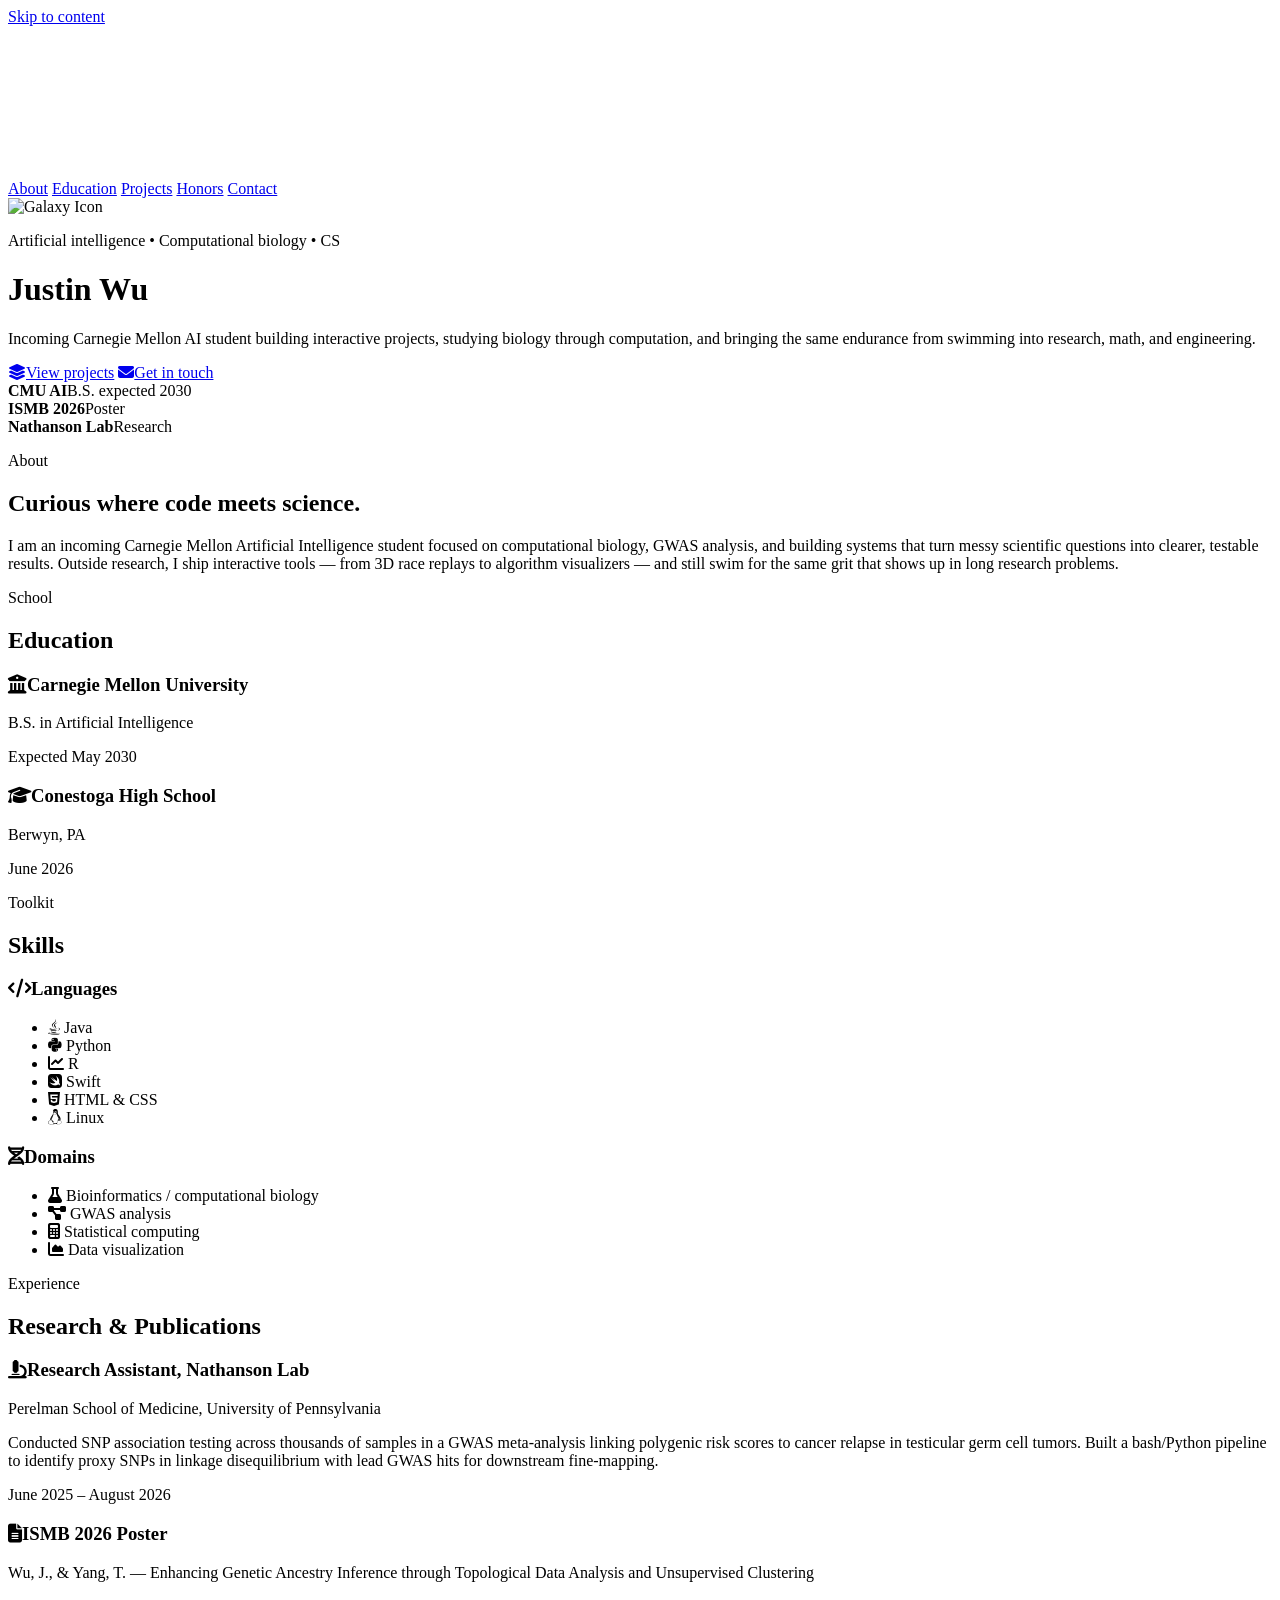
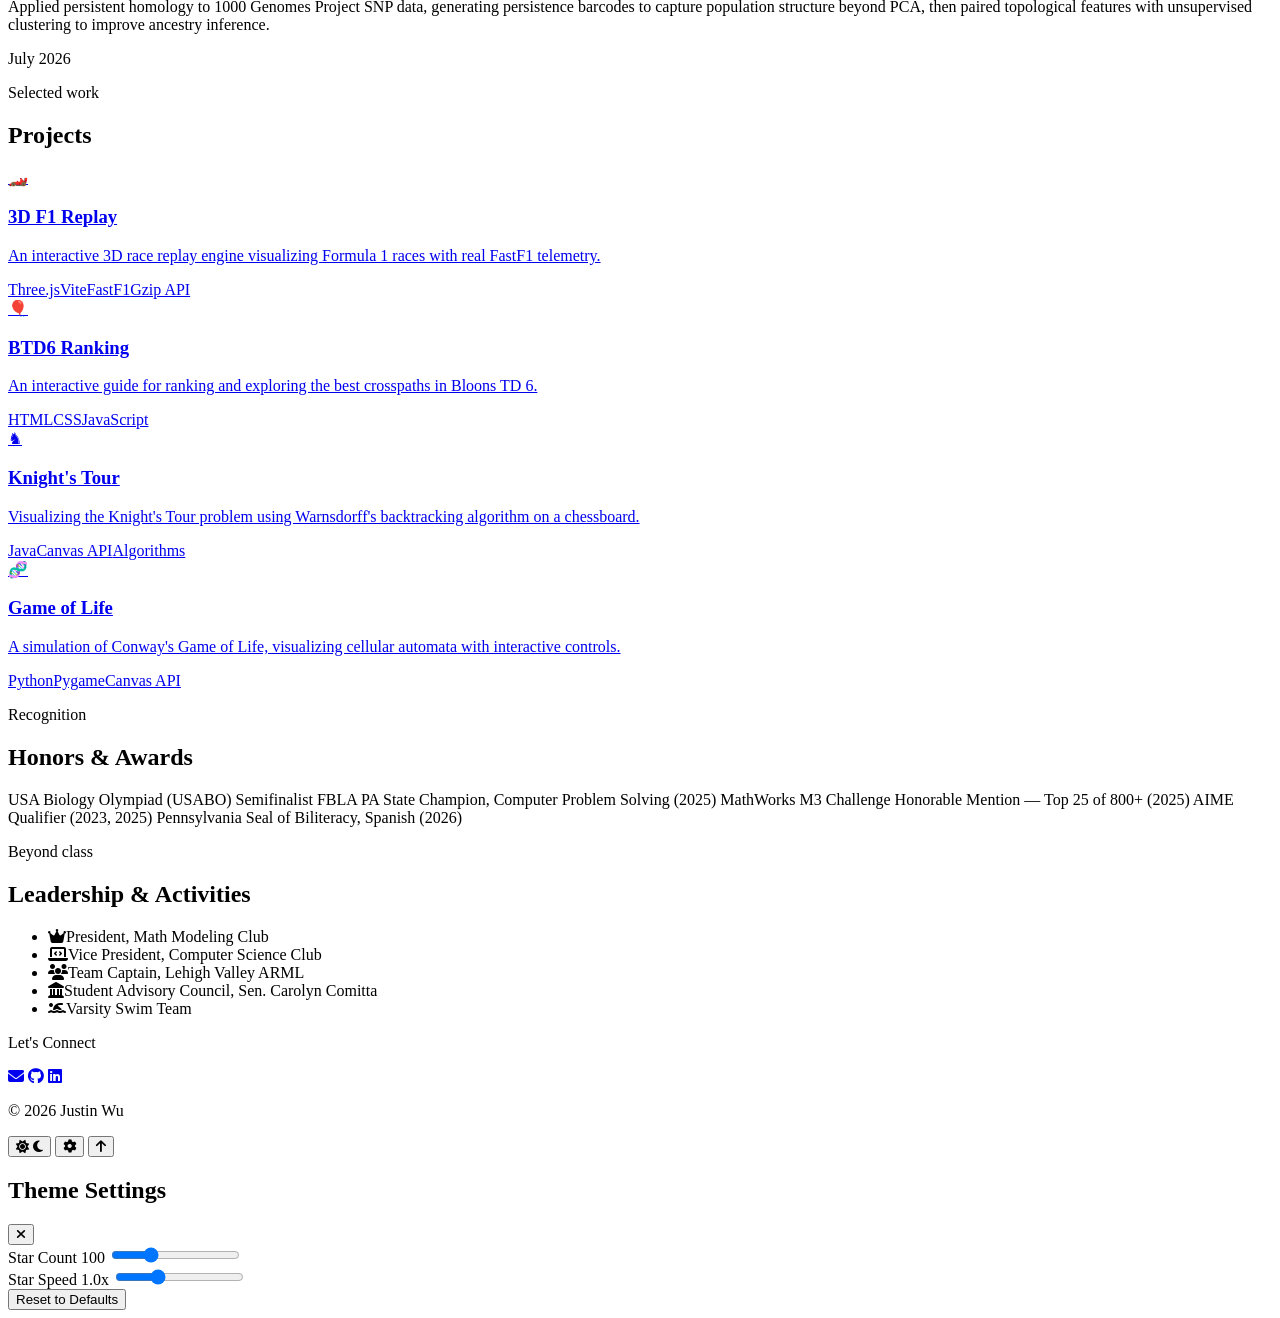
==== index.html @ c5d79112 "rename" ====
<!DOCTYPE html>
<html lang="en" class="dark">

<head>
    <meta charset="utf-8">
    <meta name="viewport" content="width=device-width, initial-scale=1.0">
    <title>Justin Wu | Portfolio</title>
    <meta name="description"
        content="Justin Wu's portfolio: Carnegie Mellon AI, computational biology research, GWAS, interactive projects, awards, and leadership.">
    <meta name="theme-color" content="#0b1120">
    <script>document.documentElement.classList.add('js');</script>
    <link rel="icon" type="image/jpeg"
        href="https://raw.githubusercontent.com/justinwu80/justinwu80.github.io/main/galaxy.jpeg">
    <script>
        tailwind.config = {
            darkMode: 'class',
            theme: {
                extend: {
                    colors: {
                        'accent-color': 'var(--accent-color)',
                        'accent-hover': 'var(--accent-hover)',
                        'light-primary': 'var(--text-light-primary)',
                        'dark-primary': 'var(--text-dark-primary)',
                        'light-secondary': 'var(--text-light-secondary)',
                        'dark-secondary': 'var(--text-dark-secondary)'
                    }
                }
            }
        }
    </script>
    <script src="https://cdn.tailwindcss.com"></script>
    <link rel="stylesheet" href="https://cdnjs.cloudflare.com/ajax/libs/font-awesome/6.4.0/css/all.min.css">
    <link rel="stylesheet" href="https://fonts.googleapis.com/css2?family=Roboto:wght@300;400;500;700;900&display=swap">
    <link rel="stylesheet" href="styles.css">
</head>

<body class="transition-colors duration-300">
    <a href="#main-content" class="skip-link">Skip to content</a>

    <!-- Loading Screen -->
    <div id="loader">
        <div class="loader-content"></div>
    </div>

    <!-- Background Canvas -->
    <canvas id="starfield"></canvas>

    <div class="main-container max-w-5xl mx-auto my-5 sm:my-8 p-5 sm:p-8 lg:p-10 rounded-3xl shadow-2xl relative z-10">
        <nav class="site-nav reveal" aria-label="Primary navigation">
            <a href="#about">About</a>
            <a href="#education">Education</a>
            <a href="#projects">Projects</a>
            <a href="#honors">Honors</a>
            <a href="#contact">Contact</a>
        </nav>

        <header class="hero text-center mb-16 reveal">
            <img src="https://raw.githubusercontent.com/justinwu80/justinwu80.github.io/main/galaxy.jpeg" alt="Galaxy Icon"
                class="hero-avatar w-32 h-32 sm:w-36 sm:h-36 rounded-full mx-auto mb-6 border-4 border-white dark:border-slate-600 shadow-xl transition-transform duration-300 hover:scale-105">
            <p class="eyebrow">Artificial intelligence • Computational biology • CS</p>
            <h1 class="text-5xl sm:text-6xl lg:text-7xl font-black tracking-tighter"><span
                    class="gradient-name">Justin Wu</span></h1>
            <p class="text-xl sm:text-2xl text-light-secondary dark:text-dark-secondary mt-4 max-w-3xl mx-auto">
                <span id="typing-text" data-text="CMU AI | Computational Biology | Programmer"></span><span
                    class="typing-cursor"></span>
            </p>
            <p class="hero-summary text-lg sm:text-xl text-light-secondary dark:text-dark-secondary mt-6 max-w-3xl mx-auto">
                Incoming Carnegie Mellon AI student building interactive projects, studying biology through computation,
                and bringing the same endurance from swimming into research, math, and engineering.
            </p>
            <div class="hero-actions mt-8">
                <a class="button-primary" href="#projects"><i class="fas fa-layer-group"></i>View projects</a>
                <a class="button-secondary" href="mailto:wujustin20@gmail.com"><i class="fas fa-envelope"></i>Get in touch</a>
            </div>
            <div class="highlight-strip" aria-label="Portfolio highlights">
                <div><strong>CMU AI</strong><span>B.S. expected 2030</span></div>
                <div><strong>ISMB 2026</strong><span>Poster</span></div>
                <div><strong>Nathanson Lab</strong><span>Research</span></div>
            </div>
        </header>

        <main id="main-content" class="space-y-16">
            <section id="about" class="reveal">
                <p class="section-kicker">About</p>
                <h2 class="text-3xl sm:text-4xl font-bold pb-3 mb-6">Curious where code meets science.</h2>
                <p class="text-lg sm:text-xl leading-relaxed text-light-secondary dark:text-dark-secondary">I am an
                    incoming Carnegie Mellon Artificial Intelligence student focused on computational biology, GWAS
                    analysis, and building systems that turn messy scientific questions into clearer, testable results.
                    Outside research, I ship interactive tools — from 3D race replays to algorithm visualizers — and
                    still swim for the same grit that shows up in long research problems.</p>
            </section>

            <section id="education" class="reveal">
                <p class="section-kicker">School</p>
                <h2 class="text-3xl sm:text-4xl font-bold pb-3 mb-6">Education</h2>
                <div class="grid grid-cols-1 md:grid-cols-2 gap-8">
                    <div class="card tilt-card p-8">
                        <h3 class="text-xl font-bold flex items-center"><i class="fas fa-university icon mr-3"></i>Carnegie Mellon University</h3>
                        <p class="text-md text-light-secondary dark:text-dark-secondary mt-2">B.S. in Artificial
                            Intelligence</p>
                        <span class="date-badge">Expected May 2030</span>
                    </div>
                    <div class="card tilt-card p-8">
                        <h3 class="text-xl font-bold flex items-center"><i class="fas fa-graduation-cap icon mr-3"></i>Conestoga High School</h3>
                        <p class="text-md text-light-secondary dark:text-dark-secondary mt-2">Berwyn, PA</p>
                        <span class="date-badge">June 2026</span>
                    </div>
                </div>
            </section>

            <section id="skills" class="reveal">
                <p class="section-kicker">Toolkit</p>
                <h2 class="text-3xl sm:text-4xl font-bold pb-3 mb-6">Skills</h2>
                <div class="grid grid-cols-1 md:grid-cols-2 gap-8">
                    <div class="card tilt-card p-8">
                        <h3 class="text-2xl font-bold mb-5 flex items-center"><i
                                class="fas fa-code icon mr-4 text-3xl"></i>Languages</h3>
                        <ul class="space-y-4 text-lg text-light-secondary dark:text-dark-secondary">
                            <li class="flex items-center"><i class="fab fa-java icon w-6 mr-4"></i> Java</li>
                            <li class="flex items-center"><i class="fab fa-python icon w-6 mr-4"></i> Python</li>
                            <li class="flex items-center"><i class="fas fa-chart-line icon w-6 mr-4"></i> R</li>
                            <li class="flex items-center"><i class="fab fa-swift icon w-6 mr-4"></i> Swift</li>
                            <li class="flex items-center"><i class="fab fa-html5 icon w-6 mr-4"></i> HTML & CSS</li>
                            <li class="flex items-center"><i class="fab fa-linux icon w-6 mr-4"></i> Linux</li>
                        </ul>
                    </div>
                    <div class="card tilt-card p-8">
                        <h3 class="text-2xl font-bold mb-5 flex items-center"><i
                                class="fas fa-dna icon mr-4 text-3xl"></i>Domains</h3>
                        <ul class="space-y-4 text-lg text-light-secondary dark:text-dark-secondary">
                            <li class="flex items-center"><i class="fas fa-flask icon w-6 mr-4"></i> Bioinformatics /
                                computational biology</li>
                            <li class="flex items-center"><i class="fas fa-project-diagram icon w-6 mr-4"></i> GWAS
                                analysis</li>
                            <li class="flex items-center"><i class="fas fa-calculator icon w-6 mr-4"></i> Statistical
                                computing</li>
                            <li class="flex items-center"><i class="fas fa-chart-area icon w-6 mr-4"></i> Data
                                visualization</li>
                        </ul>
                    </div>
                </div>
            </section>

            <section id="experience" class="reveal">
                <p class="section-kicker">Experience</p>
                <h2 class="text-3xl sm:text-4xl font-bold pb-3 mb-6">Research & Publications</h2>
                <div class="grid grid-cols-1 md:grid-cols-2 gap-8">
                    <div class="card tilt-card p-8">
                        <h3 class="text-xl font-bold flex items-center"><i class="fas fa-microscope icon mr-3"></i>Research Assistant, Nathanson Lab</h3>
                        <p class="text-sm text-light-secondary dark:text-dark-secondary mt-1">Perelman School of Medicine,
                            University of Pennsylvania</p>
                        <p class="text-md text-light-secondary dark:text-dark-secondary mt-2">Conducted SNP association
                            testing across thousands of samples in a GWAS meta-analysis linking polygenic risk scores to
                            cancer relapse in testicular germ cell tumors. Built a bash/Python pipeline to identify
                            proxy SNPs in linkage disequilibrium with lead GWAS hits for downstream fine-mapping.</p>
                        <span class="date-badge">June 2025 – August 2026</span>
                    </div>
                    <div class="card tilt-card p-8">
                        <h3 class="text-xl font-bold flex items-center"><i class="fas fa-file-alt icon mr-3"></i>ISMB 2026 Poster</h3>
                        <p class="text-sm text-light-secondary dark:text-dark-secondary mt-1">Wu, J., &amp; Yang, T. —
                            Enhancing Genetic Ancestry Inference through Topological Data Analysis and Unsupervised
                            Clustering</p>
                        <p class="text-md text-light-secondary dark:text-dark-secondary mt-2">Applied persistent homology
                            to 1000 Genomes Project SNP data, generating persistence barcodes to capture population
                            structure beyond PCA, then paired topological features with unsupervised clustering to
                            improve ancestry inference.</p>
                        <span class="date-badge">July 2026</span>
                    </div>
                </div>
            </section>

            <section id="projects" class="reveal">
                <p class="section-kicker">Selected work</p>
                <h2 class="text-3xl sm:text-4xl font-bold pb-3 mb-6">Projects</h2>
                <div class="grid grid-cols-1 md:grid-cols-2 lg:grid-cols-3 gap-8">
                    <a href="f1/" class="card tilt-card project-card block p-6 group">
                        <span class="project-icon">🏎️</span>
                        <h3
                            class="text-xl font-bold group-hover:text-accent-color dark:group-hover:text-accent-hover transition-colors">
                            3D F1 Replay</h3>
                        <p class="text-md text-light-secondary dark:text-dark-secondary mt-2">An interactive 3D race
                            replay engine visualizing Formula 1 races with real FastF1 telemetry.</p>
                        <div class="project-tech">
                            <span>Three.js</span><span>Vite</span><span>FastF1</span><span>Gzip API</span>
                        </div>
                    </a>
                    <a href="btd6/" class="card tilt-card project-card block p-6 group" id="btd6-link">
                        <span class="project-icon">🎈</span>
                        <h3
                            class="text-xl font-bold group-hover:text-accent-color dark:group-hover:text-accent-hover transition-colors">
                            BTD6 Ranking</h3>
                        <p class="text-md text-light-secondary dark:text-dark-secondary mt-2">An interactive guide for
                            ranking and exploring the best crosspaths in Bloons TD 6.</p>
                        <div class="project-tech">
                            <span>HTML</span><span>CSS</span><span>JavaScript</span>
                        </div>
                    </a>
                    <a href="knights-tour/" class="card tilt-card project-card block p-6 group">
                        <span class="project-icon">♞</span>
                        <h3
                            class="text-xl font-bold group-hover:text-accent-color dark:group-hover:text-accent-hover transition-colors">
                            Knight's Tour</h3>
                        <p class="text-md text-light-secondary dark:text-dark-secondary mt-2">Visualizing the Knight's
                            Tour problem using Warnsdorff's backtracking algorithm on a chessboard.</p>
                        <div class="project-tech">
                            <span>Java</span><span>Canvas API</span><span>Algorithms</span>
                        </div>
                    </a>
                    <a href="game-of-life/" class="card tilt-card project-card block p-6 group">
                        <span class="project-icon">🧬</span>
                        <h3
                            class="text-xl font-bold group-hover:text-accent-color dark:group-hover:text-accent-hover transition-colors">
                            Game of Life</h3>
                        <p class="text-md text-light-secondary dark:text-dark-secondary mt-2">A simulation of Conway's
                            Game of Life, visualizing cellular automata with interactive controls.</p>
                        <div class="project-tech">
                            <span>Python</span><span>Pygame</span><span>Canvas API</span>
                        </div>
                    </a>
                </div>
            </section>

            <section id="honors" class="reveal">
                <p class="section-kicker">Recognition</p>
                <h2 class="text-3xl sm:text-4xl font-bold pb-3 mb-6">Honors & Awards</h2>
                <div class="flex flex-wrap justify-center gap-4">
                    <span class="tag font-semibold px-5 py-2 rounded-full text-md">USA Biology Olympiad (USABO)
                        Semifinalist</span>
                    <span class="tag font-semibold px-5 py-2 rounded-full text-md">FBLA PA State Champion, Computer
                        Problem Solving (2025)</span>
                    <span class="tag font-semibold px-5 py-2 rounded-full text-md">MathWorks M3 Challenge Honorable
                        Mention — Top 25 of 800+ (2025)</span>
                    <span class="tag font-semibold px-5 py-2 rounded-full text-md">AIME Qualifier (2023, 2025)</span>
                    <span class="tag font-semibold px-5 py-2 rounded-full text-md">Pennsylvania Seal of Biliteracy,
                        Spanish (2026)</span>
                </div>
            </section>

            <section id="leadership" class="reveal">
                <p class="section-kicker">Beyond class</p>
                <h2 class="text-3xl sm:text-4xl font-bold pb-3 mb-6">Leadership & Activities</h2>
                <div class="card tilt-card p-8">
                    <ul
                        class="grid grid-cols-1 sm:grid-cols-2 gap-x-8 gap-y-4 text-lg text-light-secondary dark:text-dark-secondary">
                        <li class="leadership-item flex items-center"><i class="fas fa-crown icon w-6 mr-4"></i>President, Math Modeling Club</li>
                        <li class="leadership-item flex items-center"><i class="fas fa-laptop-code icon w-6 mr-4"></i>Vice President, Computer Science Club</li>
                        <li class="leadership-item flex items-center"><i class="fas fa-users icon w-6 mr-4"></i>Team Captain, Lehigh Valley ARML</li>
                        <li class="leadership-item flex items-center"><i class="fas fa-landmark icon w-6 mr-4"></i>Student Advisory Council, Sen. Carolyn Comitta</li>
                        <li class="leadership-item flex items-center"><i class="fas fa-swimmer icon w-6 mr-4"></i>Varsity Swim Team</li>
                    </ul>
                </div>
            </section>
        </main>

        <footer class="text-center mt-20 pt-10 reveal">
            <div class="section-divider mb-10"></div>
            <p class="text-sm font-medium text-light-secondary dark:text-dark-secondary mb-6 tracking-wide uppercase">Let's Connect</p>
            <div id="contact" class="flex justify-center items-center space-x-6 mb-8">
                <a href="mailto:wujustin20@gmail.com"
                    class="footer-link text-light-secondary dark:text-dark-secondary hover:text-accent-color dark:hover:text-accent-hover text-2xl"
                    aria-label="Email"><i class="fas fa-envelope"></i></a>
                <a href="https://github.com/justinwu80" target="_blank"
                    class="footer-link text-light-secondary dark:text-dark-secondary hover:text-accent-color dark:hover:text-accent-hover text-2xl"
                    aria-label="GitHub"><i class="fab fa-github"></i></a>
                <a href="https://www.linkedin.com/in/justinwu80/" target="_blank"
                    class="footer-link text-light-secondary dark:text-dark-secondary hover:text-accent-color dark:hover:text-accent-hover text-2xl"
                    aria-label="LinkedIn"><i class="fab fa-linkedin"></i></a>
            </div>
            <p class="text-sm text-light-secondary dark:text-dark-secondary opacity-60">&copy; 2026 Justin Wu</p>
        </footer>
    </div>

    <button id="theme-toggle"
        class="fixed bottom-6 right-6 w-12 h-12 rounded-full bg-card shadow-lg flex items-center justify-center text-xl focus:outline-none focus:ring-2 focus:ring-offset-2 focus:ring-accent-color border border-theme transition-transform duration-300 hover:scale-110 z-50"
        aria-label="Toggle theme">
        <i id="theme-icon-light" class="fas fa-sun"></i>
        <i id="theme-icon-dark" class="fas fa-moon hidden"></i>
    </button>

    <button id="settings-toggle"
        class="fixed bottom-20 right-6 w-12 h-12 rounded-full bg-card shadow-lg flex items-center justify-center text-xl focus:outline-none focus:ring-2 focus:ring-offset-2 focus:ring-accent-color border border-theme transition-transform duration-300 hover:scale-110 z-50"
        aria-label="Starfield settings">
        <i class="fas fa-cog text-light-secondary dark:text-dark-secondary"></i>
    </button>

    <button id="scroll-top"
        class="fixed bottom-34 right-6 w-12 h-12 rounded-full bg-card shadow-lg flex items-center justify-center text-xl focus:outline-none focus:ring-2 focus:ring-offset-2 focus:ring-accent-color border border-theme transition-all duration-300 hover:scale-110 z-50 opacity-0 pointer-events-none translate-y-4"
        aria-label="Scroll to top">
        <i class="fas fa-arrow-up text-light-secondary dark:text-dark-secondary"></i>
    </button>

    <!-- Settings Modal -->
    <div id="settings-modal"
        class="fixed inset-0 z-[100] hidden flex items-center justify-center bg-black/50 backdrop-blur-sm opacity-0 transition-opacity duration-300">
        <div
            class="bg-card border border-theme p-8 rounded-3xl shadow-2xl w-full max-w-md transform scale-95 transition-transform duration-300">
            <div class="flex justify-between items-center mb-6">
                <h2 class="text-2xl font-bold border-b-0">Theme Settings</h2>
                <button id="close-settings"
                    class="text-light-secondary dark:text-dark-secondary hover:text-accent-color transition-colors"
                    aria-label="Close settings">
                    <i class="fas fa-times text-xl"></i>
                </button>
            </div>

            <div class="space-y-6">
                <div>
                    <label
                        class="flex justify-between text-sm font-bold text-light-secondary dark:text-dark-secondary mb-2">
                        Star Count <span id="star-count-val" class="text-accent-color">100</span>
                    </label>
                    <input type="range" id="star-count" min="20" max="300" value="100"
                        class="w-full accent-accent-color">
                </div>

                <div>
                    <label
                        class="flex justify-between text-sm font-bold text-light-secondary dark:text-dark-secondary mb-2">
                        Star Speed <span id="star-speed-val" class="text-accent-color">1.0x</span>
                    </label>
                    <input type="range" id="star-speed" min="0.1" max="3.0" step="0.1" value="1.0"
                        class="w-full accent-accent-color">
                </div>

                <div class="pt-4 border-t border-theme flex justify-end">
                    <button id="reset-settings"
                        class="text-sm font-bold text-red-500 hover:text-red-600 transition-colors">
                        Reset to Defaults
                    </button>
                </div>
            </div>
        </div>
    </div>

    <script src="script.js"></script>
</body>

</html>
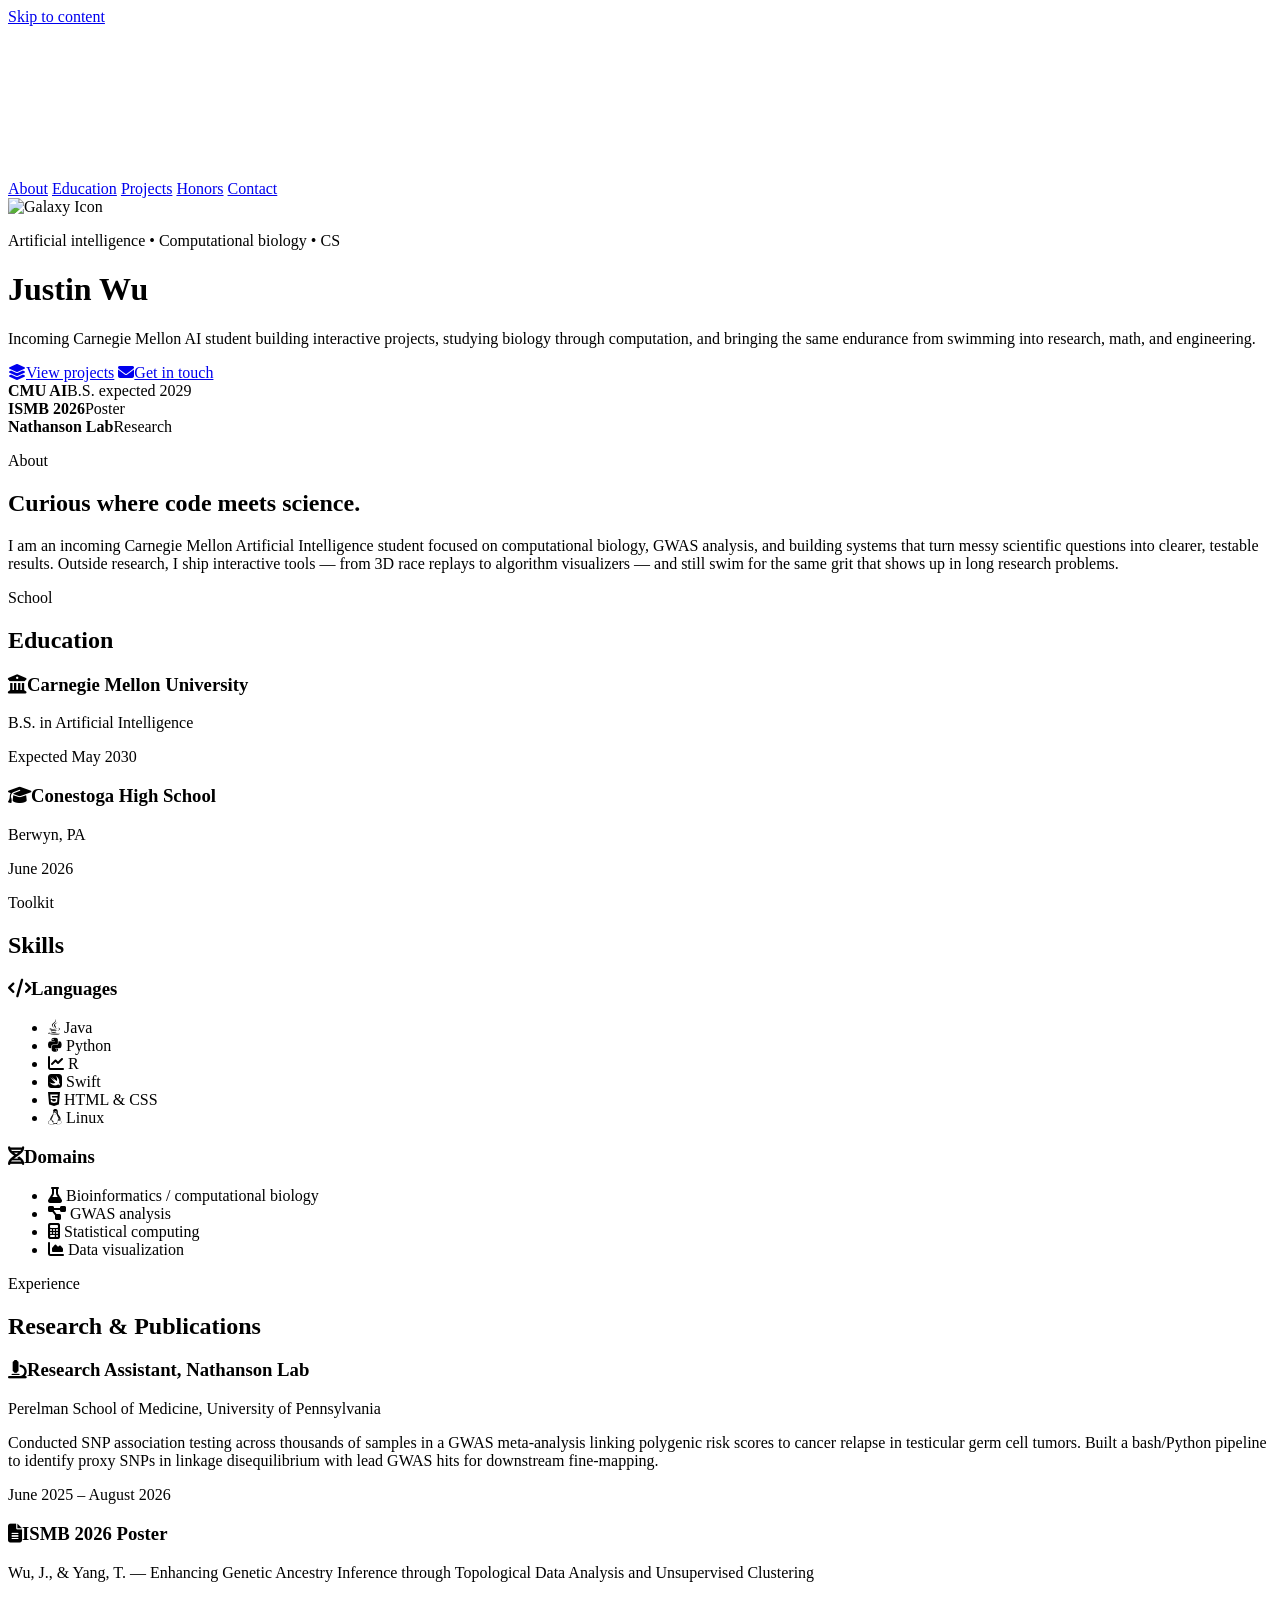
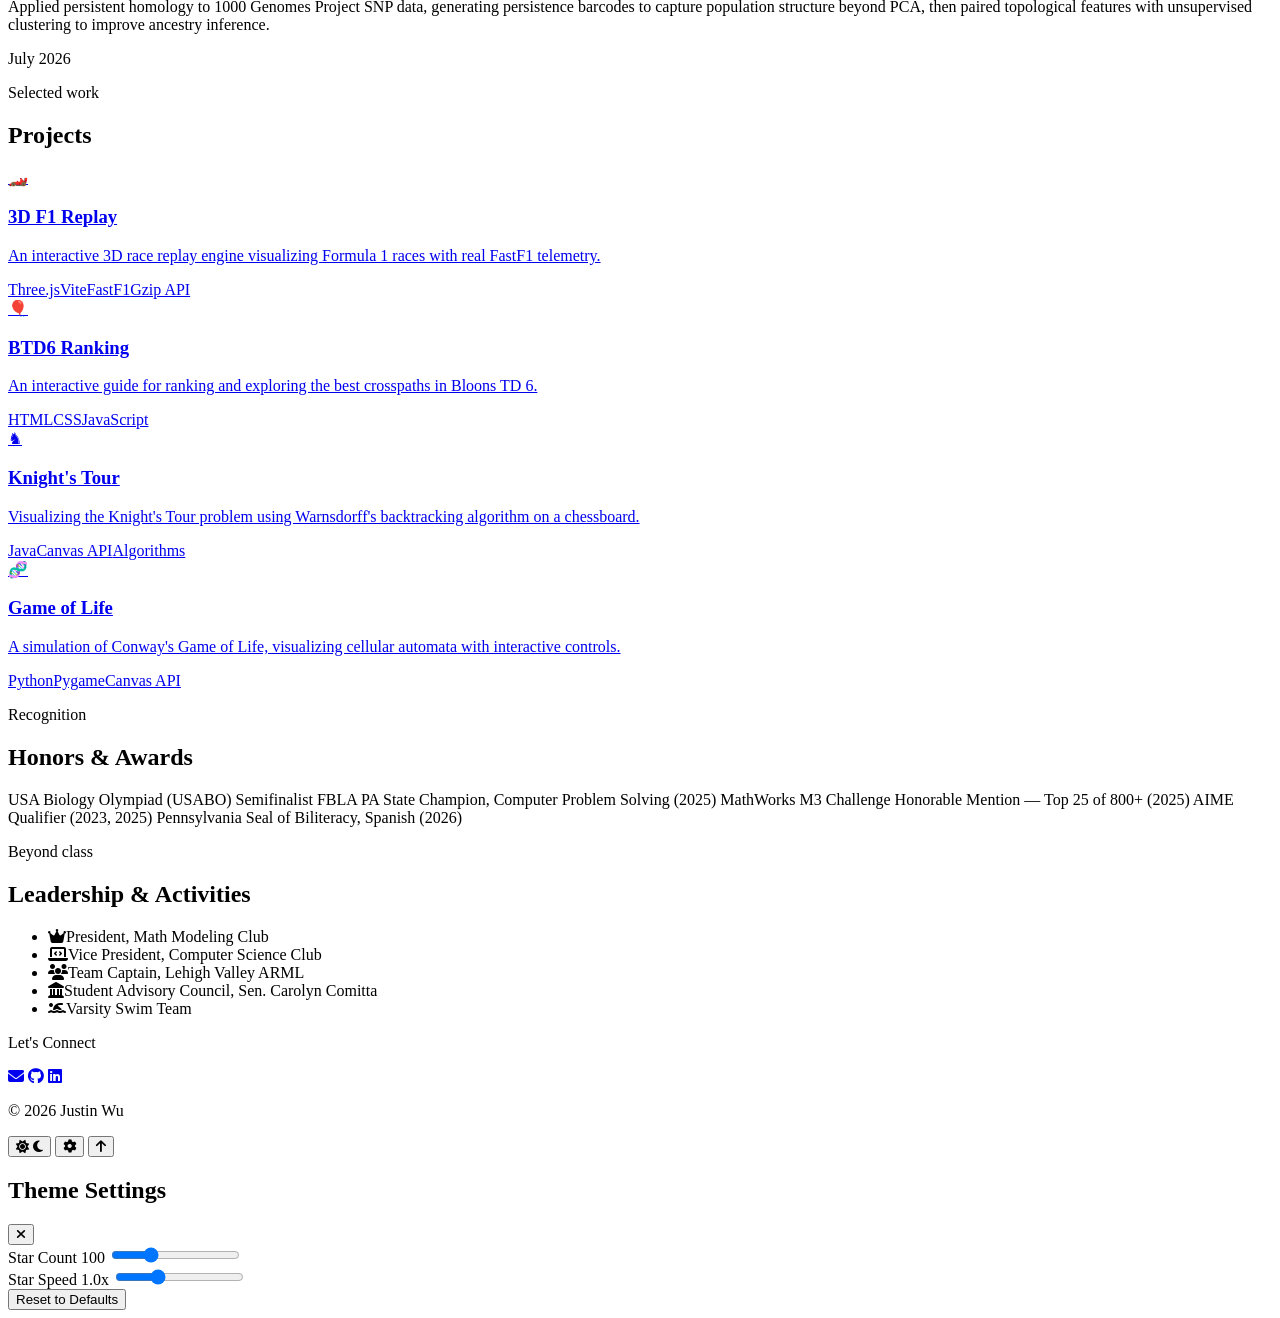
==== commit 5cbf72cd: "Update expected graduation year to 2029" ====
--- a/index.html
+++ b/index.html
@@ -73,7 +73,7 @@
                 <a class="button-secondary" href="mailto:wujustin20@gmail.com"><i class="fas fa-envelope"></i>Get in touch</a>
             </div>
             <div class="highlight-strip" aria-label="Portfolio highlights">
-                <div><strong>CMU AI</strong><span>B.S. expected 2030</span></div>
+                <div><strong>CMU AI</strong><span>B.S. expected 2029</span></div>
                 <div><strong>ISMB 2026</strong><span>Poster</span></div>
                 <div><strong>Nathanson Lab</strong><span>Research</span></div>
             </div>
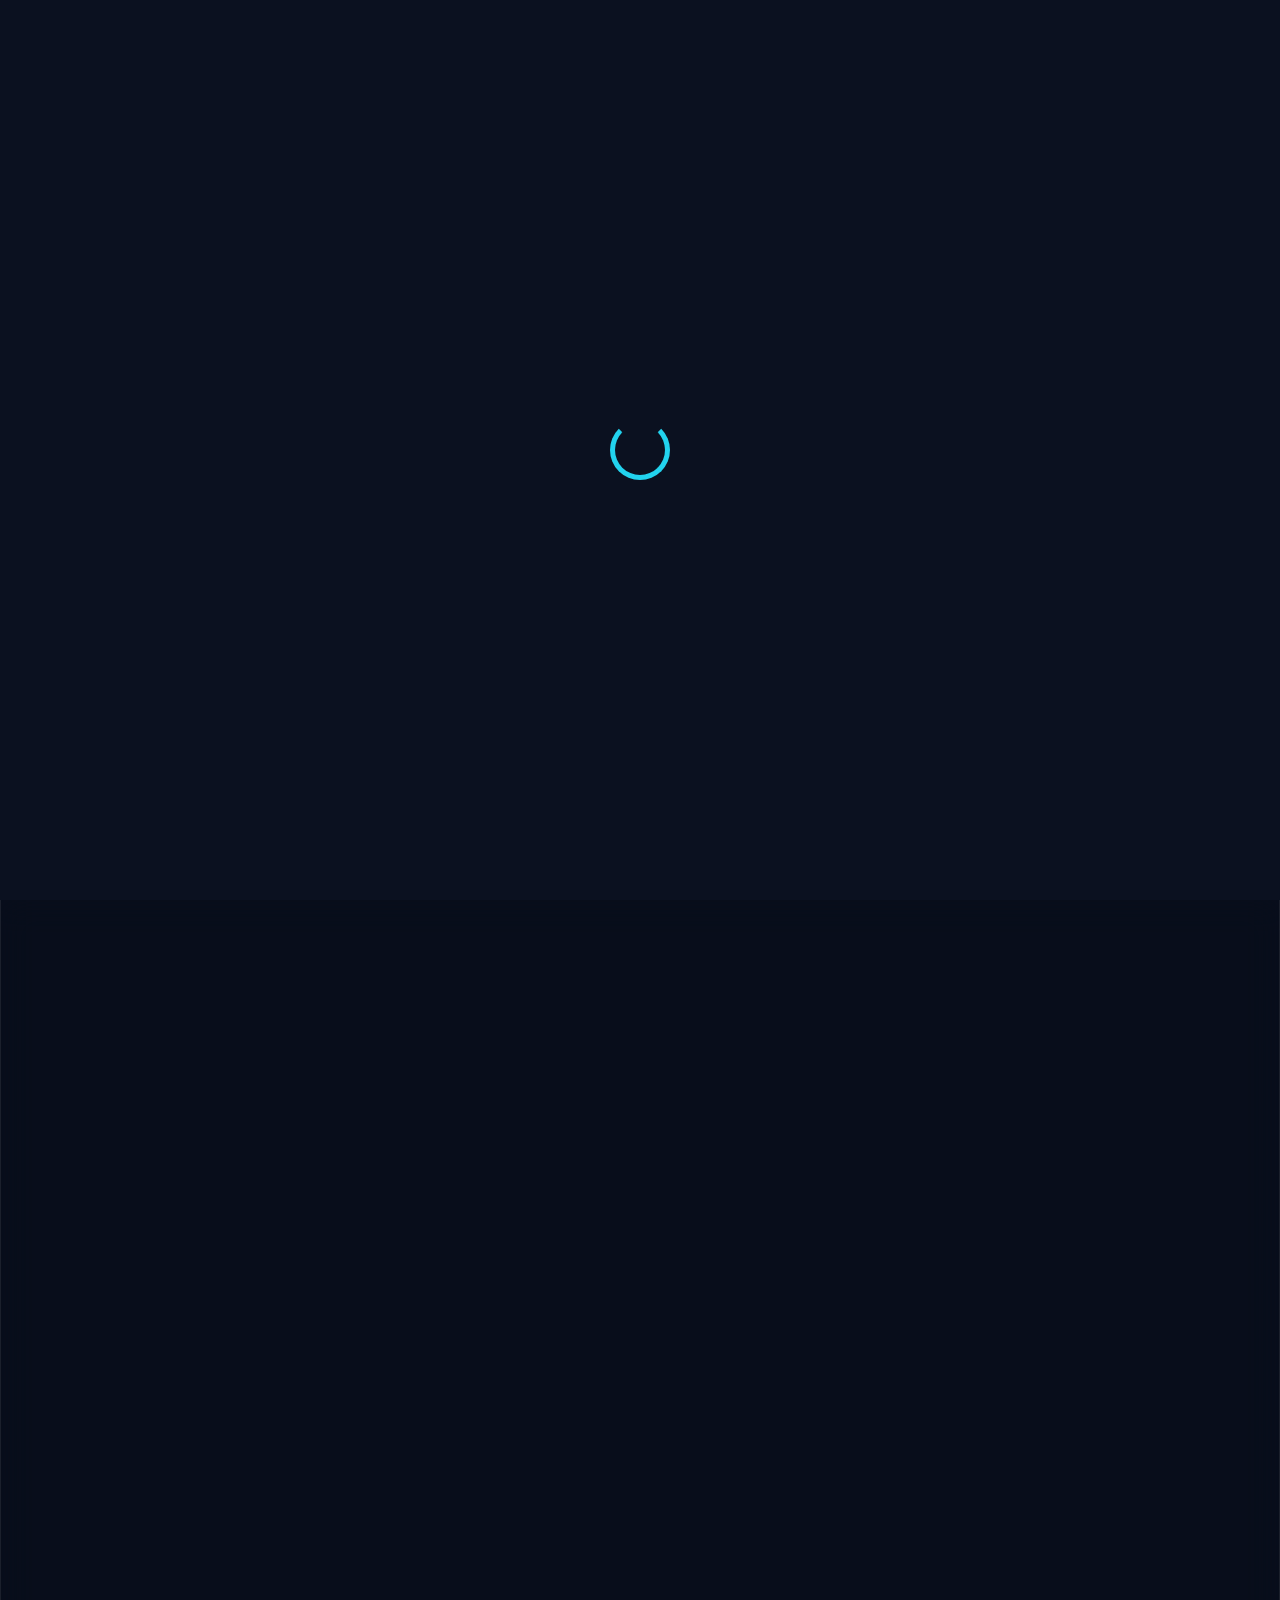
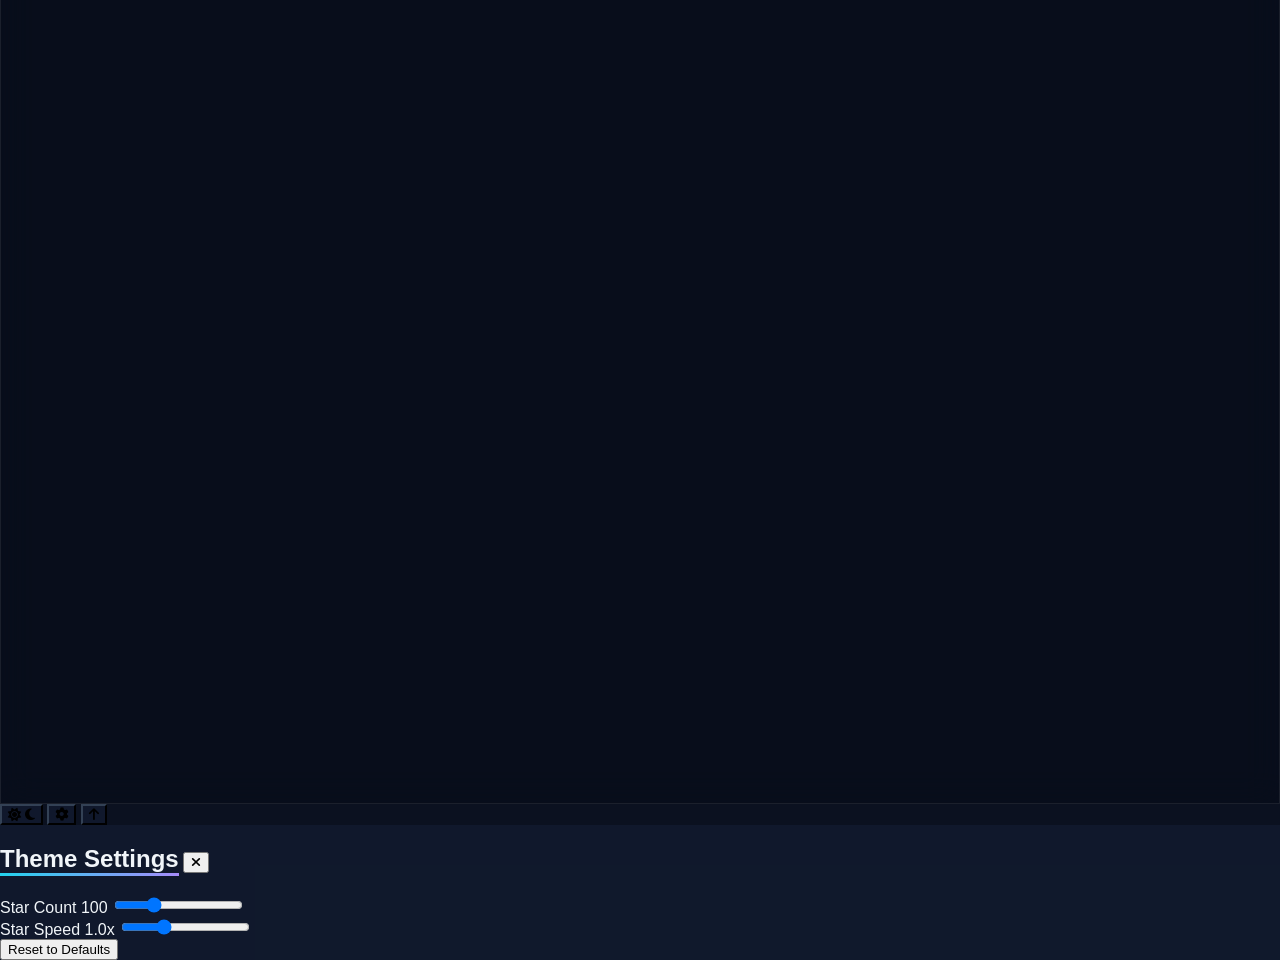
==== commit 86ed0433: "Sync portfolio content with resume and polish layout Align education, research, publications, skills" ====
--- a/index.html
+++ b/index.html
@@ -6,11 +6,10 @@
     <meta name="viewport" content="width=device-width, initial-scale=1.0">
     <title>Justin Wu | Portfolio</title>
     <meta name="description"
-        content="Justin Wu's portfolio: Carnegie Mellon AI, computational biology research, GWAS, interactive projects, awards, and leadership.">
+        content="Justin Wu — Carnegie Mellon AI student. Computational biology research, GWAS, Apex 3D F1 replay, ISMB 2026 poster, and selected projects.">
     <meta name="theme-color" content="#0b1120">
     <script>document.documentElement.classList.add('js');</script>
-    <link rel="icon" type="image/jpeg"
-        href="https://raw.githubusercontent.com/justinwu80/justinwu80.github.io/main/galaxy.jpeg">
+    <link rel="icon" type="image/jpeg" href="galaxy.jpeg">
     <script>
         tailwind.config = {
             darkMode: 'class',
@@ -48,14 +47,15 @@
     <div class="main-container max-w-5xl mx-auto my-5 sm:my-8 p-5 sm:p-8 lg:p-10 rounded-3xl shadow-2xl relative z-10">
         <nav class="site-nav reveal" aria-label="Primary navigation">
             <a href="#about">About</a>
-            <a href="#education">Education</a>
+            <a href="#experience">Experience</a>
             <a href="#projects">Projects</a>
+            <a href="#skills">Skills</a>
             <a href="#honors">Honors</a>
             <a href="#contact">Contact</a>
         </nav>
 
         <header class="hero text-center mb-16 reveal">
-            <img src="https://raw.githubusercontent.com/justinwu80/justinwu80.github.io/main/galaxy.jpeg" alt="Galaxy Icon"
+            <img src="galaxy.jpeg" alt="Galaxy Icon"
                 class="hero-avatar w-32 h-32 sm:w-36 sm:h-36 rounded-full mx-auto mb-6 border-4 border-white dark:border-slate-600 shadow-xl transition-transform duration-300 hover:scale-105">
             <p class="eyebrow">Artificial intelligence • Computational biology • CS</p>
             <h1 class="text-5xl sm:text-6xl lg:text-7xl font-black tracking-tighter"><span
@@ -65,15 +65,17 @@
                     class="typing-cursor"></span>
             </p>
             <p class="hero-summary text-lg sm:text-xl text-light-secondary dark:text-dark-secondary mt-6 max-w-3xl mx-auto">
-                Incoming Carnegie Mellon AI student building interactive projects, studying biology through computation,
-                and bringing the same endurance from swimming into research, math, and engineering.
+                Carnegie Mellon Artificial Intelligence student focused on computational biology, GWAS analysis, and
+                interactive systems — from ancestry inference research to a 3D Formula 1 replay engine.
             </p>
             <div class="hero-actions mt-8">
                 <a class="button-primary" href="#projects"><i class="fas fa-layer-group"></i>View projects</a>
-                <a class="button-secondary" href="mailto:wujustin20@gmail.com"><i class="fas fa-envelope"></i>Get in touch</a>
+                <a class="button-secondary" href="JustinWuResume.pdf" download><i class="fas fa-file-arrow-down"></i>Download resume</a>
+                <a class="button-secondary" href="mailto:jzwu@andrew.cmu.edu"><i class="fas fa-envelope"></i>Get in touch</a>
             </div>
             <div class="highlight-strip" aria-label="Portfolio highlights">
-                <div><strong>CMU AI</strong><span>B.S. expected 2029</span></div>
+                <div><strong>CMU AI</strong><span>B.S. expected May 2029</span></div>
+                <div><strong>GPA 4.0</strong><span>4.0 / 4.0</span></div>
                 <div><strong>ISMB 2026</strong><span>Poster</span></div>
                 <div><strong>Nathanson Lab</strong><span>Research</span></div>
             </div>
@@ -83,88 +85,83 @@
             <section id="about" class="reveal">
                 <p class="section-kicker">About</p>
                 <h2 class="text-3xl sm:text-4xl font-bold pb-3 mb-6">Curious where code meets science.</h2>
-                <p class="text-lg sm:text-xl leading-relaxed text-light-secondary dark:text-dark-secondary">I am an
-                    incoming Carnegie Mellon Artificial Intelligence student focused on computational biology, GWAS
-                    analysis, and building systems that turn messy scientific questions into clearer, testable results.
-                    Outside research, I ship interactive tools — from 3D race replays to algorithm visualizers — and
-                    still swim for the same grit that shows up in long research problems.</p>
+                <p class="text-lg sm:text-xl leading-relaxed text-light-secondary dark:text-dark-secondary">I am a
+                    Carnegie Mellon Artificial Intelligence student focused on computational biology, GWAS analysis,
+                    and building systems that turn messy scientific questions into clearer, testable results.
+                    Outside research, I ship interactive tools — from a 3D race replay engine to algorithm visualizers —
+                    and still swim for the same grit that shows up in long research problems.</p>
             </section>
 
             <section id="education" class="reveal">
                 <p class="section-kicker">School</p>
                 <h2 class="text-3xl sm:text-4xl font-bold pb-3 mb-6">Education</h2>
-                <div class="grid grid-cols-1 md:grid-cols-2 gap-8">
-                    <div class="card tilt-card p-8">
-                        <h3 class="text-xl font-bold flex items-center"><i class="fas fa-university icon mr-3"></i>Carnegie Mellon University</h3>
-                        <p class="text-md text-light-secondary dark:text-dark-secondary mt-2">B.S. in Artificial
-                            Intelligence</p>
-                        <span class="date-badge">Expected May 2030</span>
-                    </div>
-                    <div class="card tilt-card p-8">
-                        <h3 class="text-xl font-bold flex items-center"><i class="fas fa-graduation-cap icon mr-3"></i>Conestoga High School</h3>
-                        <p class="text-md text-light-secondary dark:text-dark-secondary mt-2">Berwyn, PA</p>
-                        <span class="date-badge">June 2026</span>
-                    </div>
-                </div>
-            </section>
-
-            <section id="skills" class="reveal">
-                <p class="section-kicker">Toolkit</p>
-                <h2 class="text-3xl sm:text-4xl font-bold pb-3 mb-6">Skills</h2>
-                <div class="grid grid-cols-1 md:grid-cols-2 gap-8">
-                    <div class="card tilt-card p-8">
-                        <h3 class="text-2xl font-bold mb-5 flex items-center"><i
-                                class="fas fa-code icon mr-4 text-3xl"></i>Languages</h3>
-                        <ul class="space-y-4 text-lg text-light-secondary dark:text-dark-secondary">
-                            <li class="flex items-center"><i class="fab fa-java icon w-6 mr-4"></i> Java</li>
-                            <li class="flex items-center"><i class="fab fa-python icon w-6 mr-4"></i> Python</li>
-                            <li class="flex items-center"><i class="fas fa-chart-line icon w-6 mr-4"></i> R</li>
-                            <li class="flex items-center"><i class="fab fa-swift icon w-6 mr-4"></i> Swift</li>
-                            <li class="flex items-center"><i class="fab fa-html5 icon w-6 mr-4"></i> HTML & CSS</li>
-                            <li class="flex items-center"><i class="fab fa-linux icon w-6 mr-4"></i> Linux</li>
-                        </ul>
-                    </div>
-                    <div class="card tilt-card p-8">
-                        <h3 class="text-2xl font-bold mb-5 flex items-center"><i
-                                class="fas fa-dna icon mr-4 text-3xl"></i>Domains</h3>
-                        <ul class="space-y-4 text-lg text-light-secondary dark:text-dark-secondary">
-                            <li class="flex items-center"><i class="fas fa-flask icon w-6 mr-4"></i> Bioinformatics /
-                                computational biology</li>
-                            <li class="flex items-center"><i class="fas fa-project-diagram icon w-6 mr-4"></i> GWAS
-                                analysis</li>
-                            <li class="flex items-center"><i class="fas fa-calculator icon w-6 mr-4"></i> Statistical
-                                computing</li>
-                            <li class="flex items-center"><i class="fas fa-chart-area icon w-6 mr-4"></i> Data
-                                visualization</li>
-                        </ul>
+                <div class="card tilt-card p-8">
+                    <div class="flex flex-col sm:flex-row sm:items-start sm:justify-between gap-3">
+                        <div>
+                            <h3 class="text-xl font-bold flex items-center"><i
+                                    class="fas fa-university icon mr-3"></i>Carnegie Mellon University</h3>
+                            <p class="text-md text-light-secondary dark:text-dark-secondary mt-2">Bachelor of Science in
+                                Artificial Intelligence</p>
+                            <p class="text-md text-light-secondary dark:text-dark-secondary mt-1">Pittsburgh, PA</p>
+                        </div>
+                        <div class="sm:text-right">
+                            <span class="date-badge">August 2026 – May 2029</span>
+                            <p class="text-md font-semibold mt-3 text-light-primary dark:text-dark-primary">GPA: 4.0/4.0</p>
+                        </div>
                     </div>
                 </div>
             </section>
 
             <section id="experience" class="reveal">
                 <p class="section-kicker">Experience</p>
-                <h2 class="text-3xl sm:text-4xl font-bold pb-3 mb-6">Research & Publications</h2>
-                <div class="grid grid-cols-1 md:grid-cols-2 gap-8">
+                <h2 class="text-3xl sm:text-4xl font-bold pb-3 mb-6">Research &amp; Publications</h2>
+                <div class="space-y-8">
                     <div class="card tilt-card p-8">
-                        <h3 class="text-xl font-bold flex items-center"><i class="fas fa-microscope icon mr-3"></i>Research Assistant, Nathanson Lab</h3>
-                        <p class="text-sm text-light-secondary dark:text-dark-secondary mt-1">Perelman School of Medicine,
-                            University of Pennsylvania</p>
-                        <p class="text-md text-light-secondary dark:text-dark-secondary mt-2">Conducted SNP association
-                            testing across thousands of samples in a GWAS meta-analysis linking polygenic risk scores to
-                            cancer relapse in testicular germ cell tumors. Built a bash/Python pipeline to identify
-                            proxy SNPs in linkage disequilibrium with lead GWAS hits for downstream fine-mapping.</p>
-                        <span class="date-badge">June 2025 – August 2026</span>
-                    </div>
+                        <div class="flex flex-col sm:flex-row sm:items-start sm:justify-between gap-2">
+                            <div>
+                                <h3 class="text-xl font-bold flex items-center"><i
+                                        class="fas fa-microscope icon mr-3"></i>Research Assistant</h3>
+                                <p class="text-sm text-light-secondary dark:text-dark-secondary mt-1">Nathanson Lab,
+                                    Perelman School of Medicine, University of Pennsylvania</p>
+                                <p class="text-sm text-light-secondary dark:text-dark-secondary">Philadelphia, PA</p>
+                            </div>
+                            <span class="date-badge shrink-0">June 2024 – August 2026</span>
+                        </div>
+                        <ul class="detail-list mt-4 text-md text-light-secondary dark:text-dark-secondary">
+                            <li>Conducted association testing on approximately 500K single-nucleotide polymorphisms
+                                (SNPs) across thousands of samples in a genome-wide association study (GWAS)
+                                meta-analysis of polygenic risk scores and cancer relapse in testicular germ cell
+                                tumors, producing Manhattan and QQ plots to assess genome-wide significance</li>
+                            <li>Engineered a Bash/Python pipeline to identify proxy SNPs in linkage disequilibrium
+                                (r² ≥ 0.8) with 100+ lead GWAS hits across 500 kb windows, using LocusZoom for
+                                regional LD visualization to enable downstream fine-mapping</li>
+                            <li>Harmonized SNP naming and genome builds across the Penn Medicine BioBank (PMBB),
+                                Gencove, and Discovery cohorts, correcting an outdated marker list and tripling the
+                                size of the shared replication set</li>
+                        </ul>
+                    </div>
+
                     <div class="card tilt-card p-8">
-                        <h3 class="text-xl font-bold flex items-center"><i class="fas fa-file-alt icon mr-3"></i>ISMB 2026 Poster</h3>
-                        <p class="text-sm text-light-secondary dark:text-dark-secondary mt-1">Wu, J., &amp; Yang, T. —
-                            Enhancing Genetic Ancestry Inference through Topological Data Analysis and Unsupervised
-                            Clustering</p>
-                        <p class="text-md text-light-secondary dark:text-dark-secondary mt-2">Applied persistent homology
-                            to 1000 Genomes Project SNP data, generating persistence barcodes to capture population
-                            structure beyond PCA, then paired topological features with unsupervised clustering to
-                            improve ancestry inference.</p>
-                        <span class="date-badge">July 2026</span>
+                        <div class="flex flex-col sm:flex-row sm:items-start sm:justify-between gap-2">
+                            <div>
+                                <h3 class="text-xl font-bold flex items-center"><i
+                                        class="fas fa-file-alt icon mr-3"></i>Enhancing Genetic Ancestry Inference
+                                    through TDA and Clustering</h3>
+                                <p class="text-sm text-light-secondary dark:text-dark-secondary mt-1">Wu, J., &amp;
+                                    Yang, T. — Poster, Intelligent Systems for Molecular Biology (ISMB) Conference</p>
+                            </div>
+                            <span class="date-badge shrink-0">July 2026</span>
+                        </div>
+                        <ul class="detail-list mt-4 text-md text-light-secondary dark:text-dark-secondary">
+                            <li>Paired topological features with unsupervised clustering to improve ancestry inference
+                                in admixed populations, reaching 96% accuracy on the admixed American (AMR)
+                                superpopulation versus 73% for PCA with k-means</li>
+                            <li>Applied persistent homology to 1000 Genomes Project SNP data from 2,504 individuals
+                                across 26 populations, generating persistence barcodes to capture population structure
+                                beyond what linear methods such as PCA reveal</li>
+                            <li>Maintained overall ancestry classification accuracy of 99.08% using topological data
+                                analysis (TDA) with Ward linkage clustering, on par with PCA with k-means (99%)</li>
+                        </ul>
                     </div>
                 </div>
             </section>
@@ -172,18 +169,34 @@
             <section id="projects" class="reveal">
                 <p class="section-kicker">Selected work</p>
                 <h2 class="text-3xl sm:text-4xl font-bold pb-3 mb-6">Projects</h2>
+
+                <a href="f1/" class="card tilt-card project-card featured-project block p-8 group mb-8">
+                    <div class="flex flex-col sm:flex-row sm:items-start sm:justify-between gap-2">
+                        <div>
+                            <span class="project-icon">🏎️</span>
+                            <h3
+                                class="text-2xl font-bold group-hover:text-accent-color dark:group-hover:text-accent-hover transition-colors">
+                                Apex</h3>
+                            <p class="text-sm text-light-secondary dark:text-dark-secondary mt-1">3D F1 Race Replay
+                                Engine | Three.js, Vite, FastF1</p>
+                        </div>
+                        <span class="date-badge shrink-0">June 2025 – June 2026</span>
+                    </div>
+                    <ul class="detail-list mt-4 text-md text-light-secondary dark:text-dark-secondary">
+                        <li>Built an interactive 3D replay engine visualizing ∼140 Formula 1 races since 2020 from real
+                            FastF1 telemetry, rendering ∼250K data points per race at a sustained 60 FPS</li>
+                        <li>Applied Kalman filtering to smooth noisy telemetry, cutting car jitter by 50%, and
+                            physics-informed splines to interpolate car paths without overlap between cars</li>
+                        <li>Implemented multiple camera modes (free orbit, follow car, TV chase/action cams) and
+                            variable-speed playback (0.5x–64x) synchronized with telemetry</li>
+                    </ul>
+                    <div class="project-tech mt-4">
+                        <span>Three.js</span><span>Vite</span><span>FastF1</span><span>Gzip API</span>
+                    </div>
+                </a>
+
+                <p class="subsection-label">Also on this site</p>
                 <div class="grid grid-cols-1 md:grid-cols-2 lg:grid-cols-3 gap-8">
-                    <a href="f1/" class="card tilt-card project-card block p-6 group">
-                        <span class="project-icon">🏎️</span>
-                        <h3
-                            class="text-xl font-bold group-hover:text-accent-color dark:group-hover:text-accent-hover transition-colors">
-                            3D F1 Replay</h3>
-                        <p class="text-md text-light-secondary dark:text-dark-secondary mt-2">An interactive 3D race
-                            replay engine visualizing Formula 1 races with real FastF1 telemetry.</p>
-                        <div class="project-tech">
-                            <span>Three.js</span><span>Vite</span><span>FastF1</span><span>Gzip API</span>
-                        </div>
-                    </a>
                     <a href="btd6/" class="card tilt-card project-card block p-6 group" id="btd6-link">
                         <span class="project-icon">🎈</span>
                         <h3
@@ -220,17 +233,70 @@
                 </div>
             </section>
 
+            <section id="skills" class="reveal">
+                <p class="section-kicker">Toolkit</p>
+                <h2 class="text-3xl sm:text-4xl font-bold pb-3 mb-6">Technical Skills</h2>
+                <div class="grid grid-cols-1 md:grid-cols-3 gap-8">
+                    <div class="card tilt-card p-8">
+                        <h3 class="text-xl font-bold mb-5 flex items-center"><i
+                                class="fas fa-code icon mr-3 text-2xl"></i>Languages</h3>
+                        <ul class="space-y-3 text-md text-light-secondary dark:text-dark-secondary">
+                            <li class="flex items-center"><i class="fab fa-java icon w-6 mr-3"></i>Java</li>
+                            <li class="flex items-center"><i class="fab fa-python icon w-6 mr-3"></i>Python</li>
+                            <li class="flex items-center"><i class="fas fa-microchip icon w-6 mr-3"></i>C / C++</li>
+                            <li class="flex items-center"><i class="fab fa-js icon w-6 mr-3"></i>JavaScript</li>
+                            <li class="flex items-center"><i class="fab fa-html5 icon w-6 mr-3"></i>HTML / CSS</li>
+                            <li class="flex items-center"><i class="fas fa-chart-line icon w-6 mr-3"></i>R</li>
+                            <li class="flex items-center"><i class="fab fa-swift icon w-6 mr-3"></i>Swift</li>
+                        </ul>
+                    </div>
+                    <div class="card tilt-card p-8">
+                        <h3 class="text-xl font-bold mb-5 flex items-center"><i
+                                class="fas fa-toolbox icon mr-3 text-2xl"></i>Developer Tools</h3>
+                        <ul class="space-y-3 text-md text-light-secondary dark:text-dark-secondary">
+                            <li class="flex items-center"><i class="fab fa-git-alt icon w-6 mr-3"></i>Git</li>
+                            <li class="flex items-center"><i class="fab fa-docker icon w-6 mr-3"></i>Docker</li>
+                            <li class="flex items-center"><i class="fas fa-code icon w-6 mr-3"></i>VS Code</li>
+                            <li class="flex items-center"><i class="fas fa-laptop-code icon w-6 mr-3"></i>Visual Studio</li>
+                            <li class="flex items-center"><i class="fas fa-terminal icon w-6 mr-3"></i>PyCharm / Eclipse</li>
+                            <li class="flex items-center"><i class="fas fa-dollar-sign icon w-6 mr-3"></i>Bash</li>
+                            <li class="flex items-center"><i class="fab fa-npm icon w-6 mr-3"></i>npm</li>
+                        </ul>
+                    </div>
+                    <div class="card tilt-card p-8">
+                        <h3 class="text-xl font-bold mb-5 flex items-center"><i
+                                class="fas fa-flask icon mr-3 text-2xl"></i>Libraries</h3>
+                        <ul class="space-y-3 text-md text-light-secondary dark:text-dark-secondary">
+                            <li>pandas, NumPy, SciPy</li>
+                            <li>Matplotlib, seaborn</li>
+                            <li>scikit-learn, statsmodels</li>
+                            <li>Biopython</li>
+                        </ul>
+                    </div>
+                </div>
+                <div class="card tilt-card p-6 mt-8">
+                    <h3 class="text-lg font-bold mb-3 flex items-center"><i
+                            class="fas fa-dna icon mr-3"></i>Domains</h3>
+                    <div class="flex flex-wrap gap-3">
+                        <span class="tag font-semibold px-4 py-2 text-sm">Bioinformatics / computational biology</span>
+                        <span class="tag font-semibold px-4 py-2 text-sm">GWAS analysis</span>
+                        <span class="tag font-semibold px-4 py-2 text-sm">Statistical computing</span>
+                        <span class="tag font-semibold px-4 py-2 text-sm">Data visualization</span>
+                    </div>
+                </div>
+            </section>
+
             <section id="honors" class="reveal">
                 <p class="section-kicker">Recognition</p>
-                <h2 class="text-3xl sm:text-4xl font-bold pb-3 mb-6">Honors & Awards</h2>
+                <h2 class="text-3xl sm:text-4xl font-bold pb-3 mb-6">Honors &amp; Awards</h2>
                 <div class="flex flex-wrap justify-center gap-4">
-                    <span class="tag font-semibold px-5 py-2 rounded-full text-md">USA Biology Olympiad (USABO)
-                        Semifinalist</span>
+                    <span class="tag font-semibold px-5 py-2 rounded-full text-md">2x AIME Qualifier (2023, 2025)</span>
+                    <span class="tag font-semibold px-5 py-2 rounded-full text-md">USA Biolympiad, Recognition of
+                        Academic Excellence — top 50 of 10000+ (2025)</span>
+                    <span class="tag font-semibold px-5 py-2 rounded-full text-md">MathWorks M3 Challenge Honorable
+                        Mention — top 25 of 800+ papers (2025)</span>
                     <span class="tag font-semibold px-5 py-2 rounded-full text-md">FBLA PA State Champion, Computer
                         Problem Solving (2025)</span>
-                    <span class="tag font-semibold px-5 py-2 rounded-full text-md">MathWorks M3 Challenge Honorable
-                        Mention — Top 25 of 800+ (2025)</span>
-                    <span class="tag font-semibold px-5 py-2 rounded-full text-md">AIME Qualifier (2023, 2025)</span>
                     <span class="tag font-semibold px-5 py-2 rounded-full text-md">Pennsylvania Seal of Biliteracy,
                         Spanish (2026)</span>
                 </div>
@@ -238,7 +304,7 @@
 
             <section id="leadership" class="reveal">
                 <p class="section-kicker">Beyond class</p>
-                <h2 class="text-3xl sm:text-4xl font-bold pb-3 mb-6">Leadership & Activities</h2>
+                <h2 class="text-3xl sm:text-4xl font-bold pb-3 mb-6">Leadership &amp; Activities</h2>
                 <div class="card tilt-card p-8">
                     <ul
                         class="grid grid-cols-1 sm:grid-cols-2 gap-x-8 gap-y-4 text-lg text-light-secondary dark:text-dark-secondary">
@@ -256,15 +322,18 @@
             <div class="section-divider mb-10"></div>
             <p class="text-sm font-medium text-light-secondary dark:text-dark-secondary mb-6 tracking-wide uppercase">Let's Connect</p>
             <div id="contact" class="flex justify-center items-center space-x-6 mb-8">
-                <a href="mailto:wujustin20@gmail.com"
+                <a href="mailto:jzwu@andrew.cmu.edu"
                     class="footer-link text-light-secondary dark:text-dark-secondary hover:text-accent-color dark:hover:text-accent-hover text-2xl"
                     aria-label="Email"><i class="fas fa-envelope"></i></a>
-                <a href="https://github.com/justinwu80" target="_blank"
+                <a href="https://github.com/justinwu80" target="_blank" rel="noopener noreferrer"
                     class="footer-link text-light-secondary dark:text-dark-secondary hover:text-accent-color dark:hover:text-accent-hover text-2xl"
                     aria-label="GitHub"><i class="fab fa-github"></i></a>
-                <a href="https://www.linkedin.com/in/justinwu80/" target="_blank"
+                <a href="https://www.linkedin.com/in/justinwu80/" target="_blank" rel="noopener noreferrer"
                     class="footer-link text-light-secondary dark:text-dark-secondary hover:text-accent-color dark:hover:text-accent-hover text-2xl"
                     aria-label="LinkedIn"><i class="fab fa-linkedin"></i></a>
+                <a href="JustinWuResume.pdf" download
+                    class="footer-link text-light-secondary dark:text-dark-secondary hover:text-accent-color dark:hover:text-accent-hover text-2xl"
+                    aria-label="Download resume"><i class="fas fa-file-arrow-down"></i></a>
             </div>
             <p class="text-sm text-light-secondary dark:text-dark-secondary opacity-60">&copy; 2026 Justin Wu</p>
         </footer>
--- a/styles.css
+++ b/styles.css
@@ -0,0 +1,621 @@
+:root {
+    --bg-light: #f6f7fb;
+    --bg-dark: #0b1120;
+    --container-light: rgba(255, 255, 255, 0.76);
+    --container-dark: rgba(8, 13, 26, 0.72);
+    --card-light: rgba(255, 255, 255, 0.78);
+    --card-dark: rgba(18, 28, 48, 0.78);
+    --text-light-primary: #0f172a;
+    --text-dark-primary: #f1f5f9;
+    --text-light-secondary: #334155;
+    --text-dark-secondary: #b5c1d4;
+    --accent-color: #22d3ee;
+    --accent-hover: #67e8f9;
+    --accent-glow: rgba(34, 211, 238, 0.15);
+    --violet-accent: #a78bfa;
+    --amber-accent: #fbbf24;
+    --border-light: #e2e8f0;
+    --border-dark: #334155;
+}
+
+html {
+    background-color: var(--bg-light);
+    transition: background-color 0.3s ease;
+    scroll-behavior: smooth;
+}
+
+html.dark {
+    background-color: var(--bg-dark);
+}
+
+/* Base Styles */
+body {
+    font-family: 'Roboto', sans-serif;
+    color: var(--text-light-primary);
+    background-color: transparent;
+    margin: 0;
+    overflow-x: hidden;
+    animation: fadeIn 0.8s ease-out;
+    min-height: 100vh;
+}
+
+@keyframes fadeIn {
+    from { opacity: 0; }
+    to { opacity: 1; }
+}
+
+.dark body {
+    color: var(--text-dark-primary);
+    background-color: transparent;
+}
+
+.bg-card {
+    background-color: var(--card-light);
+}
+
+.dark .bg-card {
+    background-color: var(--card-dark);
+}
+
+.border-theme {
+    border-color: var(--border-light);
+}
+
+.dark .border-theme {
+    border-color: var(--border-dark);
+}
+
+.skip-link {
+    position: fixed;
+    top: 1rem;
+    left: 1rem;
+    z-index: 10000;
+    padding: 0.65rem 0.9rem;
+    border-radius: 8px;
+    background: var(--accent-color);
+    color: #07111f;
+    font-weight: 800;
+    transform: translateY(-160%);
+    transition: transform 0.2s ease;
+}
+
+.skip-link:focus {
+    transform: translateY(0);
+}
+
+/* Canvas Background */
+#starfield {
+    position: fixed;
+    top: 0;
+    left: 0;
+    width: 100%;
+    height: 100%;
+    z-index: -1;
+    pointer-events: none;
+}
+
+/* Loader */
+#loader {
+    position: fixed;
+    top: 0;
+    left: 0;
+    width: 100%;
+    height: 100%;
+    background-color: var(--bg-light);
+    z-index: 9999;
+    display: flex;
+    justify-content: center;
+    align-items: center;
+    transition: opacity 0.5s ease;
+}
+
+.dark #loader {
+    background-color: var(--bg-dark);
+}
+
+.loader-content {
+    width: 50px;
+    height: 50px;
+    border: 5px solid var(--accent-color);
+    border-top: 5px solid transparent;
+    border-radius: 50%;
+    animation: spin 1s linear infinite;
+}
+
+@keyframes spin {
+    0% { transform: rotate(0deg); }
+    100% { transform: rotate(360deg); }
+}
+
+/* Main Container */
+.main-container {
+    background-color: var(--container-light);
+    backdrop-filter: blur(16px);
+    -webkit-backdrop-filter: blur(16px);
+    border: 1px solid rgba(255, 255, 255, 0.42);
+    transition: background-color 0.3s ease, border-color 0.3s ease, box-shadow 0.3s ease;
+}
+
+.site-nav {
+    display: flex;
+    align-items: center;
+    justify-content: center;
+    gap: 0.35rem;
+    margin-bottom: 3.5rem;
+    padding: 0.35rem;
+    border: 1px solid var(--border-light);
+    border-radius: 999px;
+    background: rgba(255, 255, 255, 0.5);
+    width: fit-content;
+    max-width: 100%;
+    margin-left: auto;
+    margin-right: auto;
+}
+
+.dark .site-nav {
+    border-color: rgba(255, 255, 255, 0.09);
+    background: rgba(15, 23, 42, 0.62);
+}
+
+.site-nav a {
+    color: var(--text-light-secondary);
+    font-size: 0.9rem;
+    font-weight: 800;
+    padding: 0.55rem 0.85rem;
+    border-radius: 999px;
+    transition: background 0.2s ease, color 0.2s ease, transform 0.2s ease;
+}
+
+.dark .site-nav a {
+    color: var(--text-dark-secondary);
+}
+
+.site-nav a:hover,
+.site-nav a:focus-visible {
+    color: var(--text-light-primary);
+    background: rgba(34, 211, 238, 0.14);
+    transform: translateY(-1px);
+}
+
+.dark .site-nav a:hover,
+.dark .site-nav a:focus-visible {
+    color: var(--text-dark-primary);
+}
+
+.dark .main-container,
+.dark .game-container,
+.dark .btd6-container {
+    background-color: var(--container-dark);
+    border: 1px solid rgba(255, 255, 255, 0.08);
+    backdrop-filter: blur(16px);
+    -webkit-backdrop-filter: blur(16px);
+}
+
+.hero {
+    position: relative;
+}
+
+.hero-avatar {
+    object-fit: cover;
+}
+
+.eyebrow,
+.section-kicker {
+    color: var(--accent-color);
+    font-size: 0.78rem;
+    font-weight: 900;
+    letter-spacing: 0.12em;
+    text-transform: uppercase;
+}
+
+.section-kicker {
+    margin-bottom: 0.6rem;
+}
+
+.hero-summary {
+    text-wrap: balance;
+}
+
+.hero-actions {
+    display: flex;
+    flex-wrap: wrap;
+    justify-content: center;
+    gap: 0.8rem;
+}
+
+.button-primary,
+.button-secondary {
+    display: inline-flex;
+    align-items: center;
+    justify-content: center;
+    gap: 0.55rem;
+    min-height: 2.85rem;
+    padding: 0.7rem 1rem;
+    border-radius: 8px;
+    font-weight: 900;
+    transition: transform 0.2s ease, box-shadow 0.2s ease, background 0.2s ease, border-color 0.2s ease;
+}
+
+.button-primary {
+    color: #07111f;
+    background: linear-gradient(135deg, var(--accent-color), var(--amber-accent));
+    box-shadow: 0 16px 34px rgba(34, 211, 238, 0.2);
+}
+
+.button-secondary {
+    color: var(--text-light-primary);
+    border: 1px solid var(--border-light);
+    background: rgba(255, 255, 255, 0.55);
+}
+
+.dark .button-secondary {
+    color: var(--text-dark-primary);
+    border-color: rgba(255, 255, 255, 0.12);
+    background: rgba(15, 23, 42, 0.65);
+}
+
+.button-primary:hover,
+.button-secondary:hover {
+    transform: translateY(-2px);
+}
+
+.highlight-strip {
+    display: grid;
+    grid-template-columns: repeat(4, minmax(0, 1fr));
+    gap: 0.75rem;
+    max-width: 52rem;
+    margin: 2.25rem auto 0;
+}
+
+.highlight-strip div {
+    border: 1px solid var(--border-light);
+    border-radius: 8px;
+    padding: 0.9rem;
+    background: rgba(255, 255, 255, 0.52);
+}
+
+.dark .highlight-strip div {
+    border-color: rgba(255, 255, 255, 0.1);
+    background: rgba(15, 23, 42, 0.62);
+}
+
+.highlight-strip strong,
+.highlight-strip span {
+    display: block;
+}
+
+.highlight-strip strong {
+    font-size: 1.1rem;
+}
+
+.highlight-strip span {
+    color: var(--text-light-secondary);
+    font-size: 0.84rem;
+    margin-top: 0.15rem;
+}
+
+.dark .highlight-strip span {
+    color: var(--text-dark-secondary);
+}
+
+/* Cards */
+.card {
+    background-color: var(--card-light);
+    border: 1px solid var(--border-light);
+    transition: background-color 0.3s ease, border-color 0.3s ease, box-shadow 0.3s ease;
+    transform-style: preserve-3d;
+    border-radius: 8px;
+    min-height: 100%;
+}
+
+.dark .card {
+    background-color: var(--card-dark);
+    border-color: var(--border-dark);
+}
+
+.card:hover {
+    box-shadow: 0 20px 40px rgba(0, 0, 0, 0.1), 0 0 0 1px var(--accent-color);
+    border-color: var(--accent-color);
+}
+
+.dark .card:hover {
+    box-shadow: 0 20px 40px rgba(0, 0, 0, 0.4), 0 0 30px var(--accent-glow);
+}
+
+/* Project Cards - extra styling */
+.project-card {
+    position: relative;
+    overflow: hidden;
+    min-height: 15rem;
+}
+
+.project-card::before {
+    content: '';
+    position: absolute;
+    top: 0;
+    left: 0;
+    right: 0;
+    height: 3px;
+    background: linear-gradient(90deg, var(--accent-color), #a78bfa, var(--accent-color));
+    background-size: 200% 100%;
+    opacity: 0;
+    transition: opacity 0.3s ease;
+}
+
+.project-card:hover::before {
+    opacity: 1;
+    animation: shimmer 2s linear infinite;
+}
+
+@keyframes shimmer {
+    0% { background-position: -200% 0; }
+    100% { background-position: 200% 0; }
+}
+
+.project-icon {
+    font-size: 2rem;
+    margin-bottom: 0.75rem;
+    display: block;
+}
+
+.project-tech {
+    display: flex;
+    flex-wrap: wrap;
+    gap: 0.375rem;
+    margin-top: 0.75rem;
+}
+
+.project-tech span {
+    font-size: 0.7rem;
+    padding: 0.125rem 0.5rem;
+    border-radius: 8px;
+    background: rgba(34, 211, 238, 0.1);
+    color: var(--accent-color);
+    border: 1px solid rgba(34, 211, 238, 0.2);
+    font-weight: 500;
+    letter-spacing: 0.025em;
+}
+
+.featured-project {
+    min-height: auto;
+}
+
+.featured-project .project-icon {
+    margin-bottom: 0.35rem;
+}
+
+.subsection-label {
+    color: var(--text-light-secondary);
+    font-size: 0.85rem;
+    font-weight: 800;
+    letter-spacing: 0.08em;
+    text-transform: uppercase;
+    margin-bottom: 1rem;
+}
+
+.dark .subsection-label {
+    color: var(--text-dark-secondary);
+}
+
+.detail-list {
+    list-style: none;
+    padding: 0;
+    margin: 0;
+    display: grid;
+    gap: 0.7rem;
+}
+
+.detail-list li {
+    position: relative;
+    padding-left: 1.1rem;
+    line-height: 1.55;
+    text-wrap: pretty;
+}
+
+.detail-list li::before {
+    content: '';
+    position: absolute;
+    top: 0.55rem;
+    left: 0;
+    width: 0.4rem;
+    height: 0.4rem;
+    border-radius: 999px;
+    background: var(--accent-color);
+}
+
+/* Typography */
+h2 {
+    border-bottom: 3px solid transparent;
+    border-image: linear-gradient(90deg, var(--accent-color), var(--violet-accent)) 1;
+    display: inline-block;
+    text-wrap: balance;
+}
+
+.icon {
+    color: var(--accent-color);
+    transition: transform 0.3s ease, color 0.3s ease;
+}
+
+.card:hover .icon {
+    transform: scale(1.15);
+}
+
+/* Gradient Name */
+.gradient-name {
+    background: linear-gradient(135deg, var(--accent-color) 0%, var(--violet-accent) 50%, var(--accent-color) 100%);
+    background-size: 200% auto;
+    -webkit-background-clip: text;
+    background-clip: text;
+    -webkit-text-fill-color: transparent;
+    animation: gradient-shift 4s ease-in-out infinite;
+}
+
+@keyframes gradient-shift {
+    0%, 100% { background-position: 0% center; }
+    50% { background-position: 100% center; }
+}
+
+/* Tags */
+.tag {
+    background-color: rgba(34, 211, 238, 0.08);
+    color: var(--accent-color);
+    border: 1px solid rgba(34, 211, 238, 0.2);
+    transition: all 0.3s ease;
+    border-radius: 8px;
+}
+
+.tag:hover {
+    background-color: rgba(34, 211, 238, 0.15);
+    transform: translateY(-2px);
+    box-shadow: 0 4px 12px rgba(34, 211, 238, 0.15);
+}
+
+/* Scroll Reveal Animation */
+.reveal {
+    opacity: 1;
+    transform: translateY(0);
+    transition: all 0.8s cubic-bezier(0.16, 1, 0.3, 1);
+}
+
+.js .reveal {
+    opacity: 0;
+    transform: translateY(30px);
+}
+
+.js .reveal.active {
+    opacity: 1;
+    transform: translateY(0);
+}
+
+/* Typing Cursor */
+.typing-cursor::after,
+.typing-cursor-active::after {
+    content: '|';
+    animation: blink 1s step-end infinite;
+    color: var(--accent-color);
+    margin-left: 2px;
+}
+
+@keyframes blink {
+    0%, 100% { opacity: 1; }
+    50% { opacity: 0; }
+}
+
+/* Scroll to Top Button */
+#scroll-top {
+    transition: all 0.3s ease;
+    bottom: 8.5rem;
+}
+
+/* Footer */
+.footer-link {
+    position: relative;
+    display: inline-flex;
+    align-items: center;
+    justify-content: center;
+    width: 3rem;
+    height: 3rem;
+    border-radius: 9999px;
+    transition: all 0.3s ease;
+}
+
+.footer-link:hover {
+    transform: translateY(-3px);
+    background: var(--accent-glow);
+}
+
+/* Section divider */
+.section-divider {
+    height: 1px;
+    background: linear-gradient(90deg, transparent, var(--accent-color), transparent);
+    opacity: 0.2;
+}
+
+/* Experience date badge */
+.date-badge {
+    font-size: 0.75rem;
+    padding: 0.125rem 0.625rem;
+    border-radius: 8px;
+    background: rgba(34, 211, 238, 0.1);
+    color: var(--accent-color);
+    font-weight: 500;
+    display: inline-block;
+    margin-top: 0.5rem;
+}
+
+/* Leadership grid items */
+.leadership-item {
+    padding: 0.5rem 0;
+    transition: transform 0.2s ease;
+}
+
+.leadership-item:hover {
+    transform: translateX(4px);
+}
+
+/* Responsive improvements */
+@media (max-width: 640px) {
+    .main-container {
+        margin: 1rem;
+        padding: 1.5rem;
+    }
+
+    .site-nav {
+        width: 100%;
+        justify-content: flex-start;
+        overflow-x: auto;
+        margin-bottom: 2.5rem;
+    }
+
+    .site-nav a {
+        white-space: nowrap;
+        padding-left: 0.7rem;
+        padding-right: 0.7rem;
+    }
+
+    .highlight-strip {
+        grid-template-columns: 1fr 1fr;
+    }
+
+    .hero-actions a {
+        width: 100%;
+    }
+
+    #settings-toggle {
+        display: none;
+    }
+
+    #theme-toggle,
+    #scroll-top {
+        right: 1rem;
+    }
+
+    #theme-toggle {
+        bottom: 1rem;
+    }
+
+    #scroll-top {
+        bottom: 4.75rem;
+    }
+
+    .card {
+        padding: 1.25rem !important;
+    }
+}
+
+@media (max-width: 420px) {
+    .highlight-strip {
+        grid-template-columns: 1fr;
+    }
+}
+
+@media (prefers-reduced-motion: reduce) {
+    *,
+    *::before,
+    *::after {
+        animation-duration: 0.01ms !important;
+        animation-iteration-count: 1 !important;
+        scroll-behavior: auto !important;
+        transition-duration: 0.01ms !important;
+    }
+}
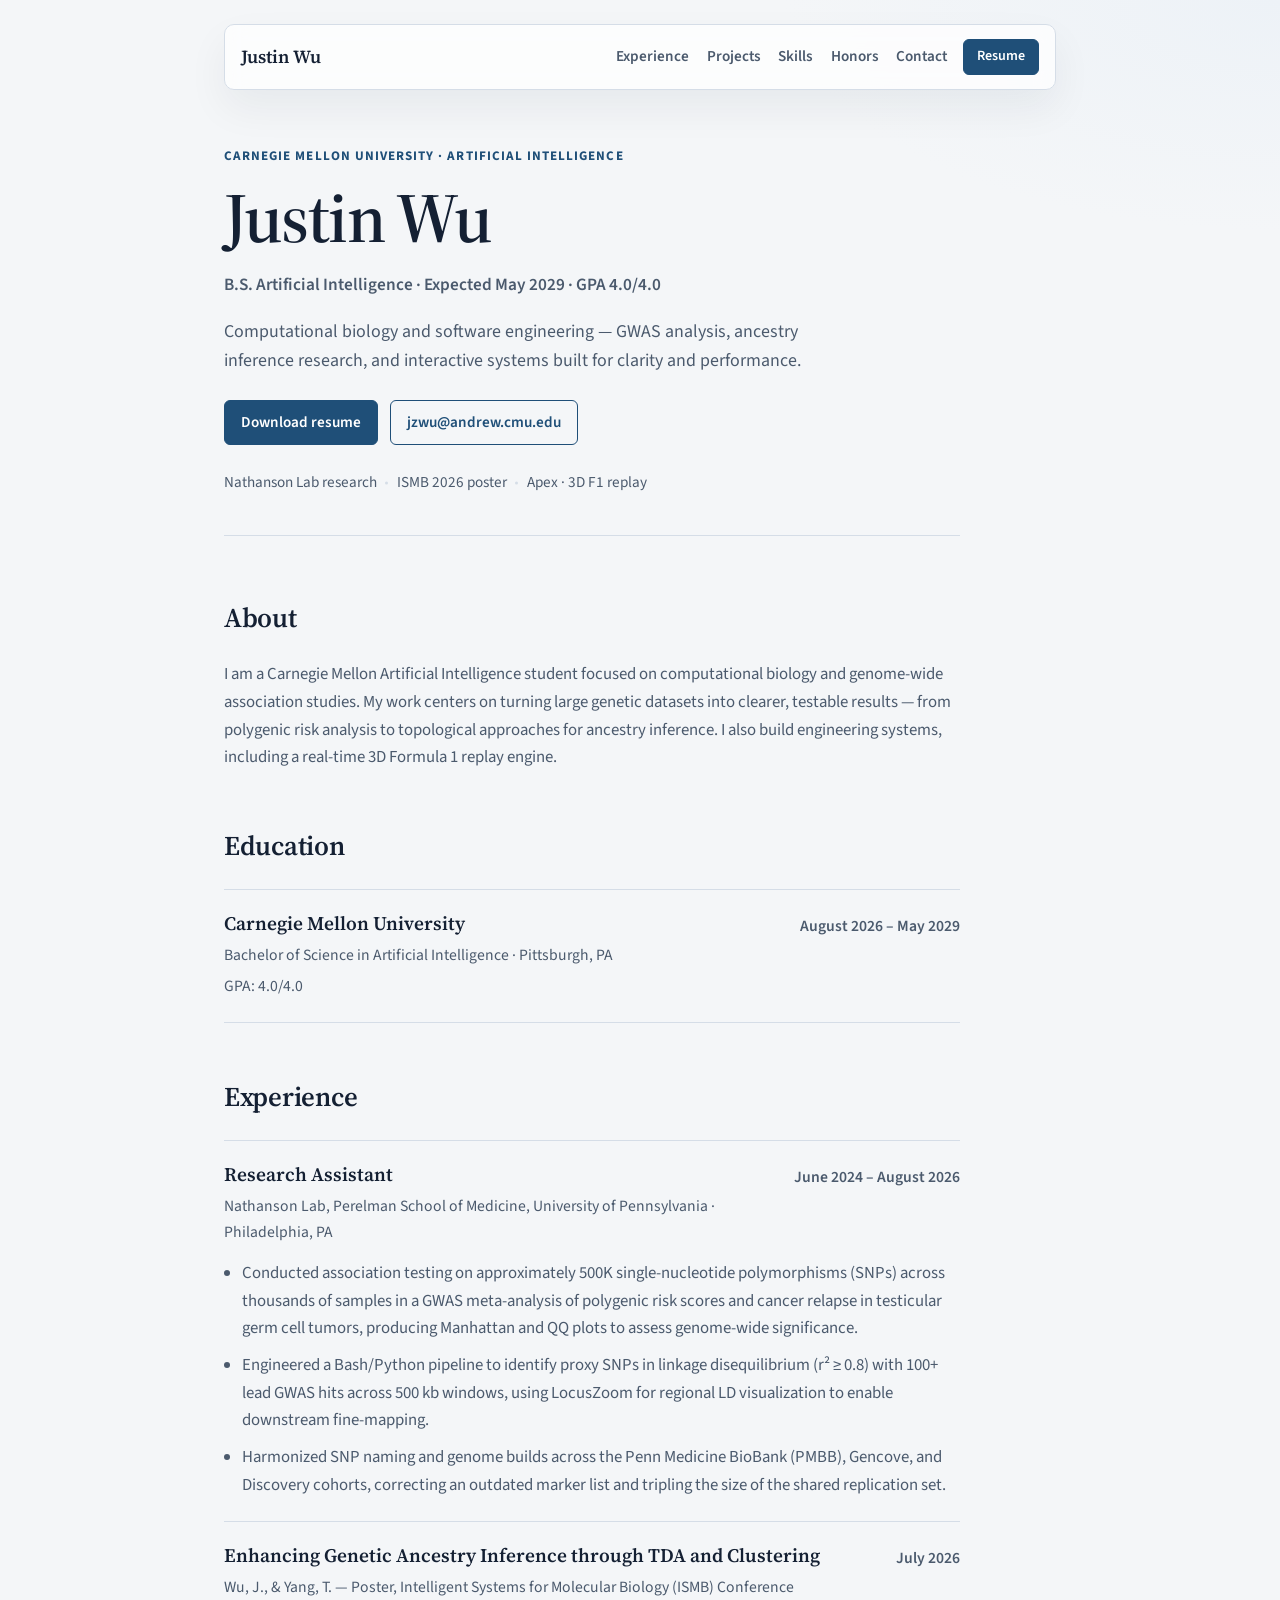
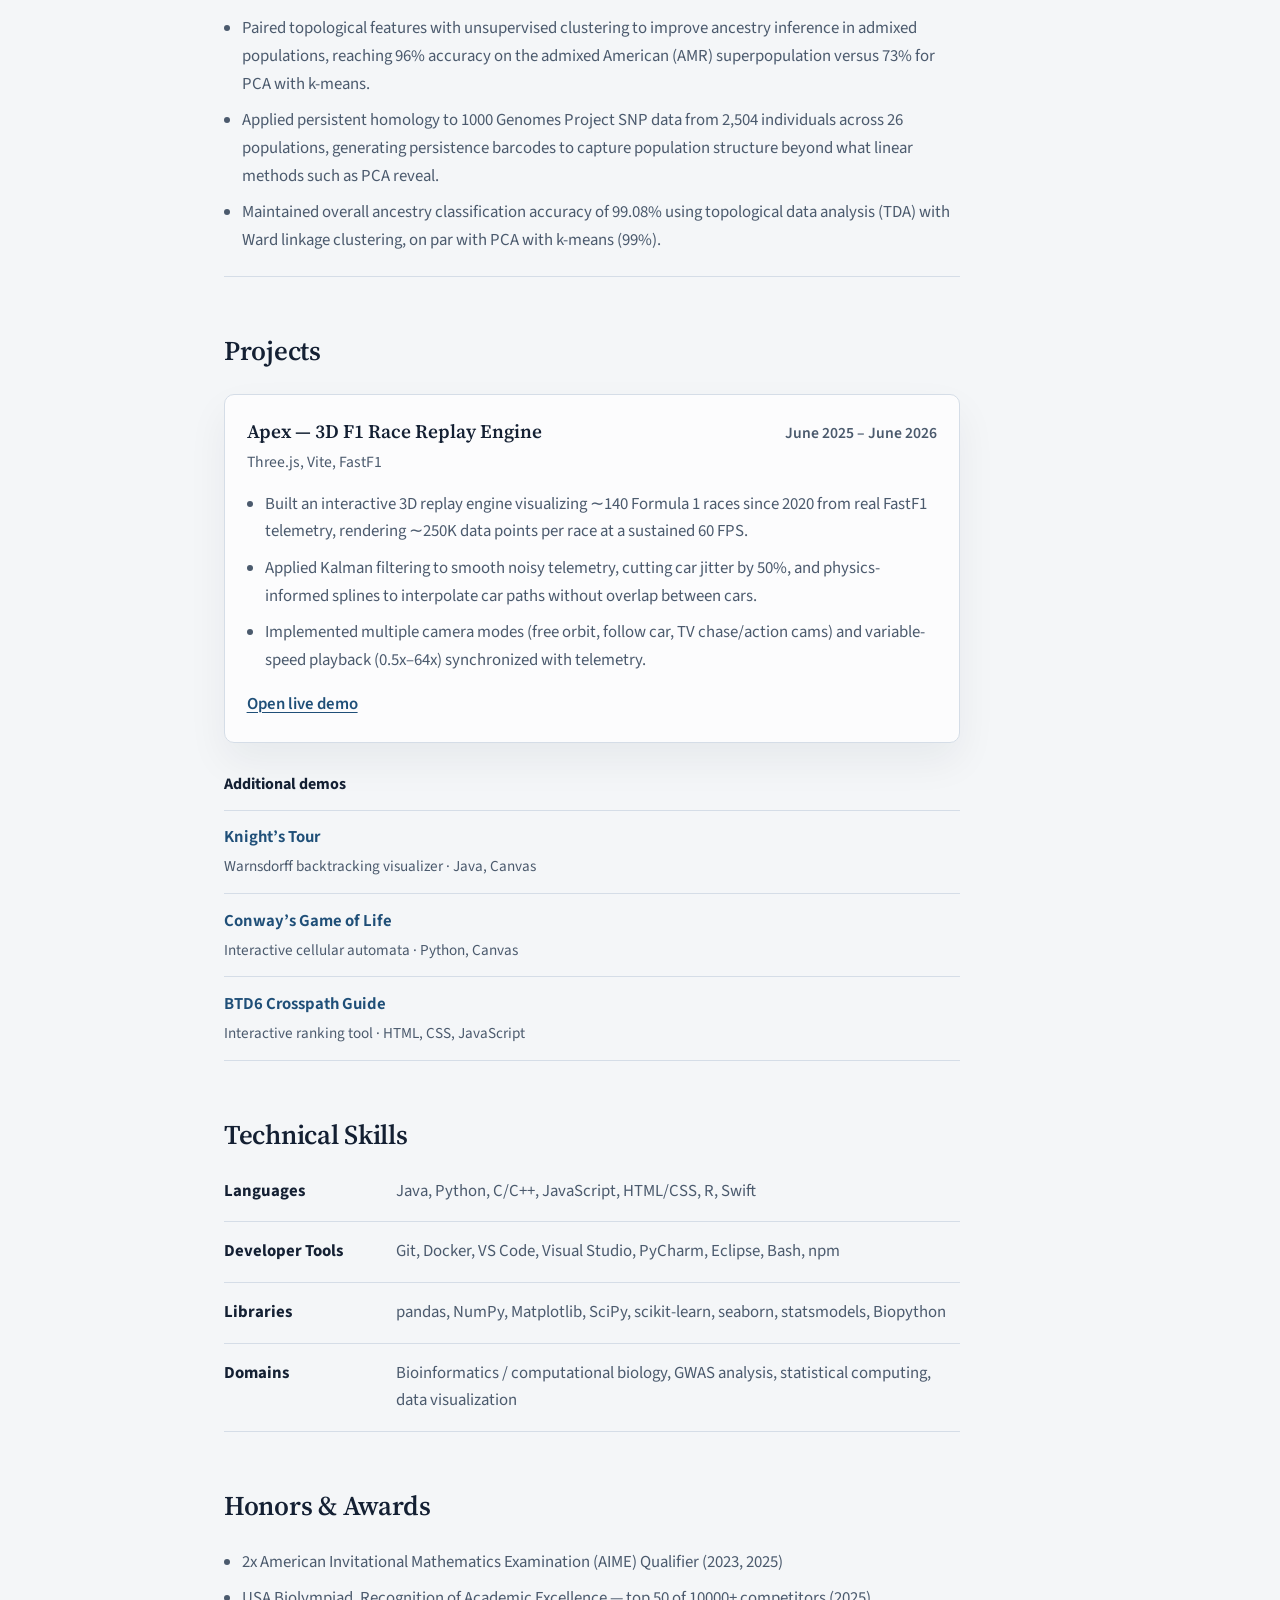
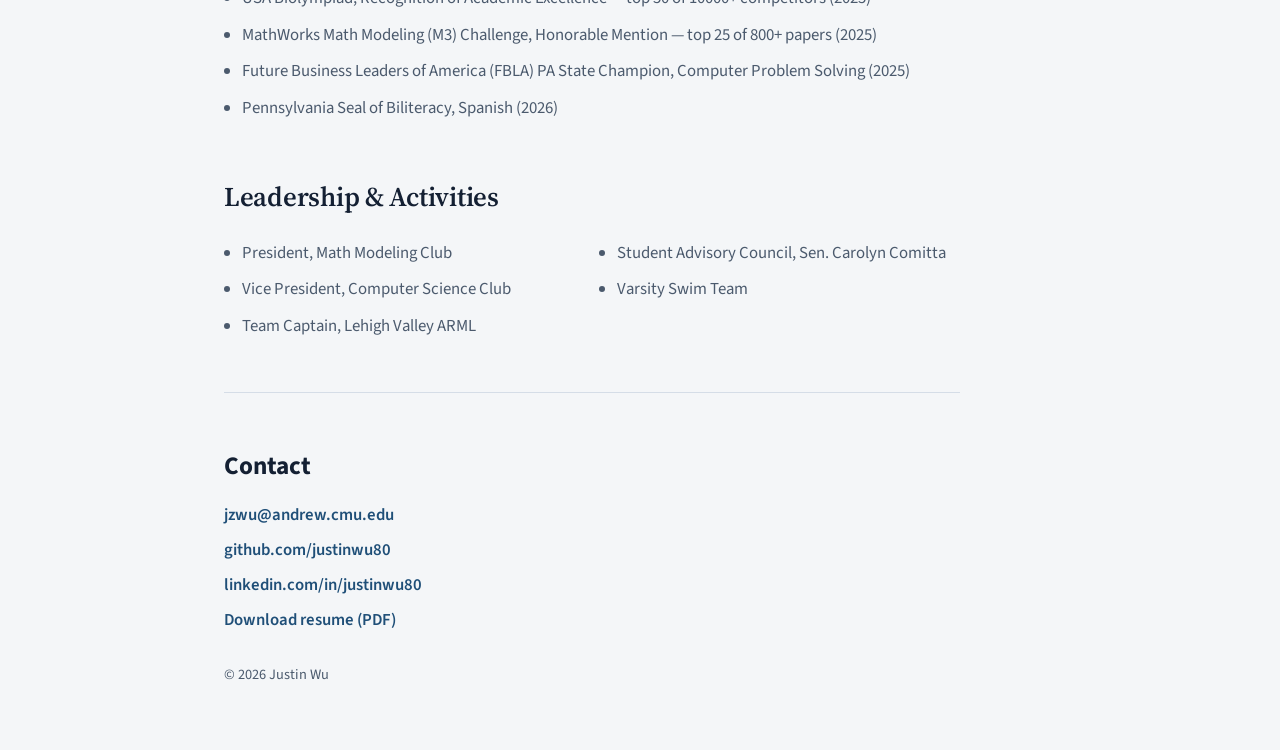
==== commit 63a90f43: "Simplify portfolio into a formal academic layout Remove starfield, tilt, typing, and settings chrome" ====
--- a/index.html
+++ b/index.html
@@ -1,406 +1,224 @@
 <!DOCTYPE html>
-<html lang="en" class="dark">
+<html lang="en">
 
 <head>
     <meta charset="utf-8">
     <meta name="viewport" content="width=device-width, initial-scale=1.0">
-    <title>Justin Wu | Portfolio</title>
+    <title>Justin Wu | Carnegie Mellon AI</title>
     <meta name="description"
-        content="Justin Wu — Carnegie Mellon AI student. Computational biology research, GWAS, Apex 3D F1 replay, ISMB 2026 poster, and selected projects.">
-    <meta name="theme-color" content="#0b1120">
-    <script>document.documentElement.classList.add('js');</script>
+        content="Justin Wu — Carnegie Mellon Artificial Intelligence student. Computational biology research, GWAS analysis, ISMB 2026 poster, and selected engineering projects.">
+    <meta name="theme-color" content="#f4f6f8">
     <link rel="icon" type="image/jpeg" href="galaxy.jpeg">
-    <script>
-        tailwind.config = {
-            darkMode: 'class',
-            theme: {
-                extend: {
-                    colors: {
-                        'accent-color': 'var(--accent-color)',
-                        'accent-hover': 'var(--accent-hover)',
-                        'light-primary': 'var(--text-light-primary)',
-                        'dark-primary': 'var(--text-dark-primary)',
-                        'light-secondary': 'var(--text-light-secondary)',
-                        'dark-secondary': 'var(--text-dark-secondary)'
-                    }
-                }
-            }
-        }
-    </script>
-    <script src="https://cdn.tailwindcss.com"></script>
-    <link rel="stylesheet" href="https://cdnjs.cloudflare.com/ajax/libs/font-awesome/6.4.0/css/all.min.css">
-    <link rel="stylesheet" href="https://fonts.googleapis.com/css2?family=Roboto:wght@300;400;500;700;900&display=swap">
+    <link rel="preconnect" href="https://fonts.googleapis.com">
+    <link rel="preconnect" href="https://fonts.gstatic.com" crossorigin>
+    <link href="https://fonts.googleapis.com/css2?family=Source+Sans+3:ital,wght@0,400;0,500;0,600;0,700;1,400&family=Source+Serif+4:opsz,wght@8..60,500;8..60,600;8..60,700&display=swap" rel="stylesheet">
     <link rel="stylesheet" href="styles.css">
 </head>
 
-<body class="transition-colors duration-300">
+<body>
     <a href="#main-content" class="skip-link">Skip to content</a>
 
-    <!-- Loading Screen -->
-    <div id="loader">
-        <div class="loader-content"></div>
-    </div>
-
-    <!-- Background Canvas -->
-    <canvas id="starfield"></canvas>
-
-    <div class="main-container max-w-5xl mx-auto my-5 sm:my-8 p-5 sm:p-8 lg:p-10 rounded-3xl shadow-2xl relative z-10">
-        <nav class="site-nav reveal" aria-label="Primary navigation">
-            <a href="#about">About</a>
-            <a href="#experience">Experience</a>
-            <a href="#projects">Projects</a>
-            <a href="#skills">Skills</a>
-            <a href="#honors">Honors</a>
-            <a href="#contact">Contact</a>
-        </nav>
-
-        <header class="hero text-center mb-16 reveal">
-            <img src="galaxy.jpeg" alt="Galaxy Icon"
-                class="hero-avatar w-32 h-32 sm:w-36 sm:h-36 rounded-full mx-auto mb-6 border-4 border-white dark:border-slate-600 shadow-xl transition-transform duration-300 hover:scale-105">
-            <p class="eyebrow">Artificial intelligence • Computational biology • CS</p>
-            <h1 class="text-5xl sm:text-6xl lg:text-7xl font-black tracking-tighter"><span
-                    class="gradient-name">Justin Wu</span></h1>
-            <p class="text-xl sm:text-2xl text-light-secondary dark:text-dark-secondary mt-4 max-w-3xl mx-auto">
-                <span id="typing-text" data-text="CMU AI | Computational Biology | Programmer"></span><span
-                    class="typing-cursor"></span>
+    <div class="page">
+        <header class="topbar">
+            <a class="brand" href="#">Justin Wu</a>
+            <nav class="site-nav" aria-label="Primary">
+                <a href="#experience">Experience</a>
+                <a href="#projects">Projects</a>
+                <a href="#skills">Skills</a>
+                <a href="#honors">Honors</a>
+                <a href="#contact">Contact</a>
+            </nav>
+            <a class="button button-small" href="JustinWuResume.pdf" download>Resume</a>
+        </header>
+
+        <header class="hero">
+            <p class="eyebrow">Carnegie Mellon University · Artificial Intelligence</p>
+            <h1>Justin Wu</h1>
+            <p class="hero-role">B.S. Artificial Intelligence · Expected May 2029 · GPA 4.0/4.0</p>
+            <p class="hero-summary">
+                Computational biology and software engineering — GWAS analysis, ancestry inference research,
+                and interactive systems built for clarity and performance.
             </p>
-            <p class="hero-summary text-lg sm:text-xl text-light-secondary dark:text-dark-secondary mt-6 max-w-3xl mx-auto">
-                Carnegie Mellon Artificial Intelligence student focused on computational biology, GWAS analysis, and
-                interactive systems — from ancestry inference research to a 3D Formula 1 replay engine.
-            </p>
-            <div class="hero-actions mt-8">
-                <a class="button-primary" href="#projects"><i class="fas fa-layer-group"></i>View projects</a>
-                <a class="button-secondary" href="JustinWuResume.pdf" download><i class="fas fa-file-arrow-down"></i>Download resume</a>
-                <a class="button-secondary" href="mailto:jzwu@andrew.cmu.edu"><i class="fas fa-envelope"></i>Get in touch</a>
+            <div class="hero-actions">
+                <a class="button" href="JustinWuResume.pdf" download>Download resume</a>
+                <a class="button button-ghost" href="mailto:jzwu@andrew.cmu.edu">jzwu@andrew.cmu.edu</a>
             </div>
-            <div class="highlight-strip" aria-label="Portfolio highlights">
-                <div><strong>CMU AI</strong><span>B.S. expected May 2029</span></div>
-                <div><strong>GPA 4.0</strong><span>4.0 / 4.0</span></div>
-                <div><strong>ISMB 2026</strong><span>Poster</span></div>
-                <div><strong>Nathanson Lab</strong><span>Research</span></div>
-            </div>
+            <ul class="hero-meta" aria-label="Highlights">
+                <li>Nathanson Lab research</li>
+                <li>ISMB 2026 poster</li>
+                <li>Apex · 3D F1 replay</li>
+            </ul>
         </header>
 
-        <main id="main-content" class="space-y-16">
-            <section id="about" class="reveal">
-                <p class="section-kicker">About</p>
-                <h2 class="text-3xl sm:text-4xl font-bold pb-3 mb-6">Curious where code meets science.</h2>
-                <p class="text-lg sm:text-xl leading-relaxed text-light-secondary dark:text-dark-secondary">I am a
-                    Carnegie Mellon Artificial Intelligence student focused on computational biology, GWAS analysis,
-                    and building systems that turn messy scientific questions into clearer, testable results.
-                    Outside research, I ship interactive tools — from a 3D race replay engine to algorithm visualizers —
-                    and still swim for the same grit that shows up in long research problems.</p>
-            </section>
-
-            <section id="education" class="reveal">
-                <p class="section-kicker">School</p>
-                <h2 class="text-3xl sm:text-4xl font-bold pb-3 mb-6">Education</h2>
-                <div class="card tilt-card p-8">
-                    <div class="flex flex-col sm:flex-row sm:items-start sm:justify-between gap-3">
-                        <div>
-                            <h3 class="text-xl font-bold flex items-center"><i
-                                    class="fas fa-university icon mr-3"></i>Carnegie Mellon University</h3>
-                            <p class="text-md text-light-secondary dark:text-dark-secondary mt-2">Bachelor of Science in
-                                Artificial Intelligence</p>
-                            <p class="text-md text-light-secondary dark:text-dark-secondary mt-1">Pittsburgh, PA</p>
-                        </div>
-                        <div class="sm:text-right">
-                            <span class="date-badge">August 2026 – May 2029</span>
-                            <p class="text-md font-semibold mt-3 text-light-primary dark:text-dark-primary">GPA: 4.0/4.0</p>
-                        </div>
-                    </div>
+        <main id="main-content">
+            <section id="about">
+                <h2>About</h2>
+                <p>
+                    I am a Carnegie Mellon Artificial Intelligence student focused on computational biology and
+                    genome-wide association studies. My work centers on turning large genetic datasets into clearer,
+                    testable results — from polygenic risk analysis to topological approaches for ancestry inference.
+                    I also build engineering systems, including a real-time 3D Formula 1 replay engine.
+                </p>
+            </section>
+
+            <section id="education">
+                <h2>Education</h2>
+                <article class="entry">
+                    <div class="entry-head">
+                        <div>
+                            <h3>Carnegie Mellon University</h3>
+                            <p class="entry-sub">Bachelor of Science in Artificial Intelligence · Pittsburgh, PA</p>
+                        </div>
+                        <p class="entry-date">August 2026 – May 2029</p>
+                    </div>
+                    <p class="entry-note">GPA: 4.0/4.0</p>
+                </article>
+            </section>
+
+            <section id="experience">
+                <h2>Experience</h2>
+
+                <article class="entry">
+                    <div class="entry-head">
+                        <div>
+                            <h3>Research Assistant</h3>
+                            <p class="entry-sub">Nathanson Lab, Perelman School of Medicine, University of Pennsylvania · Philadelphia, PA</p>
+                        </div>
+                        <p class="entry-date">June 2024 – August 2026</p>
+                    </div>
+                    <ul>
+                        <li>Conducted association testing on approximately 500K single-nucleotide polymorphisms (SNPs)
+                            across thousands of samples in a GWAS meta-analysis of polygenic risk scores and cancer
+                            relapse in testicular germ cell tumors, producing Manhattan and QQ plots to assess
+                            genome-wide significance.</li>
+                        <li>Engineered a Bash/Python pipeline to identify proxy SNPs in linkage disequilibrium
+                            (r² ≥ 0.8) with 100+ lead GWAS hits across 500 kb windows, using LocusZoom for regional LD
+                            visualization to enable downstream fine-mapping.</li>
+                        <li>Harmonized SNP naming and genome builds across the Penn Medicine BioBank (PMBB), Gencove,
+                            and Discovery cohorts, correcting an outdated marker list and tripling the size of the
+                            shared replication set.</li>
+                    </ul>
+                </article>
+
+                <article class="entry">
+                    <div class="entry-head">
+                        <div>
+                            <h3>Enhancing Genetic Ancestry Inference through TDA and Clustering</h3>
+                            <p class="entry-sub">Wu, J., &amp; Yang, T. — Poster, Intelligent Systems for Molecular Biology (ISMB) Conference</p>
+                        </div>
+                        <p class="entry-date">July 2026</p>
+                    </div>
+                    <ul>
+                        <li>Paired topological features with unsupervised clustering to improve ancestry inference in
+                            admixed populations, reaching 96% accuracy on the admixed American (AMR) superpopulation
+                            versus 73% for PCA with k-means.</li>
+                        <li>Applied persistent homology to 1000 Genomes Project SNP data from 2,504 individuals across
+                            26 populations, generating persistence barcodes to capture population structure beyond what
+                            linear methods such as PCA reveal.</li>
+                        <li>Maintained overall ancestry classification accuracy of 99.08% using topological data
+                            analysis (TDA) with Ward linkage clustering, on par with PCA with k-means (99%).</li>
+                    </ul>
+                </article>
+            </section>
+
+            <section id="projects">
+                <h2>Projects</h2>
+
+                <article class="entry featured">
+                    <div class="entry-head">
+                        <div>
+                            <h3><a href="f1/">Apex — 3D F1 Race Replay Engine</a></h3>
+                            <p class="entry-sub">Three.js, Vite, FastF1</p>
+                        </div>
+                        <p class="entry-date">June 2025 – June 2026</p>
+                    </div>
+                    <ul>
+                        <li>Built an interactive 3D replay engine visualizing ∼140 Formula 1 races since 2020 from real
+                            FastF1 telemetry, rendering ∼250K data points per race at a sustained 60 FPS.</li>
+                        <li>Applied Kalman filtering to smooth noisy telemetry, cutting car jitter by 50%, and
+                            physics-informed splines to interpolate car paths without overlap between cars.</li>
+                        <li>Implemented multiple camera modes (free orbit, follow car, TV chase/action cams) and
+                            variable-speed playback (0.5x–64x) synchronized with telemetry.</li>
+                    </ul>
+                    <p class="entry-link"><a href="f1/">Open live demo</a></p>
+                </article>
+
+                <div class="secondary-projects">
+                    <h3>Additional demos</h3>
+                    <ul class="link-list">
+                        <li>
+                            <a href="knights-tour/">Knight’s Tour</a>
+                            <span>Warnsdorff backtracking visualizer · Java, Canvas</span>
+                        </li>
+                        <li>
+                            <a href="game-of-life/">Conway’s Game of Life</a>
+                            <span>Interactive cellular automata · Python, Canvas</span>
+                        </li>
+                        <li>
+                            <a href="btd6/" id="btd6-link">BTD6 Crosspath Guide</a>
+                            <span>Interactive ranking tool · HTML, CSS, JavaScript</span>
+                        </li>
+                    </ul>
                 </div>
             </section>
 
-            <section id="experience" class="reveal">
-                <p class="section-kicker">Experience</p>
-                <h2 class="text-3xl sm:text-4xl font-bold pb-3 mb-6">Research &amp; Publications</h2>
-                <div class="space-y-8">
-                    <div class="card tilt-card p-8">
-                        <div class="flex flex-col sm:flex-row sm:items-start sm:justify-between gap-2">
-                            <div>
-                                <h3 class="text-xl font-bold flex items-center"><i
-                                        class="fas fa-microscope icon mr-3"></i>Research Assistant</h3>
-                                <p class="text-sm text-light-secondary dark:text-dark-secondary mt-1">Nathanson Lab,
-                                    Perelman School of Medicine, University of Pennsylvania</p>
-                                <p class="text-sm text-light-secondary dark:text-dark-secondary">Philadelphia, PA</p>
-                            </div>
-                            <span class="date-badge shrink-0">June 2024 – August 2026</span>
-                        </div>
-                        <ul class="detail-list mt-4 text-md text-light-secondary dark:text-dark-secondary">
-                            <li>Conducted association testing on approximately 500K single-nucleotide polymorphisms
-                                (SNPs) across thousands of samples in a genome-wide association study (GWAS)
-                                meta-analysis of polygenic risk scores and cancer relapse in testicular germ cell
-                                tumors, producing Manhattan and QQ plots to assess genome-wide significance</li>
-                            <li>Engineered a Bash/Python pipeline to identify proxy SNPs in linkage disequilibrium
-                                (r² ≥ 0.8) with 100+ lead GWAS hits across 500 kb windows, using LocusZoom for
-                                regional LD visualization to enable downstream fine-mapping</li>
-                            <li>Harmonized SNP naming and genome builds across the Penn Medicine BioBank (PMBB),
-                                Gencove, and Discovery cohorts, correcting an outdated marker list and tripling the
-                                size of the shared replication set</li>
-                        </ul>
-                    </div>
-
-                    <div class="card tilt-card p-8">
-                        <div class="flex flex-col sm:flex-row sm:items-start sm:justify-between gap-2">
-                            <div>
-                                <h3 class="text-xl font-bold flex items-center"><i
-                                        class="fas fa-file-alt icon mr-3"></i>Enhancing Genetic Ancestry Inference
-                                    through TDA and Clustering</h3>
-                                <p class="text-sm text-light-secondary dark:text-dark-secondary mt-1">Wu, J., &amp;
-                                    Yang, T. — Poster, Intelligent Systems for Molecular Biology (ISMB) Conference</p>
-                            </div>
-                            <span class="date-badge shrink-0">July 2026</span>
-                        </div>
-                        <ul class="detail-list mt-4 text-md text-light-secondary dark:text-dark-secondary">
-                            <li>Paired topological features with unsupervised clustering to improve ancestry inference
-                                in admixed populations, reaching 96% accuracy on the admixed American (AMR)
-                                superpopulation versus 73% for PCA with k-means</li>
-                            <li>Applied persistent homology to 1000 Genomes Project SNP data from 2,504 individuals
-                                across 26 populations, generating persistence barcodes to capture population structure
-                                beyond what linear methods such as PCA reveal</li>
-                            <li>Maintained overall ancestry classification accuracy of 99.08% using topological data
-                                analysis (TDA) with Ward linkage clustering, on par with PCA with k-means (99%)</li>
-                        </ul>
-                    </div>
-                </div>
-            </section>
-
-            <section id="projects" class="reveal">
-                <p class="section-kicker">Selected work</p>
-                <h2 class="text-3xl sm:text-4xl font-bold pb-3 mb-6">Projects</h2>
-
-                <a href="f1/" class="card tilt-card project-card featured-project block p-8 group mb-8">
-                    <div class="flex flex-col sm:flex-row sm:items-start sm:justify-between gap-2">
-                        <div>
-                            <span class="project-icon">🏎️</span>
-                            <h3
-                                class="text-2xl font-bold group-hover:text-accent-color dark:group-hover:text-accent-hover transition-colors">
-                                Apex</h3>
-                            <p class="text-sm text-light-secondary dark:text-dark-secondary mt-1">3D F1 Race Replay
-                                Engine | Three.js, Vite, FastF1</p>
-                        </div>
-                        <span class="date-badge shrink-0">June 2025 – June 2026</span>
-                    </div>
-                    <ul class="detail-list mt-4 text-md text-light-secondary dark:text-dark-secondary">
-                        <li>Built an interactive 3D replay engine visualizing ∼140 Formula 1 races since 2020 from real
-                            FastF1 telemetry, rendering ∼250K data points per race at a sustained 60 FPS</li>
-                        <li>Applied Kalman filtering to smooth noisy telemetry, cutting car jitter by 50%, and
-                            physics-informed splines to interpolate car paths without overlap between cars</li>
-                        <li>Implemented multiple camera modes (free orbit, follow car, TV chase/action cams) and
-                            variable-speed playback (0.5x–64x) synchronized with telemetry</li>
-                    </ul>
-                    <div class="project-tech mt-4">
-                        <span>Three.js</span><span>Vite</span><span>FastF1</span><span>Gzip API</span>
-                    </div>
-                </a>
-
-                <p class="subsection-label">Also on this site</p>
-                <div class="grid grid-cols-1 md:grid-cols-2 lg:grid-cols-3 gap-8">
-                    <a href="btd6/" class="card tilt-card project-card block p-6 group" id="btd6-link">
-                        <span class="project-icon">🎈</span>
-                        <h3
-                            class="text-xl font-bold group-hover:text-accent-color dark:group-hover:text-accent-hover transition-colors">
-                            BTD6 Ranking</h3>
-                        <p class="text-md text-light-secondary dark:text-dark-secondary mt-2">An interactive guide for
-                            ranking and exploring the best crosspaths in Bloons TD 6.</p>
-                        <div class="project-tech">
-                            <span>HTML</span><span>CSS</span><span>JavaScript</span>
-                        </div>
-                    </a>
-                    <a href="knights-tour/" class="card tilt-card project-card block p-6 group">
-                        <span class="project-icon">♞</span>
-                        <h3
-                            class="text-xl font-bold group-hover:text-accent-color dark:group-hover:text-accent-hover transition-colors">
-                            Knight's Tour</h3>
-                        <p class="text-md text-light-secondary dark:text-dark-secondary mt-2">Visualizing the Knight's
-                            Tour problem using Warnsdorff's backtracking algorithm on a chessboard.</p>
-                        <div class="project-tech">
-                            <span>Java</span><span>Canvas API</span><span>Algorithms</span>
-                        </div>
-                    </a>
-                    <a href="game-of-life/" class="card tilt-card project-card block p-6 group">
-                        <span class="project-icon">🧬</span>
-                        <h3
-                            class="text-xl font-bold group-hover:text-accent-color dark:group-hover:text-accent-hover transition-colors">
-                            Game of Life</h3>
-                        <p class="text-md text-light-secondary dark:text-dark-secondary mt-2">A simulation of Conway's
-                            Game of Life, visualizing cellular automata with interactive controls.</p>
-                        <div class="project-tech">
-                            <span>Python</span><span>Pygame</span><span>Canvas API</span>
-                        </div>
-                    </a>
-                </div>
-            </section>
-
-            <section id="skills" class="reveal">
-                <p class="section-kicker">Toolkit</p>
-                <h2 class="text-3xl sm:text-4xl font-bold pb-3 mb-6">Technical Skills</h2>
-                <div class="grid grid-cols-1 md:grid-cols-3 gap-8">
-                    <div class="card tilt-card p-8">
-                        <h3 class="text-xl font-bold mb-5 flex items-center"><i
-                                class="fas fa-code icon mr-3 text-2xl"></i>Languages</h3>
-                        <ul class="space-y-3 text-md text-light-secondary dark:text-dark-secondary">
-                            <li class="flex items-center"><i class="fab fa-java icon w-6 mr-3"></i>Java</li>
-                            <li class="flex items-center"><i class="fab fa-python icon w-6 mr-3"></i>Python</li>
-                            <li class="flex items-center"><i class="fas fa-microchip icon w-6 mr-3"></i>C / C++</li>
-                            <li class="flex items-center"><i class="fab fa-js icon w-6 mr-3"></i>JavaScript</li>
-                            <li class="flex items-center"><i class="fab fa-html5 icon w-6 mr-3"></i>HTML / CSS</li>
-                            <li class="flex items-center"><i class="fas fa-chart-line icon w-6 mr-3"></i>R</li>
-                            <li class="flex items-center"><i class="fab fa-swift icon w-6 mr-3"></i>Swift</li>
-                        </ul>
-                    </div>
-                    <div class="card tilt-card p-8">
-                        <h3 class="text-xl font-bold mb-5 flex items-center"><i
-                                class="fas fa-toolbox icon mr-3 text-2xl"></i>Developer Tools</h3>
-                        <ul class="space-y-3 text-md text-light-secondary dark:text-dark-secondary">
-                            <li class="flex items-center"><i class="fab fa-git-alt icon w-6 mr-3"></i>Git</li>
-                            <li class="flex items-center"><i class="fab fa-docker icon w-6 mr-3"></i>Docker</li>
-                            <li class="flex items-center"><i class="fas fa-code icon w-6 mr-3"></i>VS Code</li>
-                            <li class="flex items-center"><i class="fas fa-laptop-code icon w-6 mr-3"></i>Visual Studio</li>
-                            <li class="flex items-center"><i class="fas fa-terminal icon w-6 mr-3"></i>PyCharm / Eclipse</li>
-                            <li class="flex items-center"><i class="fas fa-dollar-sign icon w-6 mr-3"></i>Bash</li>
-                            <li class="flex items-center"><i class="fab fa-npm icon w-6 mr-3"></i>npm</li>
-                        </ul>
-                    </div>
-                    <div class="card tilt-card p-8">
-                        <h3 class="text-xl font-bold mb-5 flex items-center"><i
-                                class="fas fa-flask icon mr-3 text-2xl"></i>Libraries</h3>
-                        <ul class="space-y-3 text-md text-light-secondary dark:text-dark-secondary">
-                            <li>pandas, NumPy, SciPy</li>
-                            <li>Matplotlib, seaborn</li>
-                            <li>scikit-learn, statsmodels</li>
-                            <li>Biopython</li>
-                        </ul>
-                    </div>
-                </div>
-                <div class="card tilt-card p-6 mt-8">
-                    <h3 class="text-lg font-bold mb-3 flex items-center"><i
-                            class="fas fa-dna icon mr-3"></i>Domains</h3>
-                    <div class="flex flex-wrap gap-3">
-                        <span class="tag font-semibold px-4 py-2 text-sm">Bioinformatics / computational biology</span>
-                        <span class="tag font-semibold px-4 py-2 text-sm">GWAS analysis</span>
-                        <span class="tag font-semibold px-4 py-2 text-sm">Statistical computing</span>
-                        <span class="tag font-semibold px-4 py-2 text-sm">Data visualization</span>
-                    </div>
-                </div>
-            </section>
-
-            <section id="honors" class="reveal">
-                <p class="section-kicker">Recognition</p>
-                <h2 class="text-3xl sm:text-4xl font-bold pb-3 mb-6">Honors &amp; Awards</h2>
-                <div class="flex flex-wrap justify-center gap-4">
-                    <span class="tag font-semibold px-5 py-2 rounded-full text-md">2x AIME Qualifier (2023, 2025)</span>
-                    <span class="tag font-semibold px-5 py-2 rounded-full text-md">USA Biolympiad, Recognition of
-                        Academic Excellence — top 50 of 10000+ (2025)</span>
-                    <span class="tag font-semibold px-5 py-2 rounded-full text-md">MathWorks M3 Challenge Honorable
-                        Mention — top 25 of 800+ papers (2025)</span>
-                    <span class="tag font-semibold px-5 py-2 rounded-full text-md">FBLA PA State Champion, Computer
-                        Problem Solving (2025)</span>
-                    <span class="tag font-semibold px-5 py-2 rounded-full text-md">Pennsylvania Seal of Biliteracy,
-                        Spanish (2026)</span>
-                </div>
-            </section>
-
-            <section id="leadership" class="reveal">
-                <p class="section-kicker">Beyond class</p>
-                <h2 class="text-3xl sm:text-4xl font-bold pb-3 mb-6">Leadership &amp; Activities</h2>
-                <div class="card tilt-card p-8">
-                    <ul
-                        class="grid grid-cols-1 sm:grid-cols-2 gap-x-8 gap-y-4 text-lg text-light-secondary dark:text-dark-secondary">
-                        <li class="leadership-item flex items-center"><i class="fas fa-crown icon w-6 mr-4"></i>President, Math Modeling Club</li>
-                        <li class="leadership-item flex items-center"><i class="fas fa-laptop-code icon w-6 mr-4"></i>Vice President, Computer Science Club</li>
-                        <li class="leadership-item flex items-center"><i class="fas fa-users icon w-6 mr-4"></i>Team Captain, Lehigh Valley ARML</li>
-                        <li class="leadership-item flex items-center"><i class="fas fa-landmark icon w-6 mr-4"></i>Student Advisory Council, Sen. Carolyn Comitta</li>
-                        <li class="leadership-item flex items-center"><i class="fas fa-swimmer icon w-6 mr-4"></i>Varsity Swim Team</li>
-                    </ul>
-                </div>
+            <section id="skills">
+                <h2>Technical Skills</h2>
+                <dl class="skills-list">
+                    <div>
+                        <dt>Languages</dt>
+                        <dd>Java, Python, C/C++, JavaScript, HTML/CSS, R, Swift</dd>
+                    </div>
+                    <div>
+                        <dt>Developer Tools</dt>
+                        <dd>Git, Docker, VS Code, Visual Studio, PyCharm, Eclipse, Bash, npm</dd>
+                    </div>
+                    <div>
+                        <dt>Libraries</dt>
+                        <dd>pandas, NumPy, Matplotlib, SciPy, scikit-learn, seaborn, statsmodels, Biopython</dd>
+                    </div>
+                    <div>
+                        <dt>Domains</dt>
+                        <dd>Bioinformatics / computational biology, GWAS analysis, statistical computing, data visualization</dd>
+                    </div>
+                </dl>
+            </section>
+
+            <section id="honors">
+                <h2>Honors &amp; Awards</h2>
+                <ul class="plain-list">
+                    <li>2x American Invitational Mathematics Examination (AIME) Qualifier (2023, 2025)</li>
+                    <li>USA Biolympiad, Recognition of Academic Excellence — top 50 of 10000+ competitors (2025)</li>
+                    <li>MathWorks Math Modeling (M3) Challenge, Honorable Mention — top 25 of 800+ papers (2025)</li>
+                    <li>Future Business Leaders of America (FBLA) PA State Champion, Computer Problem Solving (2025)</li>
+                    <li>Pennsylvania Seal of Biliteracy, Spanish (2026)</li>
+                </ul>
+            </section>
+
+            <section id="leadership">
+                <h2>Leadership &amp; Activities</h2>
+                <ul class="plain-list two-col">
+                    <li>President, Math Modeling Club</li>
+                    <li>Vice President, Computer Science Club</li>
+                    <li>Team Captain, Lehigh Valley ARML</li>
+                    <li>Student Advisory Council, Sen. Carolyn Comitta</li>
+                    <li>Varsity Swim Team</li>
+                </ul>
             </section>
         </main>
 
-        <footer class="text-center mt-20 pt-10 reveal">
-            <div class="section-divider mb-10"></div>
-            <p class="text-sm font-medium text-light-secondary dark:text-dark-secondary mb-6 tracking-wide uppercase">Let's Connect</p>
-            <div id="contact" class="flex justify-center items-center space-x-6 mb-8">
-                <a href="mailto:jzwu@andrew.cmu.edu"
-                    class="footer-link text-light-secondary dark:text-dark-secondary hover:text-accent-color dark:hover:text-accent-hover text-2xl"
-                    aria-label="Email"><i class="fas fa-envelope"></i></a>
-                <a href="https://github.com/justinwu80" target="_blank" rel="noopener noreferrer"
-                    class="footer-link text-light-secondary dark:text-dark-secondary hover:text-accent-color dark:hover:text-accent-hover text-2xl"
-                    aria-label="GitHub"><i class="fab fa-github"></i></a>
-                <a href="https://www.linkedin.com/in/justinwu80/" target="_blank" rel="noopener noreferrer"
-                    class="footer-link text-light-secondary dark:text-dark-secondary hover:text-accent-color dark:hover:text-accent-hover text-2xl"
-                    aria-label="LinkedIn"><i class="fab fa-linkedin"></i></a>
-                <a href="JustinWuResume.pdf" download
-                    class="footer-link text-light-secondary dark:text-dark-secondary hover:text-accent-color dark:hover:text-accent-hover text-2xl"
-                    aria-label="Download resume"><i class="fas fa-file-arrow-down"></i></a>
-            </div>
-            <p class="text-sm text-light-secondary dark:text-dark-secondary opacity-60">&copy; 2026 Justin Wu</p>
+        <footer id="contact" class="site-footer">
+            <h2>Contact</h2>
+            <ul class="contact-list">
+                <li><a href="mailto:jzwu@andrew.cmu.edu">jzwu@andrew.cmu.edu</a></li>
+                <li><a href="https://github.com/justinwu80" target="_blank" rel="noopener noreferrer">github.com/justinwu80</a></li>
+                <li><a href="https://www.linkedin.com/in/justinwu80/" target="_blank" rel="noopener noreferrer">linkedin.com/in/justinwu80</a></li>
+                <li><a href="JustinWuResume.pdf" download>Download resume (PDF)</a></li>
+            </ul>
+            <p class="copyright">&copy; 2026 Justin Wu</p>
         </footer>
     </div>
 
-    <button id="theme-toggle"
-        class="fixed bottom-6 right-6 w-12 h-12 rounded-full bg-card shadow-lg flex items-center justify-center text-xl focus:outline-none focus:ring-2 focus:ring-offset-2 focus:ring-accent-color border border-theme transition-transform duration-300 hover:scale-110 z-50"
-        aria-label="Toggle theme">
-        <i id="theme-icon-light" class="fas fa-sun"></i>
-        <i id="theme-icon-dark" class="fas fa-moon hidden"></i>
-    </button>
-
-    <button id="settings-toggle"
-        class="fixed bottom-20 right-6 w-12 h-12 rounded-full bg-card shadow-lg flex items-center justify-center text-xl focus:outline-none focus:ring-2 focus:ring-offset-2 focus:ring-accent-color border border-theme transition-transform duration-300 hover:scale-110 z-50"
-        aria-label="Starfield settings">
-        <i class="fas fa-cog text-light-secondary dark:text-dark-secondary"></i>
-    </button>
-
-    <button id="scroll-top"
-        class="fixed bottom-34 right-6 w-12 h-12 rounded-full bg-card shadow-lg flex items-center justify-center text-xl focus:outline-none focus:ring-2 focus:ring-offset-2 focus:ring-accent-color border border-theme transition-all duration-300 hover:scale-110 z-50 opacity-0 pointer-events-none translate-y-4"
-        aria-label="Scroll to top">
-        <i class="fas fa-arrow-up text-light-secondary dark:text-dark-secondary"></i>
-    </button>
-
-    <!-- Settings Modal -->
-    <div id="settings-modal"
-        class="fixed inset-0 z-[100] hidden flex items-center justify-center bg-black/50 backdrop-blur-sm opacity-0 transition-opacity duration-300">
-        <div
-            class="bg-card border border-theme p-8 rounded-3xl shadow-2xl w-full max-w-md transform scale-95 transition-transform duration-300">
-            <div class="flex justify-between items-center mb-6">
-                <h2 class="text-2xl font-bold border-b-0">Theme Settings</h2>
-                <button id="close-settings"
-                    class="text-light-secondary dark:text-dark-secondary hover:text-accent-color transition-colors"
-                    aria-label="Close settings">
-                    <i class="fas fa-times text-xl"></i>
-                </button>
-            </div>
-
-            <div class="space-y-6">
-                <div>
-                    <label
-                        class="flex justify-between text-sm font-bold text-light-secondary dark:text-dark-secondary mb-2">
-                        Star Count <span id="star-count-val" class="text-accent-color">100</span>
-                    </label>
-                    <input type="range" id="star-count" min="20" max="300" value="100"
-                        class="w-full accent-accent-color">
-                </div>
-
-                <div>
-                    <label
-                        class="flex justify-between text-sm font-bold text-light-secondary dark:text-dark-secondary mb-2">
-                        Star Speed <span id="star-speed-val" class="text-accent-color">1.0x</span>
-                    </label>
-                    <input type="range" id="star-speed" min="0.1" max="3.0" step="0.1" value="1.0"
-                        class="w-full accent-accent-color">
-                </div>
-
-                <div class="pt-4 border-t border-theme flex justify-end">
-                    <button id="reset-settings"
-                        class="text-sm font-bold text-red-500 hover:text-red-600 transition-colors">
-                        Reset to Defaults
-                    </button>
-                </div>
-            </div>
-        </div>
-    </div>
-
     <script src="script.js"></script>
 </body>
 
--- a/styles.css
+++ b/styles.css
@@ -1,621 +1,492 @@
 :root {
-    --bg-light: #f6f7fb;
-    --bg-dark: #0b1120;
-    --container-light: rgba(255, 255, 255, 0.76);
-    --container-dark: rgba(8, 13, 26, 0.72);
-    --card-light: rgba(255, 255, 255, 0.78);
-    --card-dark: rgba(18, 28, 48, 0.78);
-    --text-light-primary: #0f172a;
-    --text-dark-primary: #f1f5f9;
-    --text-light-secondary: #334155;
-    --text-dark-secondary: #b5c1d4;
-    --accent-color: #22d3ee;
-    --accent-hover: #67e8f9;
-    --accent-glow: rgba(34, 211, 238, 0.15);
-    --violet-accent: #a78bfa;
-    --amber-accent: #fbbf24;
-    --border-light: #e2e8f0;
-    --border-dark: #334155;
+    --bg: #f4f6f8;
+    --bg-accent: #e8eef4;
+    --surface: rgba(255, 255, 255, 0.72);
+    --ink: #142033;
+    --muted: #4b5a6d;
+    --line: #d5dde7;
+    --accent: #1f4f78;
+    --accent-soft: rgba(31, 79, 120, 0.08);
+    --shadow: 0 18px 40px rgba(20, 32, 51, 0.06);
+    --serif: "Source Serif 4", Georgia, "Times New Roman", serif;
+    --sans: "Source Sans 3", "Segoe UI", sans-serif;
+    --measure: 46rem;
+    --page: 52rem;
+}
+
+*,
+*::before,
+*::after {
+    box-sizing: border-box;
 }
 
 html {
-    background-color: var(--bg-light);
-    transition: background-color 0.3s ease;
     scroll-behavior: smooth;
-}
-
-html.dark {
-    background-color: var(--bg-dark);
-}
-
-/* Base Styles */
+    background:
+        radial-gradient(1200px 500px at 10% -10%, var(--bg-accent), transparent 60%),
+        radial-gradient(900px 420px at 100% 0%, #edf2f7, transparent 55%),
+        var(--bg);
+    color: var(--ink);
+}
+
 body {
-    font-family: 'Roboto', sans-serif;
-    color: var(--text-light-primary);
-    background-color: transparent;
-    margin: 0;
-    overflow-x: hidden;
-    animation: fadeIn 0.8s ease-out;
+    margin: 0;
     min-height: 100vh;
-}
-
-@keyframes fadeIn {
-    from { opacity: 0; }
-    to { opacity: 1; }
-}
-
-.dark body {
-    color: var(--text-dark-primary);
-    background-color: transparent;
-}
-
-.bg-card {
-    background-color: var(--card-light);
-}
-
-.dark .bg-card {
-    background-color: var(--card-dark);
-}
-
-.border-theme {
-    border-color: var(--border-light);
-}
-
-.dark .border-theme {
-    border-color: var(--border-dark);
+    font-family: var(--sans);
+    font-size: 1.05rem;
+    line-height: 1.65;
+    color: var(--ink);
+    background: transparent;
+}
+
+a {
+    color: var(--accent);
+    text-decoration-thickness: 1px;
+    text-underline-offset: 0.18em;
+}
+
+a:hover {
+    color: #163a58;
 }
 
 .skip-link {
-    position: fixed;
+    position: absolute;
+    left: 1rem;
     top: 1rem;
-    left: 1rem;
-    z-index: 10000;
-    padding: 0.65rem 0.9rem;
-    border-radius: 8px;
-    background: var(--accent-color);
-    color: #07111f;
-    font-weight: 800;
+    z-index: 100;
+    padding: 0.55rem 0.8rem;
+    background: var(--accent);
+    color: #fff;
+    border-radius: 4px;
     transform: translateY(-160%);
     transition: transform 0.2s ease;
 }
 
 .skip-link:focus {
     transform: translateY(0);
-}
-
-/* Canvas Background */
-#starfield {
-    position: fixed;
-    top: 0;
-    left: 0;
-    width: 100%;
-    height: 100%;
-    z-index: -1;
-    pointer-events: none;
-}
-
-/* Loader */
-#loader {
-    position: fixed;
-    top: 0;
-    left: 0;
-    width: 100%;
-    height: 100%;
-    background-color: var(--bg-light);
-    z-index: 9999;
+    color: #fff;
+}
+
+.page {
+    width: min(100% - 2rem, var(--page));
+    margin: 0 auto;
+    padding: 1.5rem 0 4rem;
+}
+
+.topbar {
     display: flex;
-    justify-content: center;
     align-items: center;
-    transition: opacity 0.5s ease;
-}
-
-.dark #loader {
-    background-color: var(--bg-dark);
-}
-
-.loader-content {
-    width: 50px;
-    height: 50px;
-    border: 5px solid var(--accent-color);
-    border-top: 5px solid transparent;
-    border-radius: 50%;
-    animation: spin 1s linear infinite;
-}
-
-@keyframes spin {
-    0% { transform: rotate(0deg); }
-    100% { transform: rotate(360deg); }
-}
-
-/* Main Container */
-.main-container {
-    background-color: var(--container-light);
-    backdrop-filter: blur(16px);
-    -webkit-backdrop-filter: blur(16px);
-    border: 1px solid rgba(255, 255, 255, 0.42);
-    transition: background-color 0.3s ease, border-color 0.3s ease, box-shadow 0.3s ease;
+    gap: 1rem;
+    margin-bottom: 3.5rem;
+    padding: 0.85rem 1rem;
+    border: 1px solid var(--line);
+    border-radius: 10px;
+    background: var(--surface);
+    backdrop-filter: blur(10px);
+    box-shadow: var(--shadow);
+}
+
+.brand {
+    font-family: var(--serif);
+    font-weight: 600;
+    font-size: 1.15rem;
+    color: var(--ink);
+    text-decoration: none;
+    margin-right: auto;
+}
+
+.brand:hover {
+    color: var(--accent);
 }
 
 .site-nav {
     display: flex;
+    flex-wrap: wrap;
+    gap: 0.85rem 1.1rem;
+}
+
+.site-nav a {
+    color: var(--muted);
+    text-decoration: none;
+    font-size: 0.95rem;
+    font-weight: 600;
+}
+
+.site-nav a:hover,
+.site-nav a:focus-visible {
+    color: var(--ink);
+}
+
+.button {
+    display: inline-flex;
     align-items: center;
     justify-content: center;
-    gap: 0.35rem;
-    margin-bottom: 3.5rem;
-    padding: 0.35rem;
-    border: 1px solid var(--border-light);
-    border-radius: 999px;
-    background: rgba(255, 255, 255, 0.5);
-    width: fit-content;
-    max-width: 100%;
-    margin-left: auto;
-    margin-right: auto;
-}
-
-.dark .site-nav {
-    border-color: rgba(255, 255, 255, 0.09);
-    background: rgba(15, 23, 42, 0.62);
-}
-
-.site-nav a {
-    color: var(--text-light-secondary);
-    font-size: 0.9rem;
-    font-weight: 800;
-    padding: 0.55rem 0.85rem;
-    border-radius: 999px;
-    transition: background 0.2s ease, color 0.2s ease, transform 0.2s ease;
-}
-
-.dark .site-nav a {
-    color: var(--text-dark-secondary);
-}
-
-.site-nav a:hover,
-.site-nav a:focus-visible {
-    color: var(--text-light-primary);
-    background: rgba(34, 211, 238, 0.14);
-    transform: translateY(-1px);
-}
-
-.dark .site-nav a:hover,
-.dark .site-nav a:focus-visible {
-    color: var(--text-dark-primary);
-}
-
-.dark .main-container,
-.dark .game-container,
-.dark .btd6-container {
-    background-color: var(--container-dark);
-    border: 1px solid rgba(255, 255, 255, 0.08);
-    backdrop-filter: blur(16px);
-    -webkit-backdrop-filter: blur(16px);
+    gap: 0.4rem;
+    min-height: 2.6rem;
+    padding: 0.55rem 1rem;
+    border-radius: 6px;
+    border: 1px solid var(--accent);
+    background: var(--accent);
+    color: #fff;
+    font-weight: 600;
+    font-size: 0.95rem;
+    text-decoration: none;
+    transition: background 0.15s ease, color 0.15s ease, border-color 0.15s ease;
+}
+
+.button:hover {
+    background: #163a58;
+    border-color: #163a58;
+    color: #fff;
+}
+
+.button-ghost {
+    background: transparent;
+    color: var(--accent);
+}
+
+.button-ghost:hover {
+    background: var(--accent-soft);
+    color: #163a58;
+}
+
+.button-small {
+    min-height: 2.2rem;
+    padding: 0.35rem 0.8rem;
+    font-size: 0.88rem;
 }
 
 .hero {
-    position: relative;
-}
-
-.hero-avatar {
-    object-fit: cover;
-}
-
-.eyebrow,
-.section-kicker {
-    color: var(--accent-color);
-    font-size: 0.78rem;
-    font-weight: 900;
-    letter-spacing: 0.12em;
+    max-width: var(--measure);
+    margin-bottom: 3.75rem;
+    padding-bottom: 2.5rem;
+    border-bottom: 1px solid var(--line);
+}
+
+.eyebrow {
+    margin: 0 0 0.85rem;
+    color: var(--accent);
+    font-size: 0.82rem;
+    font-weight: 700;
+    letter-spacing: 0.08em;
     text-transform: uppercase;
 }
 
-.section-kicker {
-    margin-bottom: 0.6rem;
+.hero h1 {
+    margin: 0;
+    font-family: var(--serif);
+    font-size: clamp(2.8rem, 7vw, 4.4rem);
+    font-weight: 600;
+    line-height: 1.05;
+    letter-spacing: -0.02em;
+}
+
+.hero-role {
+    margin: 1rem 0 0;
+    color: var(--muted);
+    font-size: 1.08rem;
+    font-weight: 600;
 }
 
 .hero-summary {
-    text-wrap: balance;
+    margin: 1.1rem 0 0;
+    max-width: 38rem;
+    color: var(--muted);
+    font-size: 1.12rem;
+    text-wrap: pretty;
 }
 
 .hero-actions {
     display: flex;
     flex-wrap: wrap;
-    justify-content: center;
-    gap: 0.8rem;
-}
-
-.button-primary,
-.button-secondary {
-    display: inline-flex;
-    align-items: center;
-    justify-content: center;
-    gap: 0.55rem;
-    min-height: 2.85rem;
-    padding: 0.7rem 1rem;
-    border-radius: 8px;
-    font-weight: 900;
-    transition: transform 0.2s ease, box-shadow 0.2s ease, background 0.2s ease, border-color 0.2s ease;
-}
-
-.button-primary {
-    color: #07111f;
-    background: linear-gradient(135deg, var(--accent-color), var(--amber-accent));
-    box-shadow: 0 16px 34px rgba(34, 211, 238, 0.2);
-}
-
-.button-secondary {
-    color: var(--text-light-primary);
-    border: 1px solid var(--border-light);
-    background: rgba(255, 255, 255, 0.55);
-}
-
-.dark .button-secondary {
-    color: var(--text-dark-primary);
-    border-color: rgba(255, 255, 255, 0.12);
-    background: rgba(15, 23, 42, 0.65);
-}
-
-.button-primary:hover,
-.button-secondary:hover {
-    transform: translateY(-2px);
-}
-
-.highlight-strip {
-    display: grid;
-    grid-template-columns: repeat(4, minmax(0, 1fr));
     gap: 0.75rem;
-    max-width: 52rem;
-    margin: 2.25rem auto 0;
-}
-
-.highlight-strip div {
-    border: 1px solid var(--border-light);
-    border-radius: 8px;
-    padding: 0.9rem;
-    background: rgba(255, 255, 255, 0.52);
-}
-
-.dark .highlight-strip div {
-    border-color: rgba(255, 255, 255, 0.1);
-    background: rgba(15, 23, 42, 0.62);
-}
-
-.highlight-strip strong,
-.highlight-strip span {
-    display: block;
-}
-
-.highlight-strip strong {
-    font-size: 1.1rem;
-}
-
-.highlight-strip span {
-    color: var(--text-light-secondary);
-    font-size: 0.84rem;
-    margin-top: 0.15rem;
-}
-
-.dark .highlight-strip span {
-    color: var(--text-dark-secondary);
-}
-
-/* Cards */
-.card {
-    background-color: var(--card-light);
-    border: 1px solid var(--border-light);
-    transition: background-color 0.3s ease, border-color 0.3s ease, box-shadow 0.3s ease;
-    transform-style: preserve-3d;
-    border-radius: 8px;
-    min-height: 100%;
-}
-
-.dark .card {
-    background-color: var(--card-dark);
-    border-color: var(--border-dark);
-}
-
-.card:hover {
-    box-shadow: 0 20px 40px rgba(0, 0, 0, 0.1), 0 0 0 1px var(--accent-color);
-    border-color: var(--accent-color);
-}
-
-.dark .card:hover {
-    box-shadow: 0 20px 40px rgba(0, 0, 0, 0.4), 0 0 30px var(--accent-glow);
-}
-
-/* Project Cards - extra styling */
-.project-card {
-    position: relative;
-    overflow: hidden;
-    min-height: 15rem;
-}
-
-.project-card::before {
-    content: '';
-    position: absolute;
-    top: 0;
-    left: 0;
-    right: 0;
-    height: 3px;
-    background: linear-gradient(90deg, var(--accent-color), #a78bfa, var(--accent-color));
-    background-size: 200% 100%;
-    opacity: 0;
-    transition: opacity 0.3s ease;
-}
-
-.project-card:hover::before {
-    opacity: 1;
-    animation: shimmer 2s linear infinite;
-}
-
-@keyframes shimmer {
-    0% { background-position: -200% 0; }
-    100% { background-position: 200% 0; }
-}
-
-.project-icon {
-    font-size: 2rem;
-    margin-bottom: 0.75rem;
-    display: block;
-}
-
-.project-tech {
+    margin-top: 1.5rem;
+}
+
+.hero-meta {
     display: flex;
     flex-wrap: wrap;
-    gap: 0.375rem;
-    margin-top: 0.75rem;
-}
-
-.project-tech span {
-    font-size: 0.7rem;
-    padding: 0.125rem 0.5rem;
-    border-radius: 8px;
-    background: rgba(34, 211, 238, 0.1);
-    color: var(--accent-color);
-    border: 1px solid rgba(34, 211, 238, 0.2);
-    font-weight: 500;
-    letter-spacing: 0.025em;
-}
-
-.featured-project {
-    min-height: auto;
-}
-
-.featured-project .project-icon {
-    margin-bottom: 0.35rem;
-}
-
-.subsection-label {
-    color: var(--text-light-secondary);
-    font-size: 0.85rem;
-    font-weight: 800;
-    letter-spacing: 0.08em;
-    text-transform: uppercase;
-    margin-bottom: 1rem;
-}
-
-.dark .subsection-label {
-    color: var(--text-dark-secondary);
-}
-
-.detail-list {
+    gap: 0.55rem 1.25rem;
+    margin: 1.6rem 0 0;
+    padding: 0;
     list-style: none;
+    color: var(--muted);
+    font-size: 0.95rem;
+}
+
+.hero-meta li {
+    position: relative;
+}
+
+.hero-meta li:not(:last-child)::after {
+    content: "";
+    position: absolute;
+    right: -0.7rem;
+    top: 50%;
+    width: 3px;
+    height: 3px;
+    border-radius: 50%;
+    background: var(--line);
+    transform: translateY(-50%);
+}
+
+section {
+    max-width: var(--measure);
+    margin-bottom: 3.25rem;
+}
+
+section h2 {
+    margin: 0 0 1.25rem;
+    font-family: var(--serif);
+    font-size: 1.7rem;
+    font-weight: 600;
+    letter-spacing: -0.01em;
+}
+
+section > p {
+    margin: 0;
+    color: var(--muted);
+    text-wrap: pretty;
+}
+
+.entry {
+    padding: 1.35rem 0;
+    border-top: 1px solid var(--line);
+}
+
+.entry:last-child {
+    border-bottom: 1px solid var(--line);
+}
+
+.entry.featured {
+    padding: 1.5rem 1.35rem;
+    border: 1px solid var(--line);
+    border-radius: 10px;
+    background: var(--surface);
+    box-shadow: var(--shadow);
+}
+
+.entry.featured + .secondary-projects {
+    margin-top: 1.75rem;
+}
+
+.entry-head {
+    display: flex;
+    justify-content: space-between;
+    gap: 1rem 1.5rem;
+    align-items: flex-start;
+}
+
+.entry h3 {
+    margin: 0;
+    font-family: var(--serif);
+    font-size: 1.2rem;
+    font-weight: 600;
+    line-height: 1.35;
+}
+
+.entry h3 a {
+    color: inherit;
+    text-decoration: none;
+}
+
+.entry h3 a:hover {
+    color: var(--accent);
+    text-decoration: underline;
+}
+
+.entry-sub,
+.entry-date,
+.entry-note {
+    margin: 0.35rem 0 0;
+    color: var(--muted);
+    font-size: 0.98rem;
+}
+
+.entry-date {
+    margin-top: 0.15rem;
+    white-space: nowrap;
+    font-weight: 600;
+    font-variant-numeric: tabular-nums;
+}
+
+.entry ul {
+    margin: 0.9rem 0 0;
+    padding-left: 1.15rem;
+    color: var(--muted);
+}
+
+.entry li + li {
+    margin-top: 0.55rem;
+}
+
+.entry-link {
+    margin: 1rem 0 0;
+    font-weight: 600;
+}
+
+.secondary-projects h3 {
+    margin: 0 0 0.75rem;
+    font-size: 1rem;
+    font-weight: 700;
+    color: var(--ink);
+}
+
+.link-list {
+    list-style: none;
+    margin: 0;
     padding: 0;
-    margin: 0;
+    border-top: 1px solid var(--line);
+}
+
+.link-list li {
     display: grid;
-    gap: 0.7rem;
-}
-
-.detail-list li {
-    position: relative;
-    padding-left: 1.1rem;
-    line-height: 1.55;
-    text-wrap: pretty;
-}
-
-.detail-list li::before {
-    content: '';
-    position: absolute;
-    top: 0.55rem;
-    left: 0;
-    width: 0.4rem;
-    height: 0.4rem;
-    border-radius: 999px;
-    background: var(--accent-color);
-}
-
-/* Typography */
-h2 {
-    border-bottom: 3px solid transparent;
-    border-image: linear-gradient(90deg, var(--accent-color), var(--violet-accent)) 1;
-    display: inline-block;
-    text-wrap: balance;
-}
-
-.icon {
-    color: var(--accent-color);
-    transition: transform 0.3s ease, color 0.3s ease;
-}
-
-.card:hover .icon {
-    transform: scale(1.15);
-}
-
-/* Gradient Name */
-.gradient-name {
-    background: linear-gradient(135deg, var(--accent-color) 0%, var(--violet-accent) 50%, var(--accent-color) 100%);
-    background-size: 200% auto;
-    -webkit-background-clip: text;
-    background-clip: text;
-    -webkit-text-fill-color: transparent;
-    animation: gradient-shift 4s ease-in-out infinite;
-}
-
-@keyframes gradient-shift {
-    0%, 100% { background-position: 0% center; }
-    50% { background-position: 100% center; }
-}
-
-/* Tags */
-.tag {
-    background-color: rgba(34, 211, 238, 0.08);
-    color: var(--accent-color);
-    border: 1px solid rgba(34, 211, 238, 0.2);
-    transition: all 0.3s ease;
-    border-radius: 8px;
-}
-
-.tag:hover {
-    background-color: rgba(34, 211, 238, 0.15);
-    transform: translateY(-2px);
-    box-shadow: 0 4px 12px rgba(34, 211, 238, 0.15);
-}
-
-/* Scroll Reveal Animation */
-.reveal {
-    opacity: 1;
-    transform: translateY(0);
-    transition: all 0.8s cubic-bezier(0.16, 1, 0.3, 1);
-}
-
-.js .reveal {
-    opacity: 0;
-    transform: translateY(30px);
-}
-
-.js .reveal.active {
-    opacity: 1;
-    transform: translateY(0);
-}
-
-/* Typing Cursor */
-.typing-cursor::after,
-.typing-cursor-active::after {
-    content: '|';
-    animation: blink 1s step-end infinite;
-    color: var(--accent-color);
-    margin-left: 2px;
-}
-
-@keyframes blink {
-    0%, 100% { opacity: 1; }
-    50% { opacity: 0; }
-}
-
-/* Scroll to Top Button */
-#scroll-top {
-    transition: all 0.3s ease;
-    bottom: 8.5rem;
-}
-
-/* Footer */
-.footer-link {
-    position: relative;
-    display: inline-flex;
-    align-items: center;
-    justify-content: center;
-    width: 3rem;
-    height: 3rem;
-    border-radius: 9999px;
-    transition: all 0.3s ease;
-}
-
-.footer-link:hover {
-    transform: translateY(-3px);
-    background: var(--accent-glow);
-}
-
-/* Section divider */
-.section-divider {
-    height: 1px;
-    background: linear-gradient(90deg, transparent, var(--accent-color), transparent);
-    opacity: 0.2;
-}
-
-/* Experience date badge */
-.date-badge {
-    font-size: 0.75rem;
-    padding: 0.125rem 0.625rem;
-    border-radius: 8px;
-    background: rgba(34, 211, 238, 0.1);
-    color: var(--accent-color);
-    font-weight: 500;
-    display: inline-block;
-    margin-top: 0.5rem;
-}
-
-/* Leadership grid items */
-.leadership-item {
-    padding: 0.5rem 0;
-    transition: transform 0.2s ease;
-}
-
-.leadership-item:hover {
-    transform: translateX(4px);
-}
-
-/* Responsive improvements */
-@media (max-width: 640px) {
-    .main-container {
-        margin: 1rem;
-        padding: 1.5rem;
+    gap: 0.15rem;
+    padding: 0.85rem 0;
+    border-bottom: 1px solid var(--line);
+}
+
+.link-list a {
+    font-weight: 650;
+    text-decoration: none;
+}
+
+.link-list a:hover {
+    text-decoration: underline;
+}
+
+.link-list span {
+    color: var(--muted);
+    font-size: 0.95rem;
+}
+
+.skills-list {
+    margin: 0;
+    display: grid;
+    gap: 1rem;
+}
+
+.skills-list > div {
+    display: grid;
+    grid-template-columns: 9.5rem 1fr;
+    gap: 0.75rem 1.25rem;
+    padding-bottom: 1rem;
+    border-bottom: 1px solid var(--line);
+}
+
+.skills-list dt {
+    margin: 0;
+    font-weight: 700;
+    color: var(--ink);
+}
+
+.skills-list dd {
+    margin: 0;
+    color: var(--muted);
+}
+
+.plain-list {
+    margin: 0;
+    padding-left: 1.15rem;
+    color: var(--muted);
+}
+
+.plain-list li + li {
+    margin-top: 0.55rem;
+}
+
+.plain-list.two-col {
+    columns: 2;
+    column-gap: 2rem;
+}
+
+.site-footer {
+    max-width: var(--measure);
+    margin-top: 1rem;
+    padding-top: 2rem;
+    border-top: 1px solid var(--line);
+}
+
+.site-footer h2 {
+    margin-bottom: 0.9rem;
+}
+
+.contact-list {
+    list-style: none;
+    margin: 0;
+    padding: 0;
+    display: grid;
+    gap: 0.45rem;
+}
+
+.contact-list a {
+    font-weight: 600;
+    text-decoration: none;
+}
+
+.contact-list a:hover {
+    text-decoration: underline;
+}
+
+.copyright {
+    margin: 1.75rem 0 0;
+    color: var(--muted);
+    font-size: 0.9rem;
+}
+
+@media (max-width: 760px) {
+    .topbar {
+        flex-wrap: wrap;
+        margin-bottom: 2.5rem;
+    }
+
+    .brand {
+        margin-right: 0;
     }
 
     .site-nav {
+        order: 3;
         width: 100%;
-        justify-content: flex-start;
-        overflow-x: auto;
-        margin-bottom: 2.5rem;
-    }
-
-    .site-nav a {
-        white-space: nowrap;
-        padding-left: 0.7rem;
-        padding-right: 0.7rem;
-    }
-
-    .highlight-strip {
-        grid-template-columns: 1fr 1fr;
-    }
-
-    .hero-actions a {
+        padding-top: 0.35rem;
+        border-top: 1px solid var(--line);
+    }
+
+    .button-small {
+        margin-left: auto;
+    }
+
+    .entry-head {
+        flex-direction: column;
+        gap: 0.35rem;
+    }
+
+    .entry-date {
+        white-space: normal;
+    }
+
+    .skills-list > div {
+        grid-template-columns: 1fr;
+        gap: 0.25rem;
+    }
+
+    .plain-list.two-col {
+        columns: 1;
+    }
+
+    .hero-actions .button {
         width: 100%;
     }
-
-    #settings-toggle {
-        display: none;
-    }
-
-    #theme-toggle,
-    #scroll-top {
-        right: 1rem;
-    }
-
-    #theme-toggle {
-        bottom: 1rem;
-    }
-
-    #scroll-top {
-        bottom: 4.75rem;
-    }
-
-    .card {
-        padding: 1.25rem !important;
-    }
-}
-
-@media (max-width: 420px) {
-    .highlight-strip {
-        grid-template-columns: 1fr;
-    }
 }
 
 @media (prefers-reduced-motion: reduce) {
+    html {
+        scroll-behavior: auto;
+    }
+
     *,
     *::before,
     *::after {
-        animation-duration: 0.01ms !important;
-        animation-iteration-count: 1 !important;
-        scroll-behavior: auto !important;
-        transition-duration: 0.01ms !important;
-    }
-}
+        animation: none !important;
+        transition: none !important;
+    }
+}
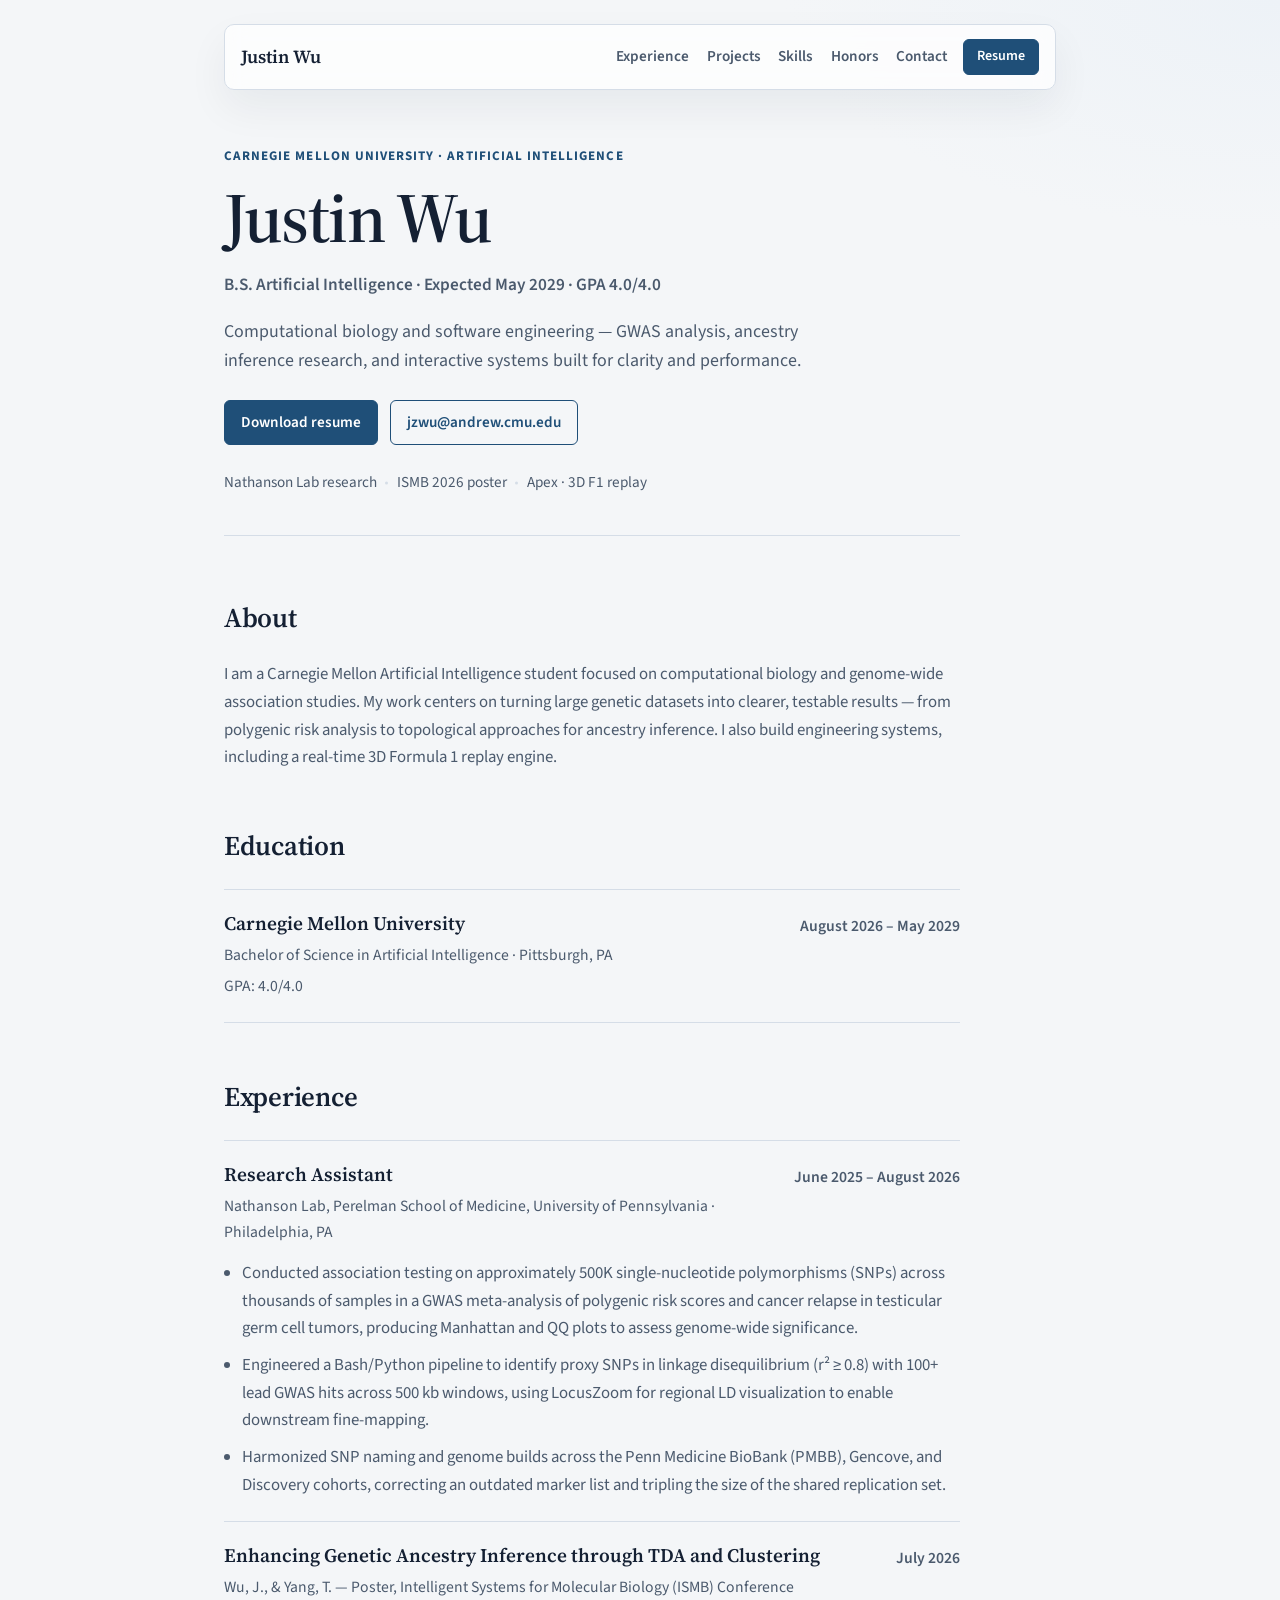
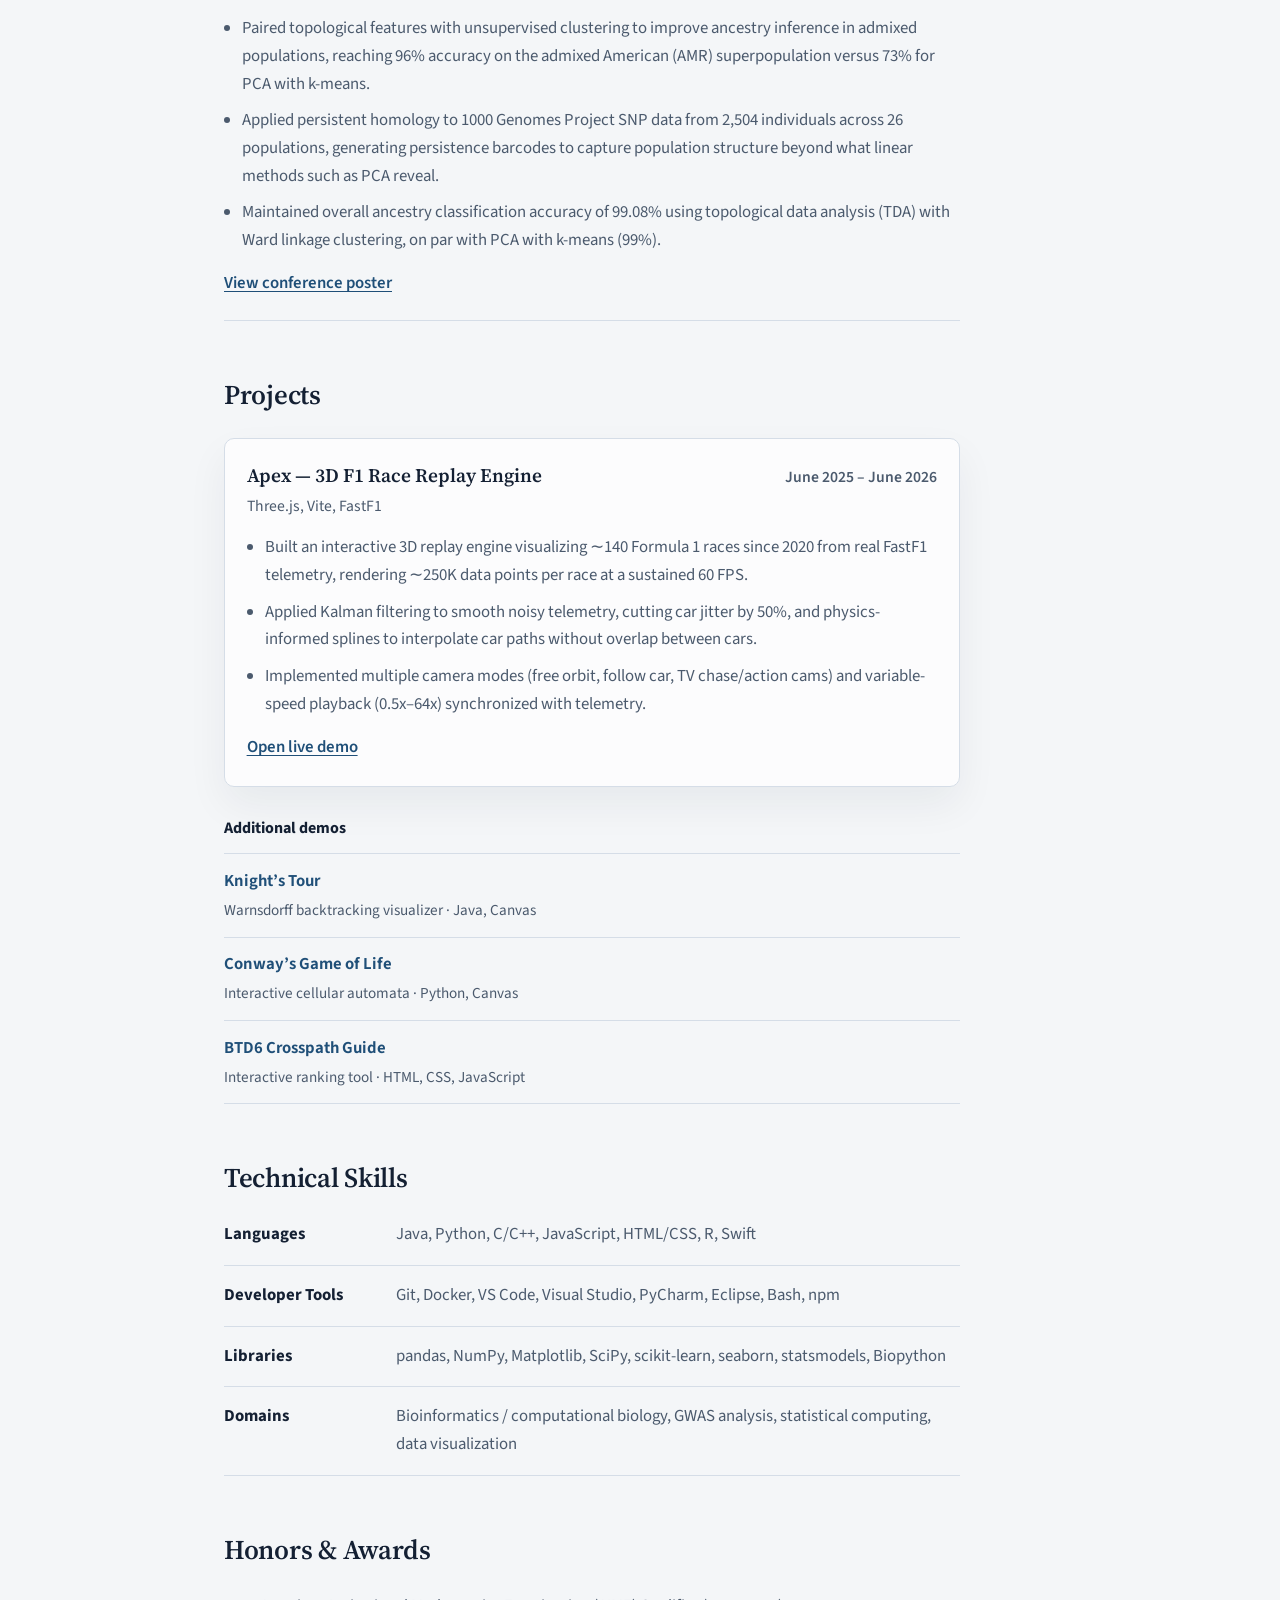
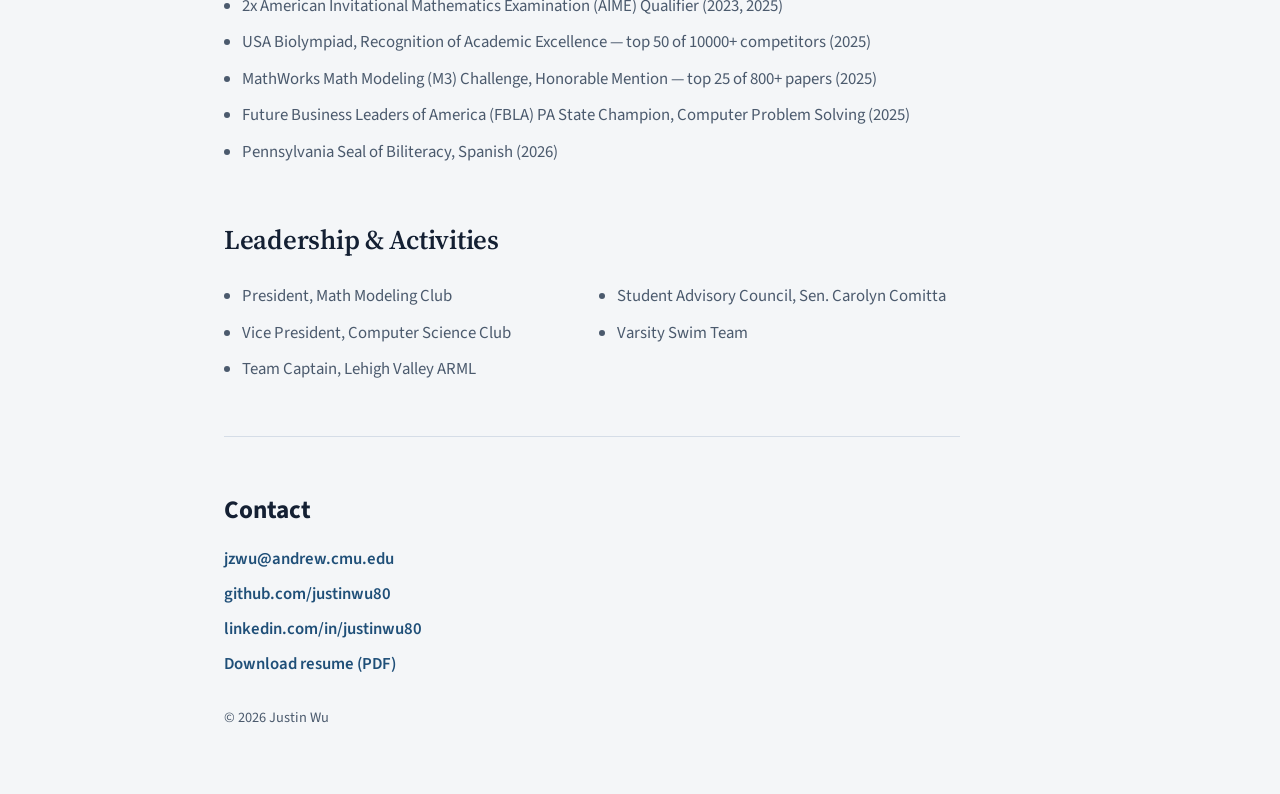
==== commit cfd81ad6: "Update portfolio: fix Penn internship date, update resume, rename /f1 to /apex, add /poster route" ====
--- a/index.html
+++ b/index.html
@@ -28,7 +28,7 @@
                 <a href="#honors">Honors</a>
                 <a href="#contact">Contact</a>
             </nav>
-            <a class="button button-small" href="JustinWuResume.pdf" download>Resume</a>
+            <a class="button button-small" href="JustinWuOnlineResume.pdf" download>Resume</a>
         </header>
 
         <header class="hero">
@@ -40,7 +40,7 @@
                 and interactive systems built for clarity and performance.
             </p>
             <div class="hero-actions">
-                <a class="button" href="JustinWuResume.pdf" download>Download resume</a>
+                <a class="button" href="JustinWuOnlineResume.pdf" download>Download resume</a>
                 <a class="button button-ghost" href="mailto:jzwu@andrew.cmu.edu">jzwu@andrew.cmu.edu</a>
             </div>
             <ul class="hero-meta" aria-label="Highlights">
@@ -84,7 +84,7 @@
                             <h3>Research Assistant</h3>
                             <p class="entry-sub">Nathanson Lab, Perelman School of Medicine, University of Pennsylvania · Philadelphia, PA</p>
                         </div>
-                        <p class="entry-date">June 2024 – August 2026</p>
+                        <p class="entry-date">June 2025 – August 2026</p>
                     </div>
                     <ul>
                         <li>Conducted association testing on approximately 500K single-nucleotide polymorphisms (SNPs)
@@ -103,7 +103,7 @@
                 <article class="entry">
                     <div class="entry-head">
                         <div>
-                            <h3>Enhancing Genetic Ancestry Inference through TDA and Clustering</h3>
+                            <h3><a href="poster/">Enhancing Genetic Ancestry Inference through TDA and Clustering</a></h3>
                             <p class="entry-sub">Wu, J., &amp; Yang, T. — Poster, Intelligent Systems for Molecular Biology (ISMB) Conference</p>
                         </div>
                         <p class="entry-date">July 2026</p>
@@ -118,6 +118,7 @@
                         <li>Maintained overall ancestry classification accuracy of 99.08% using topological data
                             analysis (TDA) with Ward linkage clustering, on par with PCA with k-means (99%).</li>
                     </ul>
+                    <p class="entry-link"><a href="poster/">View conference poster</a></p>
                 </article>
             </section>
 
@@ -127,7 +128,7 @@
                 <article class="entry featured">
                     <div class="entry-head">
                         <div>
-                            <h3><a href="f1/">Apex — 3D F1 Race Replay Engine</a></h3>
+                            <h3><a href="apex/">Apex — 3D F1 Race Replay Engine</a></h3>
                             <p class="entry-sub">Three.js, Vite, FastF1</p>
                         </div>
                         <p class="entry-date">June 2025 – June 2026</p>
@@ -140,7 +141,7 @@
                         <li>Implemented multiple camera modes (free orbit, follow car, TV chase/action cams) and
                             variable-speed playback (0.5x–64x) synchronized with telemetry.</li>
                     </ul>
-                    <p class="entry-link"><a href="f1/">Open live demo</a></p>
+                    <p class="entry-link"><a href="apex/">Open live demo</a></p>
                 </article>
 
                 <div class="secondary-projects">
@@ -213,7 +214,7 @@
                 <li><a href="mailto:jzwu@andrew.cmu.edu">jzwu@andrew.cmu.edu</a></li>
                 <li><a href="https://github.com/justinwu80" target="_blank" rel="noopener noreferrer">github.com/justinwu80</a></li>
                 <li><a href="https://www.linkedin.com/in/justinwu80/" target="_blank" rel="noopener noreferrer">linkedin.com/in/justinwu80</a></li>
-                <li><a href="JustinWuResume.pdf" download>Download resume (PDF)</a></li>
+                <li><a href="JustinWuOnlineResume.pdf" download>Download resume (PDF)</a></li>
             </ul>
             <p class="copyright">&copy; 2026 Justin Wu</p>
         </footer>
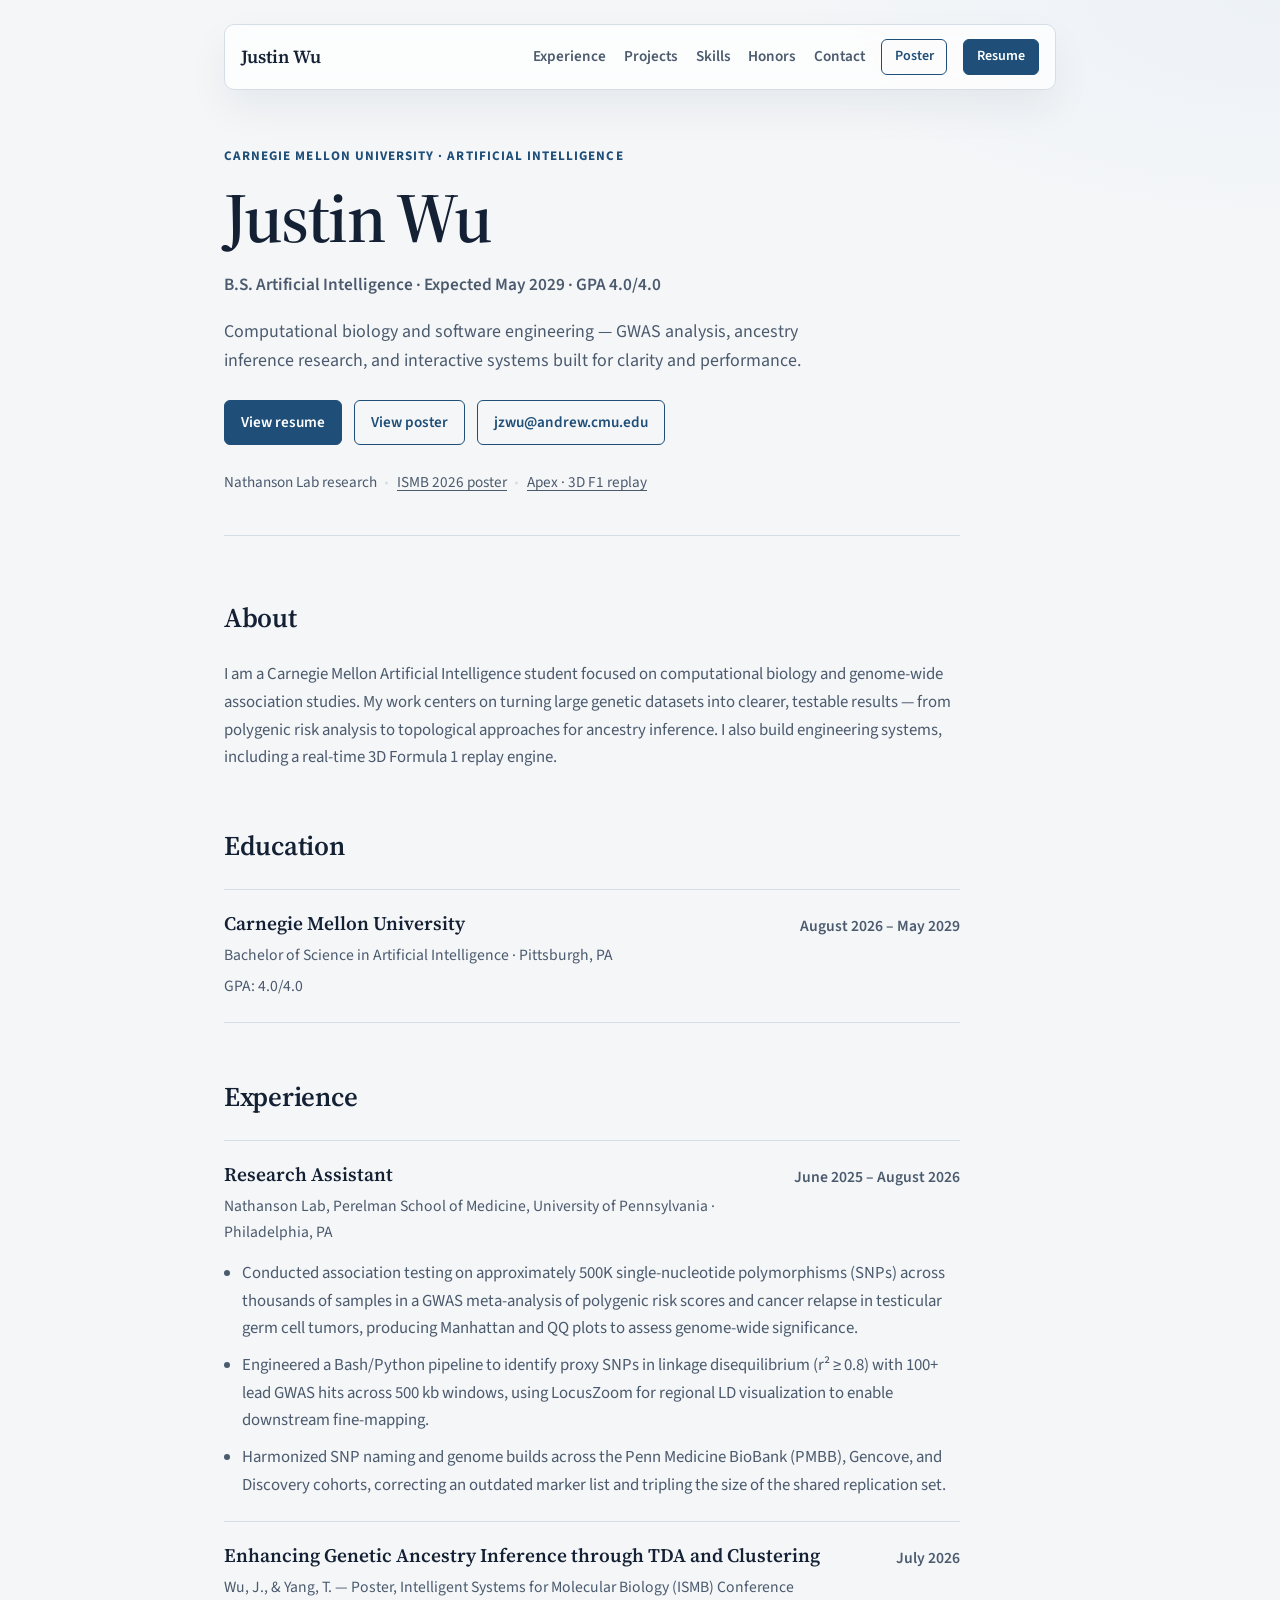
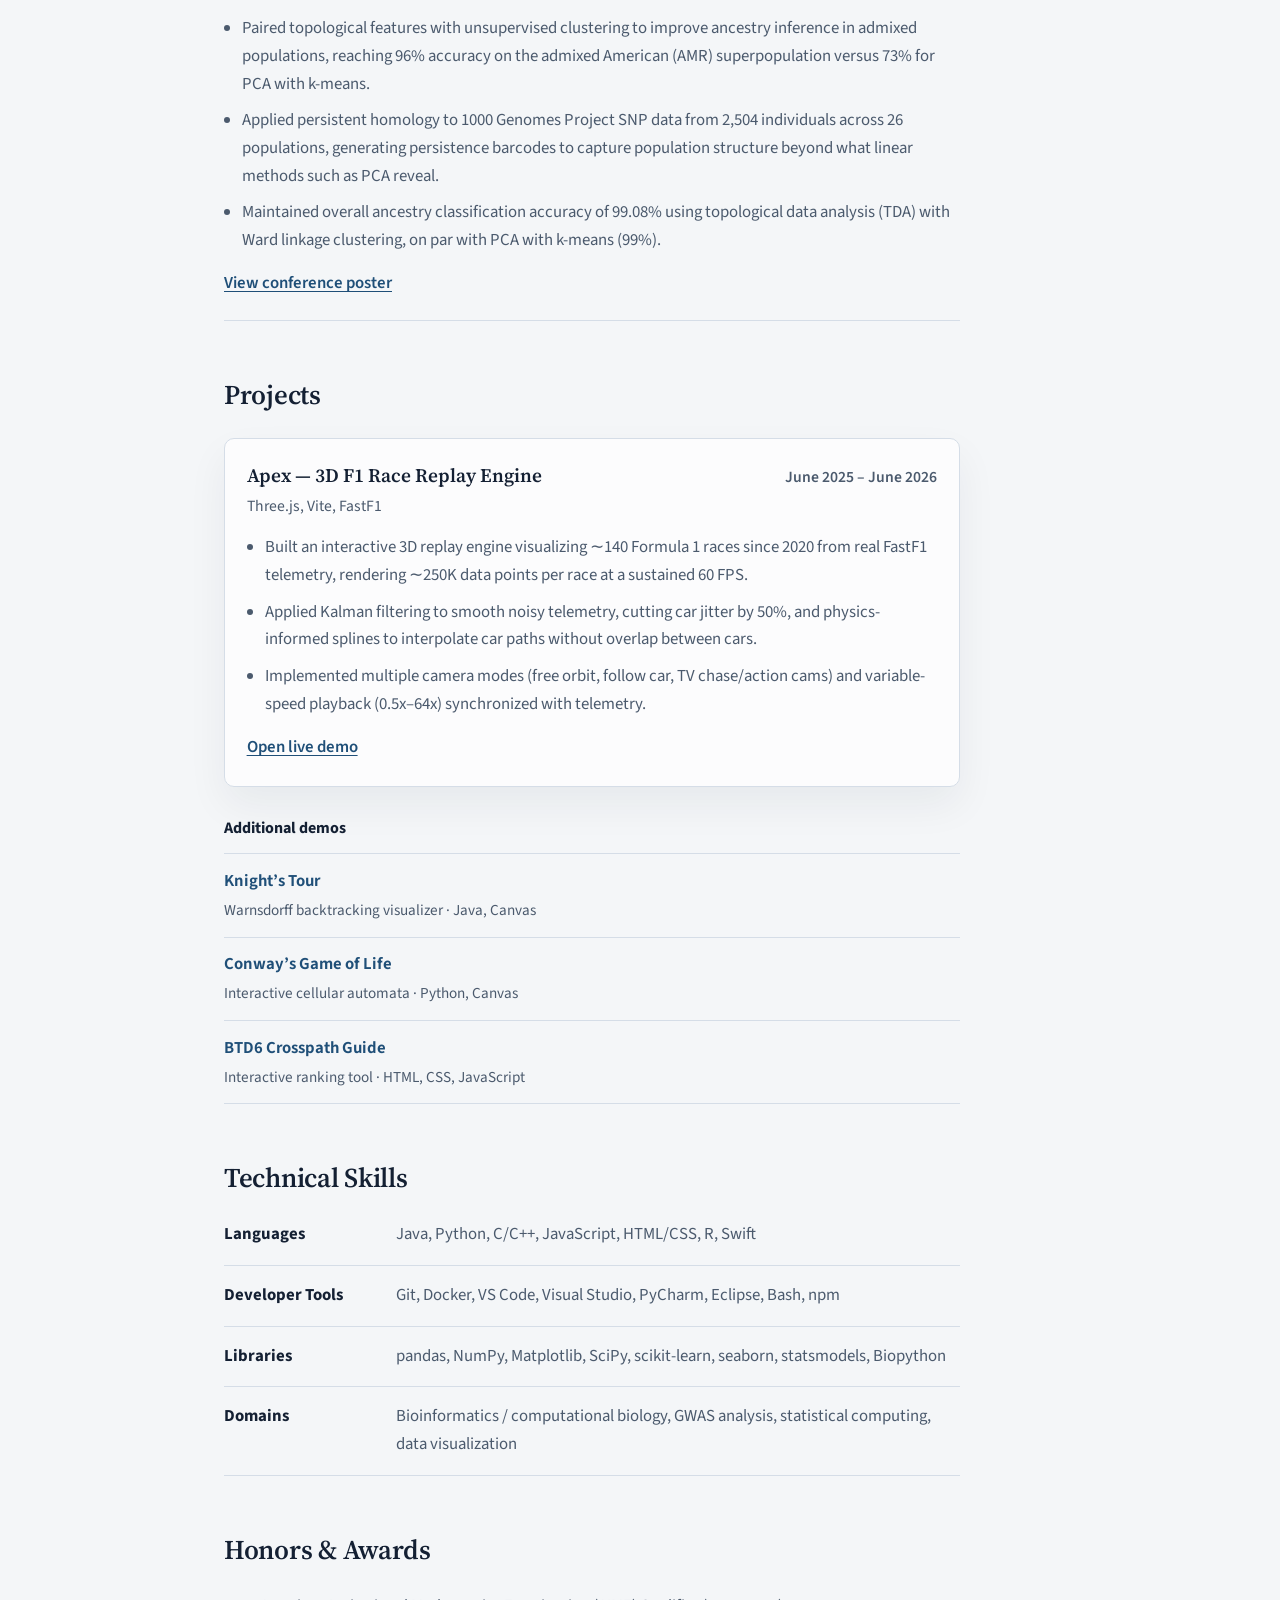
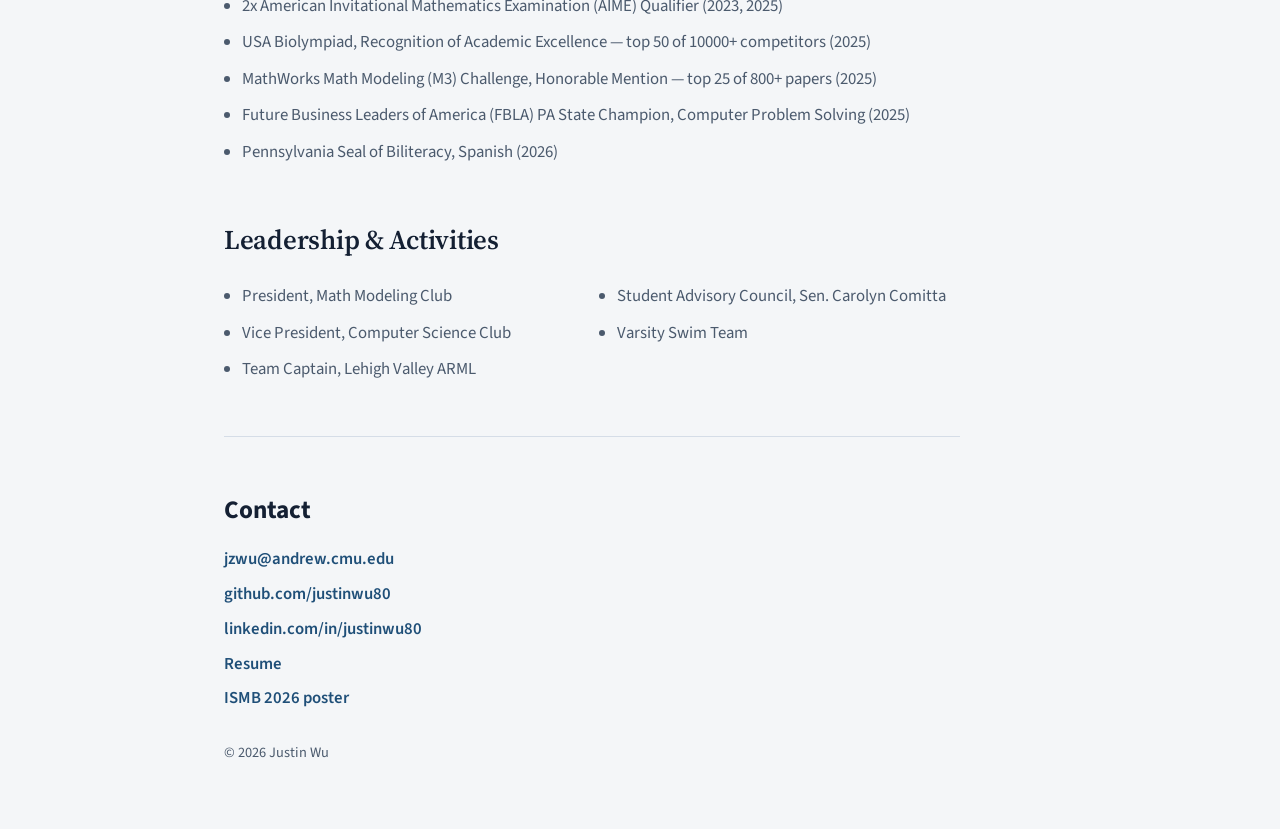
==== commit 45f6f70b: "Add full-height PDF viewer for resume and poster, add clickable links across site" ====
--- a/index.html
+++ b/index.html
@@ -28,7 +28,8 @@
                 <a href="#honors">Honors</a>
                 <a href="#contact">Contact</a>
             </nav>
-            <a class="button button-small" href="JustinWuOnlineResume.pdf" download>Resume</a>
+            <a class="button button-small button-ghost" href="poster/">Poster</a>
+            <a class="button button-small" href="resume/">Resume</a>
         </header>
 
         <header class="hero">
@@ -40,13 +41,14 @@
                 and interactive systems built for clarity and performance.
             </p>
             <div class="hero-actions">
-                <a class="button" href="JustinWuOnlineResume.pdf" download>Download resume</a>
+                <a class="button" href="resume/">View resume</a>
+                <a class="button button-ghost" href="poster/">View poster</a>
                 <a class="button button-ghost" href="mailto:jzwu@andrew.cmu.edu">jzwu@andrew.cmu.edu</a>
             </div>
             <ul class="hero-meta" aria-label="Highlights">
                 <li>Nathanson Lab research</li>
-                <li>ISMB 2026 poster</li>
-                <li>Apex · 3D F1 replay</li>
+                <li><a href="poster/">ISMB 2026 poster</a></li>
+                <li><a href="apex/">Apex · 3D F1 replay</a></li>
             </ul>
         </header>
 
@@ -214,7 +216,8 @@
                 <li><a href="mailto:jzwu@andrew.cmu.edu">jzwu@andrew.cmu.edu</a></li>
                 <li><a href="https://github.com/justinwu80" target="_blank" rel="noopener noreferrer">github.com/justinwu80</a></li>
                 <li><a href="https://www.linkedin.com/in/justinwu80/" target="_blank" rel="noopener noreferrer">linkedin.com/in/justinwu80</a></li>
-                <li><a href="JustinWuOnlineResume.pdf" download>Download resume (PDF)</a></li>
+                <li><a href="resume/">Resume</a></li>
+                <li><a href="poster/">ISMB 2026 poster</a></li>
             </ul>
             <p class="copyright">&copy; 2026 Justin Wu</p>
         </footer>
--- a/styles.css
+++ b/styles.css
@@ -230,6 +230,16 @@
     transform: translateY(-50%);
 }
 
+.hero-meta a {
+    color: inherit;
+    text-decoration: underline;
+    text-underline-offset: 0.18em;
+}
+
+.hero-meta a:hover {
+    color: var(--accent);
+}
+
 section {
     max-width: var(--measure);
     margin-bottom: 3.25rem;
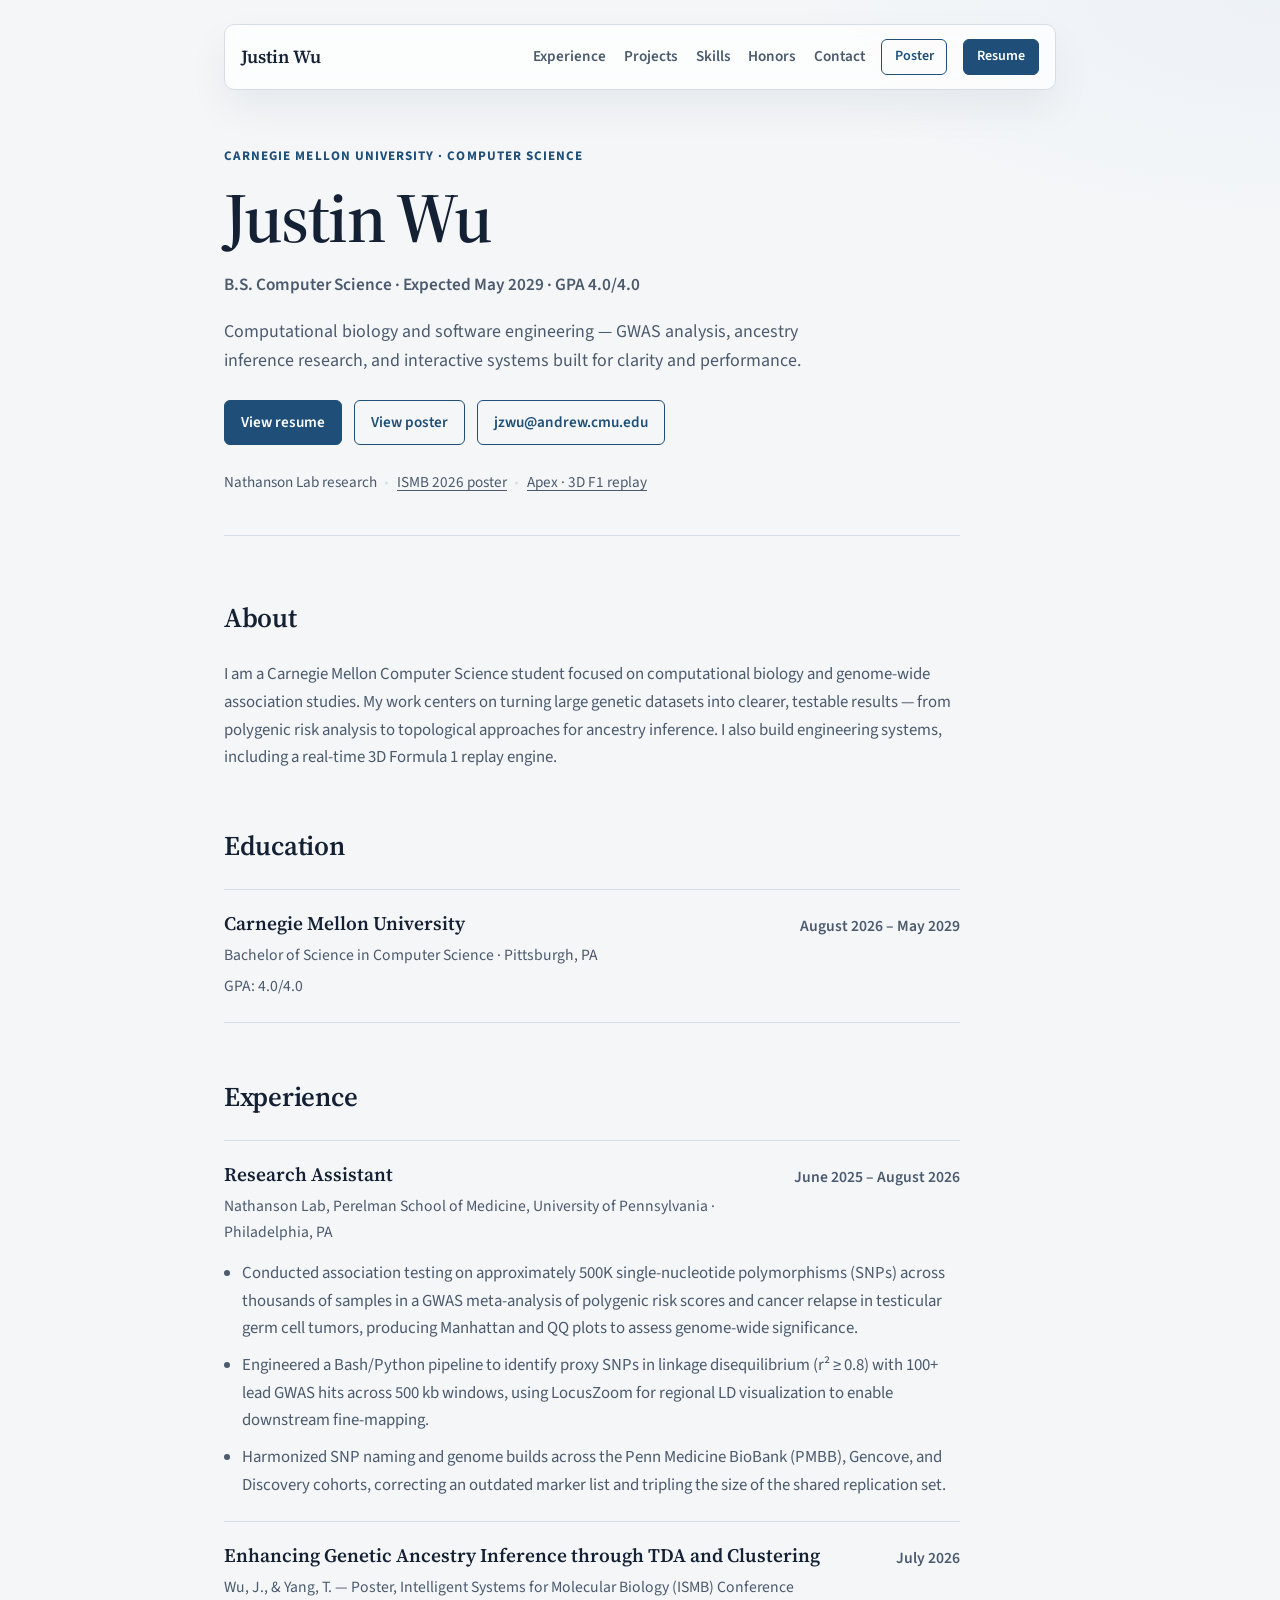
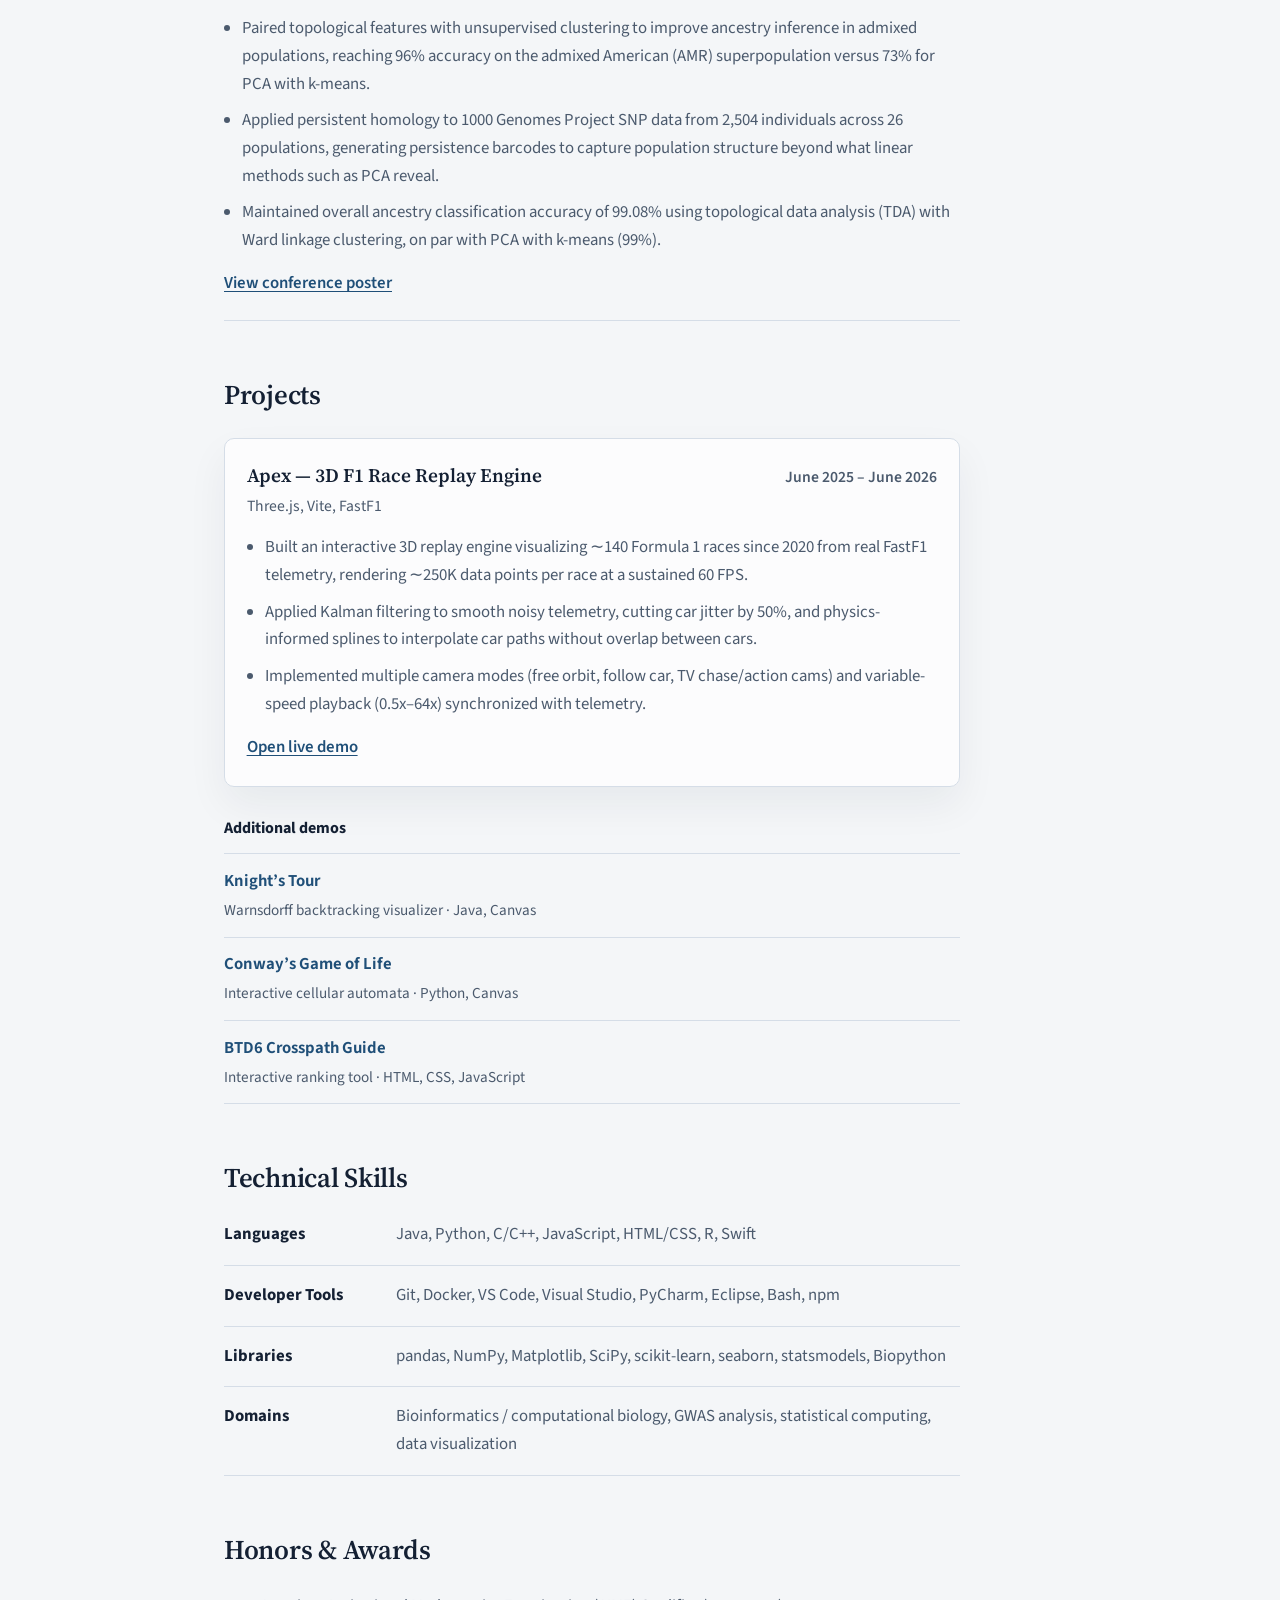
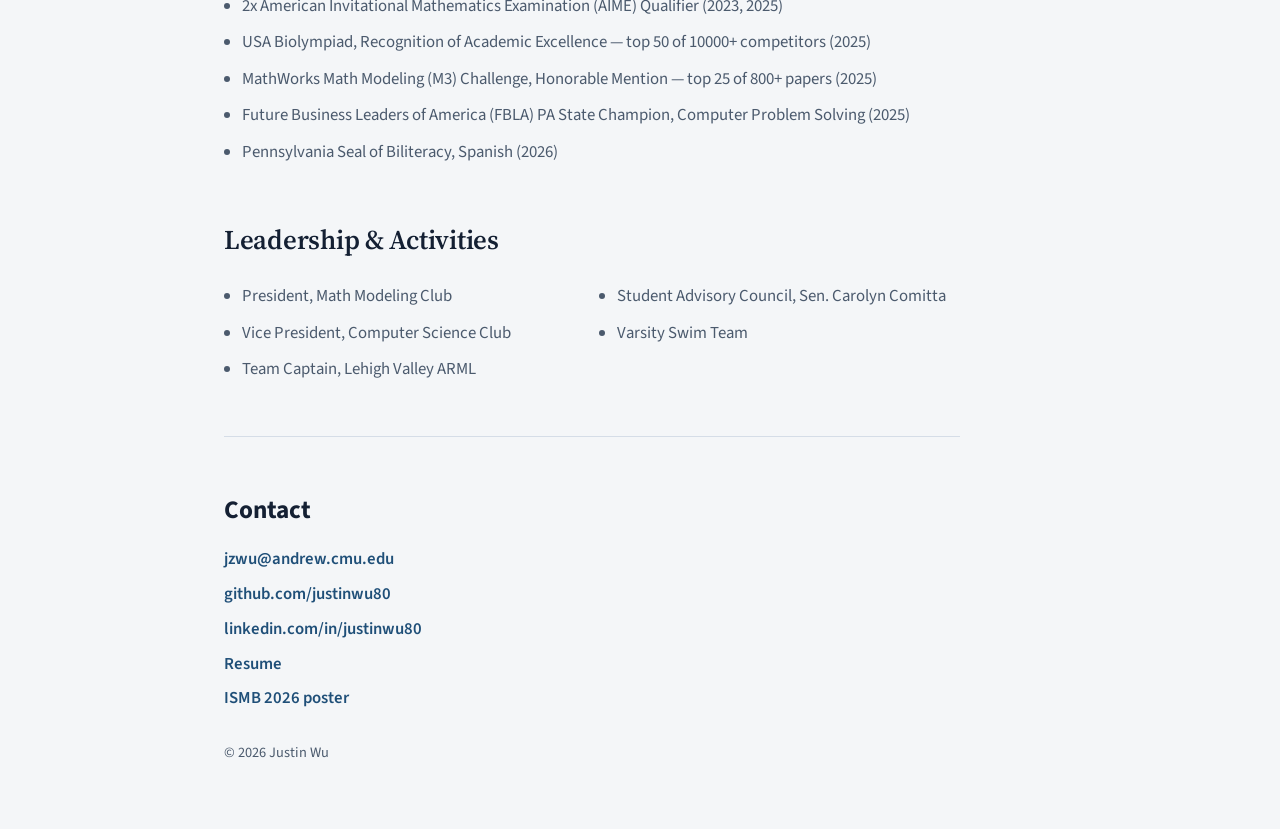
==== commit e1668482: "Update major to Computer Science on website" ====
--- a/index.html
+++ b/index.html
@@ -4,9 +4,9 @@
 <head>
     <meta charset="utf-8">
     <meta name="viewport" content="width=device-width, initial-scale=1.0">
-    <title>Justin Wu | Carnegie Mellon AI</title>
+    <title>Justin Wu | Carnegie Mellon CS</title>
     <meta name="description"
-        content="Justin Wu — Carnegie Mellon Artificial Intelligence student. Computational biology research, GWAS analysis, ISMB 2026 poster, and selected engineering projects.">
+        content="Justin Wu — Carnegie Mellon Computer Science student. Computational biology research, GWAS analysis, ISMB 2026 poster, and selected engineering projects.">
     <meta name="theme-color" content="#f4f6f8">
     <link rel="icon" type="image/jpeg" href="galaxy.jpeg">
     <link rel="preconnect" href="https://fonts.googleapis.com">
@@ -33,9 +33,9 @@
         </header>
 
         <header class="hero">
-            <p class="eyebrow">Carnegie Mellon University · Artificial Intelligence</p>
+            <p class="eyebrow">Carnegie Mellon University · Computer Science</p>
             <h1>Justin Wu</h1>
-            <p class="hero-role">B.S. Artificial Intelligence · Expected May 2029 · GPA 4.0/4.0</p>
+            <p class="hero-role">B.S. Computer Science · Expected May 2029 · GPA 4.0/4.0</p>
             <p class="hero-summary">
                 Computational biology and software engineering — GWAS analysis, ancestry inference research,
                 and interactive systems built for clarity and performance.
@@ -56,7 +56,7 @@
             <section id="about">
                 <h2>About</h2>
                 <p>
-                    I am a Carnegie Mellon Artificial Intelligence student focused on computational biology and
+                    I am a Carnegie Mellon Computer Science student focused on computational biology and
                     genome-wide association studies. My work centers on turning large genetic datasets into clearer,
                     testable results — from polygenic risk analysis to topological approaches for ancestry inference.
                     I also build engineering systems, including a real-time 3D Formula 1 replay engine.
@@ -69,7 +69,7 @@
                     <div class="entry-head">
                         <div>
                             <h3>Carnegie Mellon University</h3>
-                            <p class="entry-sub">Bachelor of Science in Artificial Intelligence · Pittsburgh, PA</p>
+                            <p class="entry-sub">Bachelor of Science in Computer Science · Pittsburgh, PA</p>
                         </div>
                         <p class="entry-date">August 2026 – May 2029</p>
                     </div>
